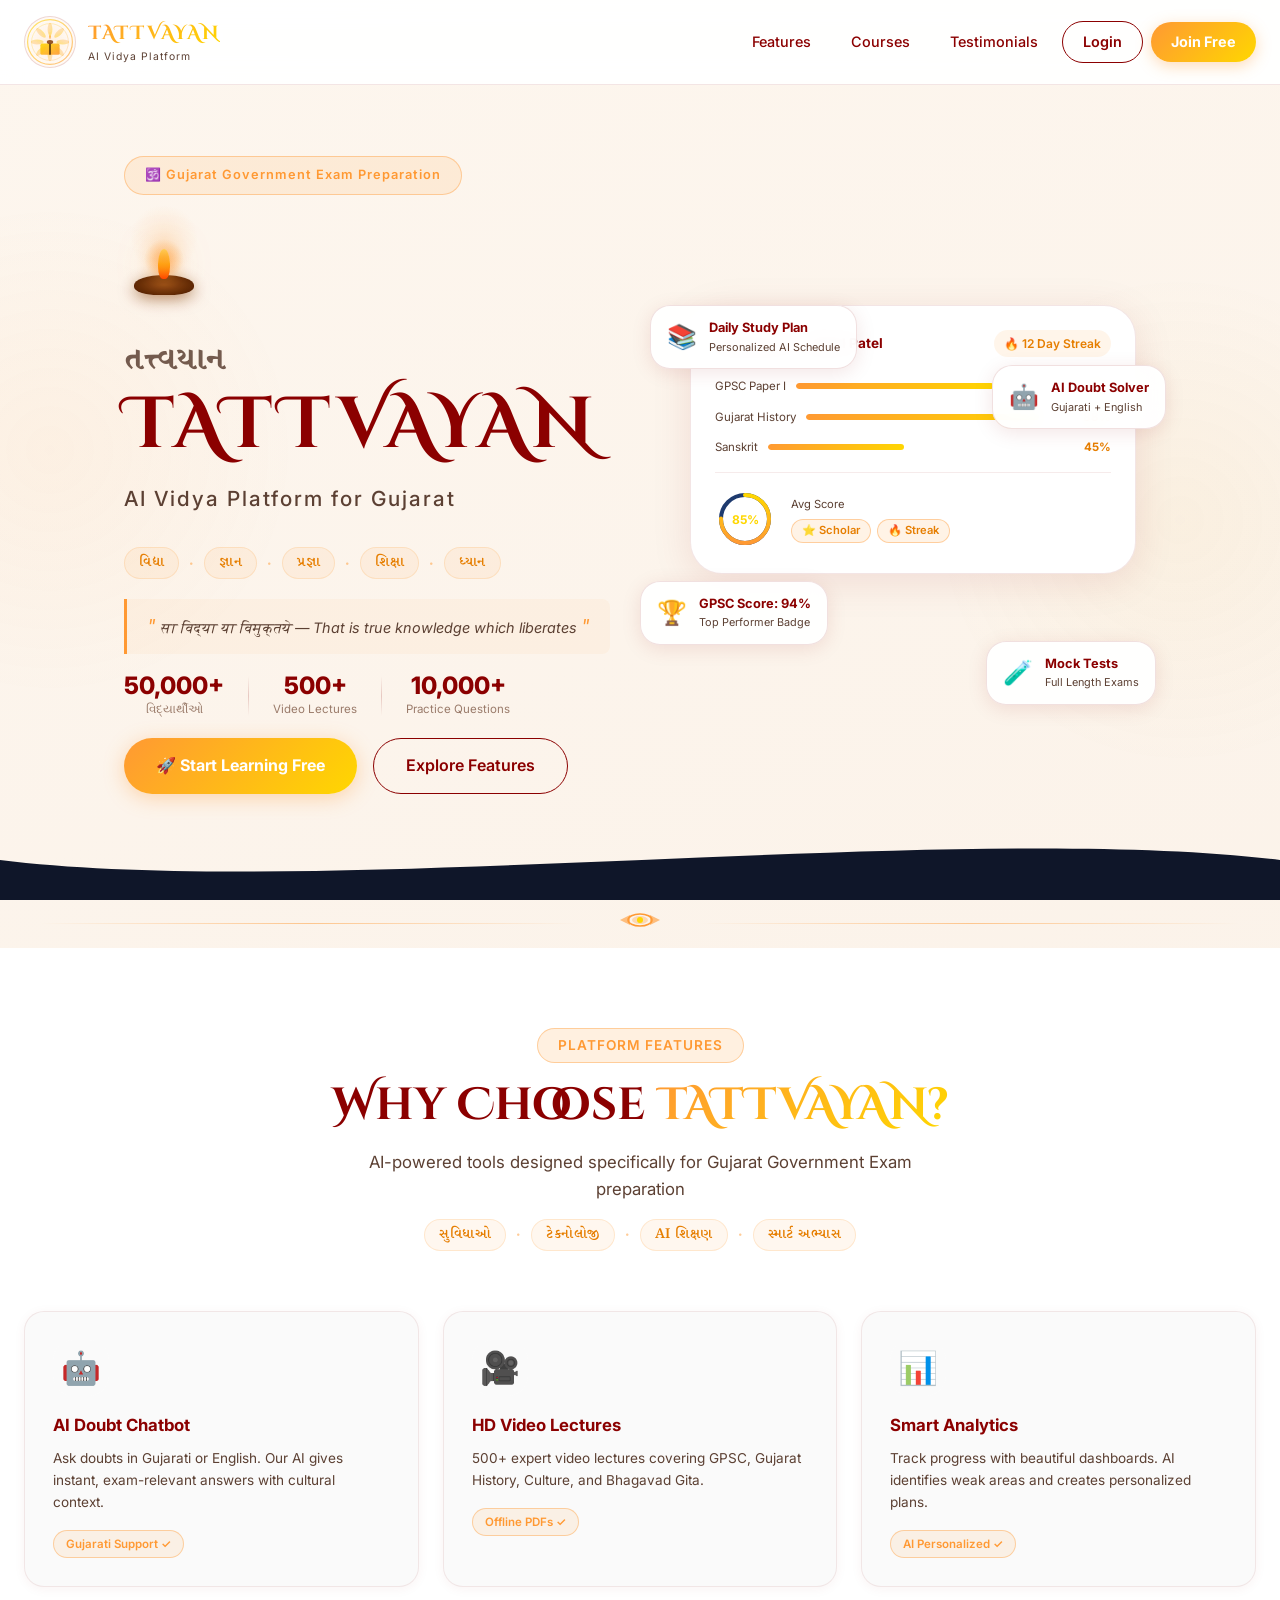
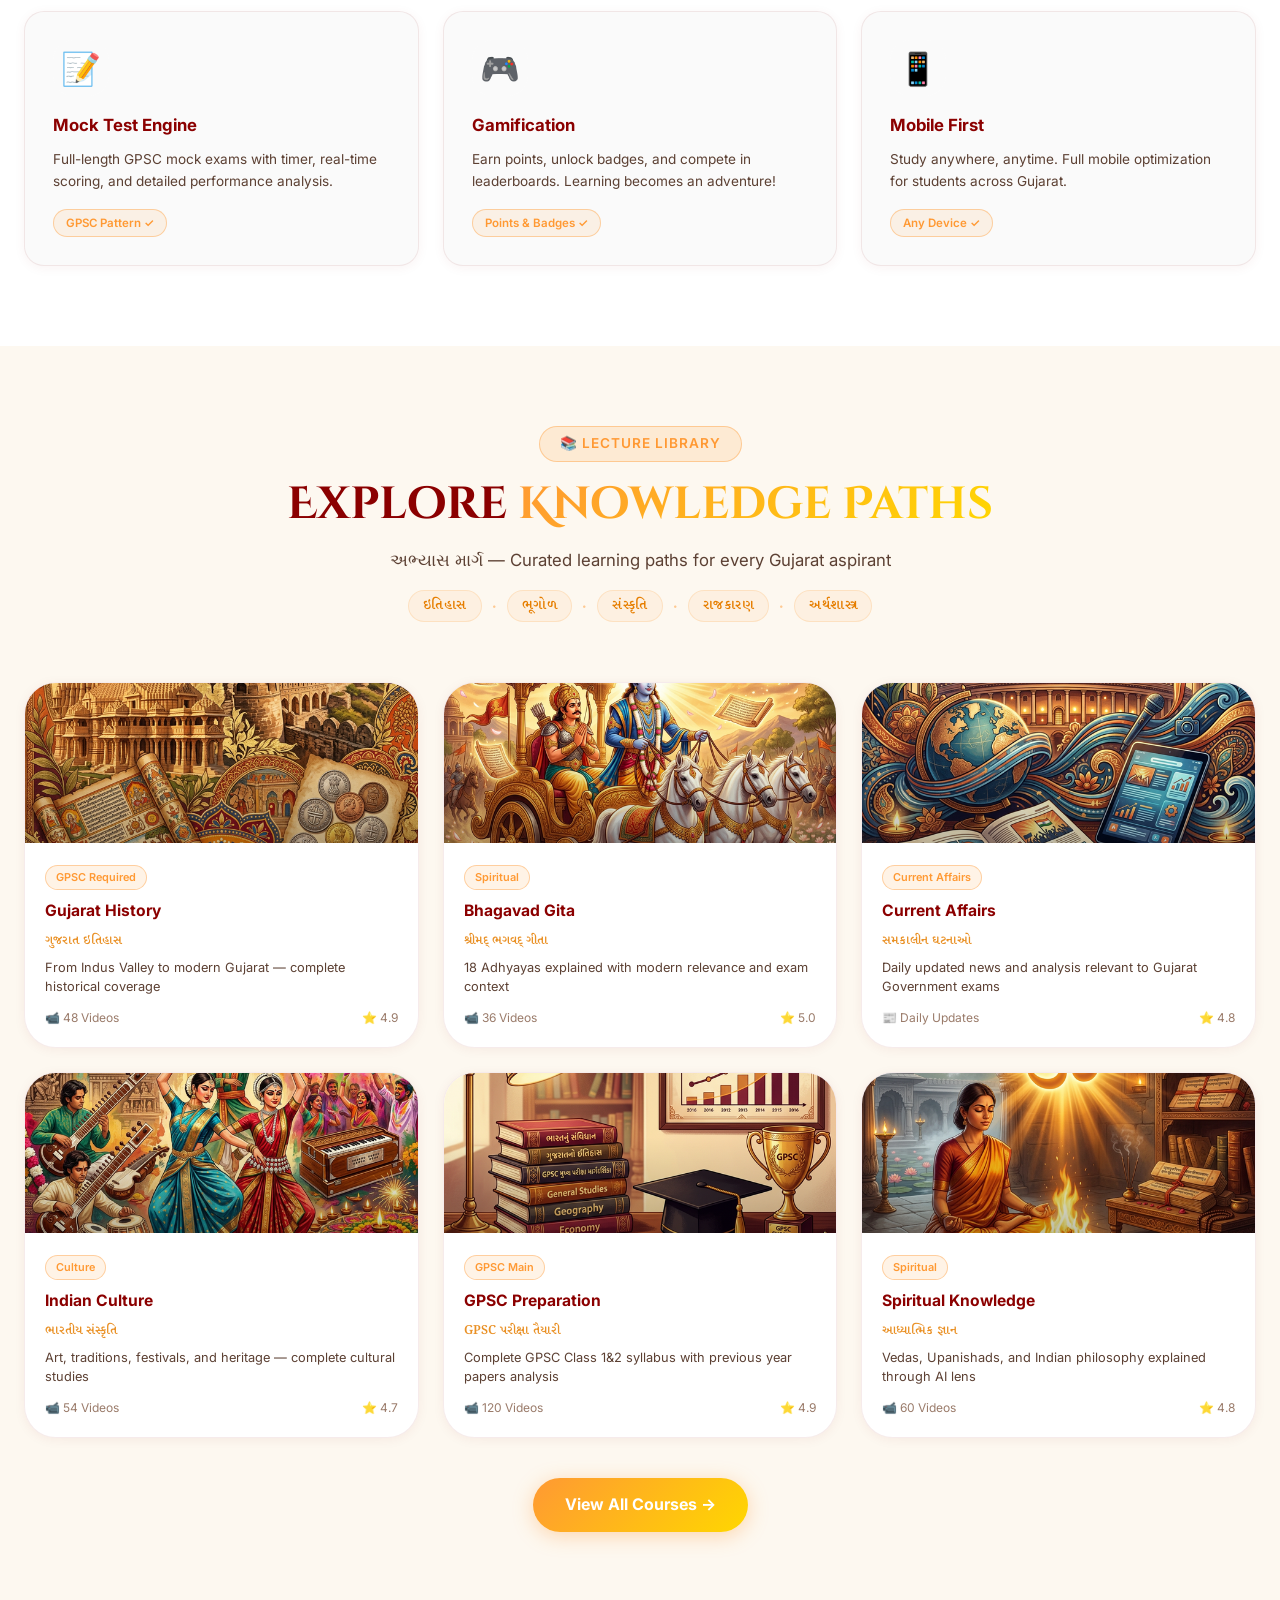
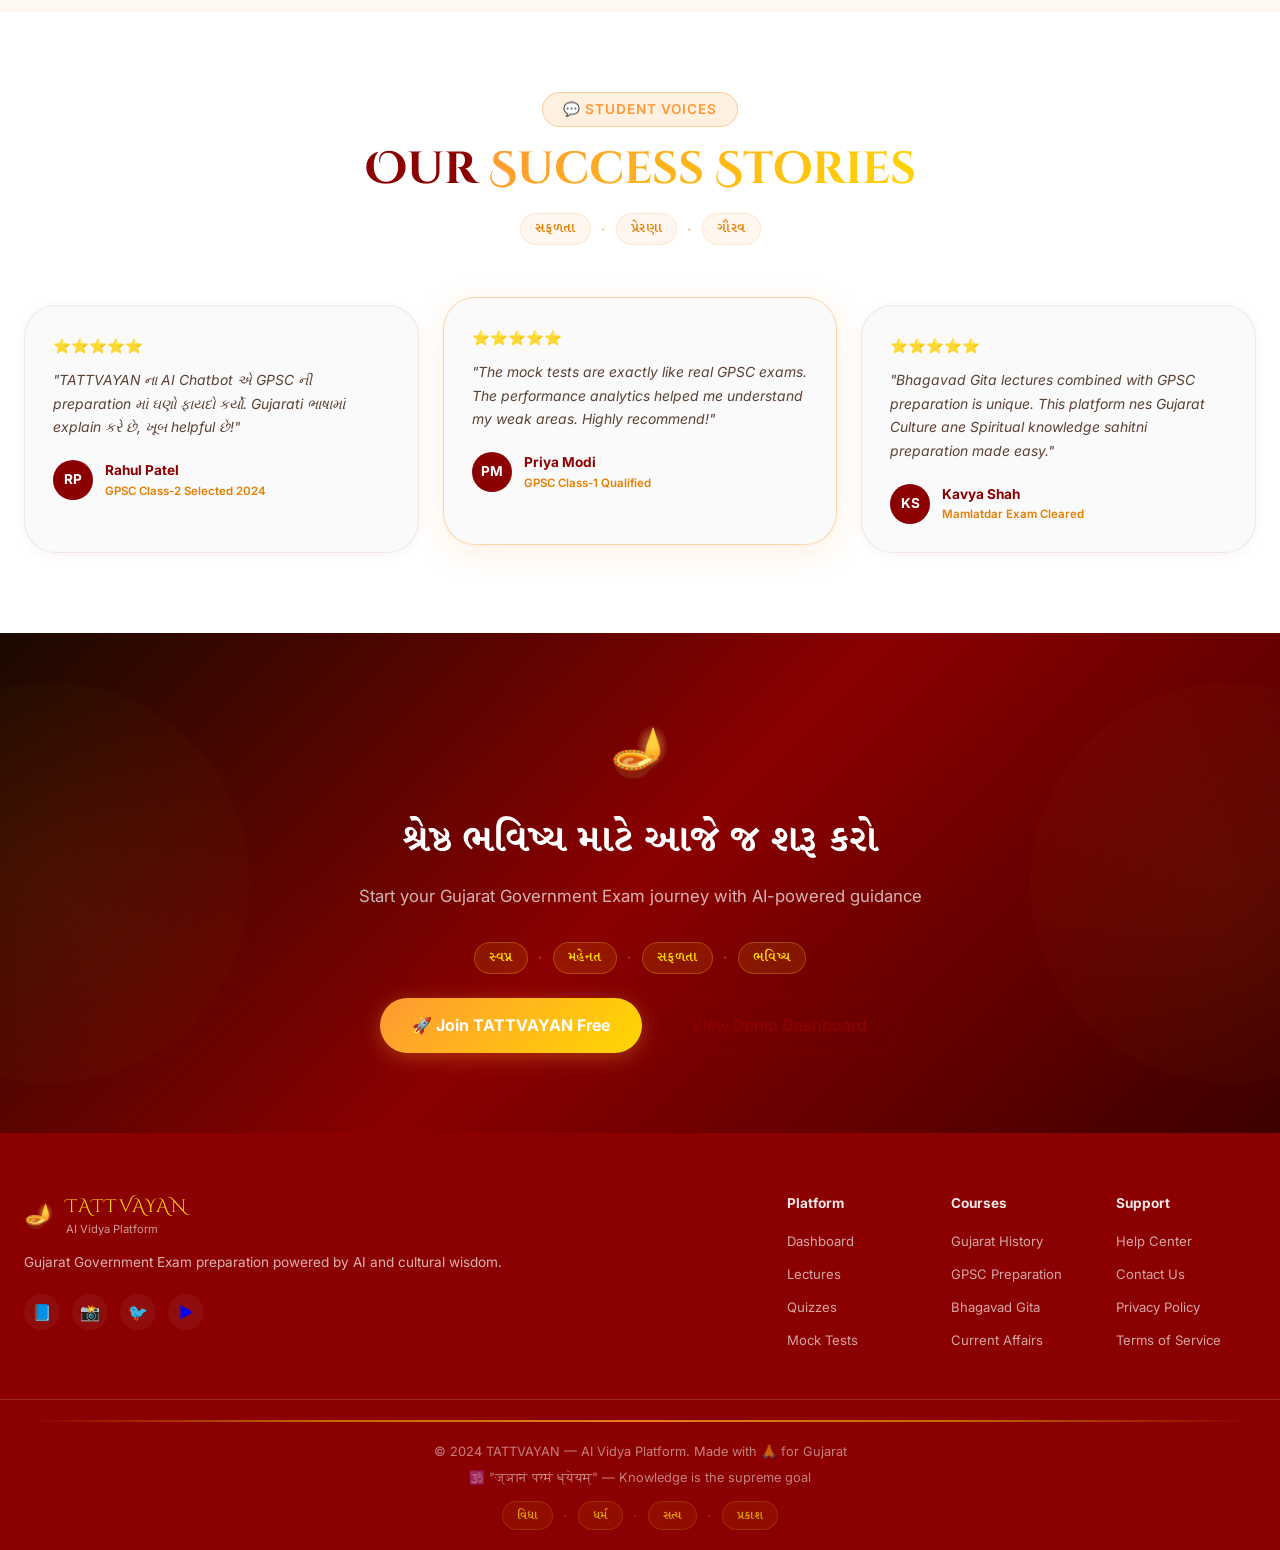
==== index.html @ 4931504a "TATTVAYAN - AI Vidya Platform for Gujarat" ====
<!DOCTYPE html>
<html lang="gu">
<head>
  <meta charset="UTF-8" />
  <meta name="viewport" content="width=device-width, initial-scale=1.0" />
  <meta name="description" content="TATTVAYAN – AI Vidya Platform for Gujarat. Gujarat Government Exam GPSC preparation with AI-powered learning, video lectures, quizzes and more." />
  <title>TATTVAYAN – AI Vidya Platform | ગુજરાત</title>
  <link rel="stylesheet" href="css/style.css" />
  <link rel="stylesheet" href="css/landing.css" />
  <link rel="preconnect" href="https://fonts.googleapis.com" />
  <link href="https://fonts.googleapis.com/css2?family=Cinzel+Decorative:wght@400;700;900&family=Noto+Serif+Gujarati:wght@300;400;600;700&family=Inter:wght@300;400;500;600;700&display=swap" rel="stylesheet" />
</head>
<body class="landing-body">

  <!-- Particles Background -->
  <div id="particles-container"></div>

  <!-- Navigation -->
  <nav class="navbar" id="navbar">
    <div class="nav-container">
      <a href="index.html" class="nav-logo">
        <div class="logo-icon">
          <svg viewBox="0 0 60 60" fill="none" xmlns="http://www.w3.org/2000/svg" class="logo-svg">
            <!-- Mandala outer ring -->
            <circle cx="30" cy="30" r="28" stroke="url(#goldGrad)" stroke-width="1.5" fill="none" opacity="0.6"/>
            <circle cx="30" cy="30" r="23" stroke="url(#goldGrad)" stroke-width="0.8" fill="none" opacity="0.4"/>
            <!-- Lotus petals -->
            <ellipse cx="30" cy="14" rx="3" ry="8" fill="url(#saffronGrad)" opacity="0.8" transform="rotate(0 30 30)"/>
            <ellipse cx="30" cy="14" rx="3" ry="8" fill="url(#saffronGrad)" opacity="0.8" transform="rotate(45 30 30)"/>
            <ellipse cx="30" cy="14" rx="3" ry="8" fill="url(#saffronGrad)" opacity="0.8" transform="rotate(90 30 30)"/>
            <ellipse cx="30" cy="14" rx="3" ry="8" fill="url(#saffronGrad)" opacity="0.8" transform="rotate(135 30 30)"/>
            <ellipse cx="30" cy="14" rx="3" ry="8" fill="url(#saffronGrad)" opacity="0.8" transform="rotate(180 30 30)"/>
            <ellipse cx="30" cy="14" rx="3" ry="8" fill="url(#saffronGrad)" opacity="0.8" transform="rotate(225 30 30)"/>
            <ellipse cx="30" cy="14" rx="3" ry="8" fill="url(#saffronGrad)" opacity="0.8" transform="rotate(270 30 30)"/>
            <ellipse cx="30" cy="14" rx="3" ry="8" fill="url(#saffronGrad)" opacity="0.8" transform="rotate(315 30 30)"/>
            <!-- Book base -->
            <rect x="18" y="32" width="24" height="14" rx="2" fill="url(#goldGrad)" opacity="0.9"/>
            <line x1="30" y1="32" x2="30" y2="46" stroke="#1a0a00" stroke-width="1.5"/>
            <!-- Diya flame -->
            <ellipse cx="30" cy="30" rx="4" ry="2.5" fill="#8B4513" opacity="0.9"/>
            <path d="M30 27 Q32 22 30 17 Q28 22 30 27" fill="url(#flameGrad)"/>
            <path d="M30 25 Q31.5 21 30 18 Q28.5 21 30 25" fill="#FFF9C4" opacity="0.9"/>
            <defs>
              <linearGradient id="goldGrad" x1="0%" y1="0%" x2="100%" y2="100%">
                <stop offset="0%" stop-color="#FFD700"/>
                <stop offset="100%" stop-color="#FF9933"/>
              </linearGradient>
              <linearGradient id="saffronGrad" x1="0%" y1="0%" x2="100%" y2="100%">
                <stop offset="0%" stop-color="#FF9933" stop-opacity="0.3"/>
                <stop offset="100%" stop-color="#FFD700" stop-opacity="0.6"/>
              </linearGradient>
              <linearGradient id="flameGrad" x1="0%" y1="100%" x2="0%" y2="0%">
                <stop offset="0%" stop-color="#FF6600"/>
                <stop offset="50%" stop-color="#FFA500"/>
                <stop offset="100%" stop-color="#FFE566"/>
              </linearGradient>
            </defs>
          </svg>
        </div>
        <div class="logo-text">
          <span class="logo-main">TATTVAYAN</span>
          <span class="logo-sub">AI Vidya Platform</span>
        </div>
      </a>
      <div class="nav-links" id="navLinks">
        <a href="#features" class="nav-link">Features</a>
        <a href="#courses" class="nav-link">Courses</a>
        <a href="#testimonials" class="nav-link">Testimonials</a>
        <a href="pages/login.html" class="nav-btn nav-btn-outline">Login</a>
        <a href="pages/signup.html" class="nav-btn nav-btn-primary">Join Free</a>
      </div>
      <button class="nav-hamburger" id="navHamburger" aria-label="Menu">
        <span></span><span></span><span></span>
      </button>
    </div>
  </nav>

  <!-- Hero Section -->
  <section class="hero" id="hero">
    <div class="hero-mandala hero-mandala-left"></div>
    <div class="hero-mandala hero-mandala-right"></div>
    <div class="hero-container">
      <div class="hero-content">
        <div class="hero-badge">🕉️ Gujarat Government Exam Preparation</div>
        <div class="hero-logo-display">
          <div class="diya-animation">
            <div class="diya-base"></div>
            <div class="diya-flame">
              <div class="flame-inner"></div>
              <div class="flame-glow"></div>
            </div>
            <div class="diya-light-rays"></div>
          </div>
        </div>
        <h1 class="hero-title">
          <span class="hero-title-guj">તત્ત્વયાન</span>
          <span class="hero-title-en">TATTVAYAN</span>
        </h1>
        <p class="hero-tagline">AI Vidya Platform for Gujarat</p>
        <div class="gujarati-word-cluster hero-cluster">
          <span class="guj-word">વિદ્યા</span>
          <span class="guj-dot">•</span>
          <span class="guj-word">જ્ઞાન</span>
          <span class="guj-dot">•</span>
          <span class="guj-word">પ્રજ્ઞા</span>
          <span class="guj-dot">•</span>
          <span class="guj-word">શિક્ષા</span>
          <span class="guj-dot">•</span>
          <span class="guj-word">ધ્યાન</span>
        </div>
        <p class="hero-quote">
          <span class="quote-mark">"</span>
          सा विद्या या विमुक्तये — That is true knowledge which liberates
          <span class="quote-mark">"</span>
        </p>
        <div class="hero-stats">
          <div class="stat-item">
            <span class="stat-num">50,000+</span>
            <span class="stat-label">વિદ્યાર્થીઓ</span>
          </div>
          <div class="stat-divider"></div>
          <div class="stat-item">
            <span class="stat-num">500+</span>
            <span class="stat-label">Video Lectures</span>
          </div>
          <div class="stat-divider"></div>
          <div class="stat-item">
            <span class="stat-num">10,000+</span>
            <span class="stat-label">Practice Questions</span>
          </div>
        </div>
        <div class="hero-cta">
          <a href="pages/signup.html" class="btn-primary-hero">
            <span>🚀 Start Learning Free</span>
          </a>
          <a href="#features" class="btn-secondary-hero">
            <span>Explore Features</span>
          </a>
        </div>
      </div>
      <div class="hero-visual">
        <div class="hero-card-float">
          <div class="floating-card card-1">
            <span class="card-icon">📚</span>
            <div>
              <div class="card-title">Daily Study Plan</div>
              <div class="card-sub">Personalized AI Schedule</div>
            </div>
          </div>
          <div class="floating-card card-2">
            <span class="card-icon">🤖</span>
            <div>
              <div class="card-title">AI Doubt Solver</div>
              <div class="card-sub">Gujarati + English</div>
            </div>
          </div>
          <div class="floating-card card-3">
            <span class="card-icon">🏆</span>
            <div>
              <div class="card-title">GPSC Score: 94%</div>
              <div class="card-sub">Top Performer Badge</div>
            </div>
          </div>
          <div class="floating-card card-4">
            <span class="card-icon">🧪</span>
            <div>
              <div class="card-title">Mock Tests</div>
              <div class="card-sub">Full Length Exams</div>
            </div>
          </div>
          <div class="dashboard-preview">
            <div class="dash-header">
              <div class="dash-title">Dashboard — Rahul Patel</div>
              <div class="dash-streak">🔥 12 Day Streak</div>
            </div>
            <div class="dash-progress">
              <div class="progress-item">
                <span>GPSC Paper I</span>
                <div class="progress-bar"><div class="progress-fill" style="width:72%"></div></div>
                <span>72%</span>
              </div>
              <div class="progress-item">
                <span>Gujarat History</span>
                <div class="progress-bar"><div class="progress-fill" style="width:88%"></div></div>
                <span>88%</span>
              </div>
              <div class="progress-item">
                <span>Sanskrit</span>
                <div class="progress-bar"><div class="progress-fill" style="width:45%"></div></div>
                <span>45%</span>
              </div>
            </div>
            <div class="dash-score">
              <div class="score-ring">
                <svg viewBox="0 0 60 60">
                  <circle cx="30" cy="30" r="24" fill="none" stroke="#1e3a6e" stroke-width="4"/>
                  <circle cx="30" cy="30" r="24" fill="none" stroke="url(#scoreGrad)" stroke-width="4" stroke-dasharray="113 38" stroke-linecap="round" transform="rotate(-90 30 30)"/>
                  <text x="30" y="35" text-anchor="middle" fill="#FFD700" font-size="12" font-weight="bold">85%</text>
                  <defs>
                    <linearGradient id="scoreGrad" x1="0%" y1="0%" x2="100%" y2="0%">
                      <stop offset="0%" stop-color="#FF9933"/>
                      <stop offset="100%" stop-color="#FFD700"/>
                    </linearGradient>
                  </defs>
                </svg>
              </div>
              <div class="score-info">
                <div class="score-label">Avg Score</div>
                <div class="score-badges">
                  <span class="badge">⭐ Scholar</span>
                  <span class="badge">🔥 Streak</span>
                </div>
              </div>
            </div>
          </div>
        </div>
      </div>
    </div>
    <div class="hero-wave">
      <svg viewBox="0 0 1440 80" preserveAspectRatio="none">
        <path d="M0,40 C360,80 1080,0 1440,40 L1440,80 L0,80 Z" fill="#0f1629"/>
      </svg>
    </div>
  </section>

  <!-- Rangoli Divider -->
  <div class="rangoli-divider">
    <div class="rangoli-line"></div>
    <div class="rangoli-center">
      <svg viewBox="0 0 80 40" width="80" height="40">
        <ellipse cx="40" cy="20" rx="12" ry="6" fill="none" stroke="#FF9933" stroke-width="1.5"/>
        <ellipse cx="40" cy="20" rx="8" ry="4" fill="#FF9933" opacity="0.3"/>
        <circle cx="40" cy="20" r="3" fill="#FFD700"/>
        <path d="M20,20 L30,15 L30,25 Z" fill="#FF9933" opacity="0.6"/>
        <path d="M60,20 L50,15 L50,25 Z" fill="#FF9933" opacity="0.6"/>
      </svg>
    </div>
    <div class="rangoli-line"></div>
  </div>

  <!-- Features Section -->
  <section class="features" id="features">
    <div class="section-container">
      <div class="section-header">
        <div class="section-badge">Platform Features</div>
        <h2 class="section-title">Why Choose <span class="gold-text">TATTVAYAN?</span></h2>
        <p class="section-subtitle">AI-powered tools designed specifically for Gujarat Government Exam preparation</p>
        <div class="gujarati-word-cluster section-cluster">
          <span class="guj-word">સુવિધાઓ</span>
          <span class="guj-dot">•</span>
          <span class="guj-word">ટેકનોલોજી</span>
          <span class="guj-dot">•</span>
          <span class="guj-word">AI શિક્ષણ</span>
          <span class="guj-dot">•</span>
          <span class="guj-word">સ્માર્ટ અભ્યાસ</span>
        </div>
      </div>
      <div class="features-grid">
        <div class="feature-card" data-delay="0">
          <div class="feature-icon-wrap" style="--icon-color: #FF9933;">
            <span class="feature-icon">🤖</span>
          </div>
          <h3>AI Doubt Chatbot</h3>
          <p>Ask doubts in Gujarati or English. Our AI gives instant, exam-relevant answers with cultural context.</p>
          <div class="feature-tag">Gujarati Support ✓</div>
        </div>
        <div class="feature-card" data-delay="100">
          <div class="feature-icon-wrap" style="--icon-color: #8B0000;">
            <span class="feature-icon">🎥</span>
          </div>
          <h3>HD Video Lectures</h3>
          <p>500+ expert video lectures covering GPSC, Gujarat History, Culture, and Bhagavad Gita.</p>
          <div class="feature-tag">Offline PDFs ✓</div>
        </div>
        <div class="feature-card" data-delay="200">
          <div class="feature-icon-wrap" style="--icon-color: #DAA520;">
            <span class="feature-icon">📊</span>
          </div>
          <h3>Smart Analytics</h3>
          <p>Track progress with beautiful dashboards. AI identifies weak areas and creates personalized plans.</p>
          <div class="feature-tag">AI Personalized ✓</div>
        </div>
        <div class="feature-card" data-delay="300">
          <div class="feature-icon-wrap" style="--icon-color: #4CAF50;">
            <span class="feature-icon">📝</span>
          </div>
          <h3>Mock Test Engine</h3>
          <p>Full-length GPSC mock exams with timer, real-time scoring, and detailed performance analysis.</p>
          <div class="feature-tag">GPSC Pattern ✓</div>
        </div>
        <div class="feature-card" data-delay="400">
          <div class="feature-icon-wrap" style="--icon-color: #9C27B0;">
            <span class="feature-icon">🎮</span>
          </div>
          <h3>Gamification</h3>
          <p>Earn points, unlock badges, and compete in leaderboards. Learning becomes an adventure!</p>
          <div class="feature-tag">Points & Badges ✓</div>
        </div>
        <div class="feature-card" data-delay="500">
          <div class="feature-icon-wrap" style="--icon-color: #2196F3;">
            <span class="feature-icon">📱</span>
          </div>
          <h3>Mobile First</h3>
          <p>Study anywhere, anytime. Full mobile optimization for students across Gujarat.</p>
          <div class="feature-tag">Any Device ✓</div>
        </div>
      </div>
    </div>
  </section>

  <!-- Courses Section -->
  <section class="courses" id="courses">
    <div class="section-container">
      <div class="section-header">
        <div class="section-badge">📚 Lecture Library</div>
        <h2 class="section-title">Explore <span class="gold-text">Knowledge Paths</span></h2>
        <p class="section-subtitle">અભ્યાસ માર્ગ — Curated learning paths for every Gujarat aspirant</p>
        <div class="gujarati-word-cluster section-cluster">
          <span class="guj-word">ઇતિહાસ</span>
          <span class="guj-dot">•</span>
          <span class="guj-word">ભૂગોળ</span>
          <span class="guj-dot">•</span>
          <span class="guj-word">સંસ્કૃતિ</span>
          <span class="guj-dot">•</span>
          <span class="guj-word">રાજકારણ</span>
          <span class="guj-dot">•</span>
          <span class="guj-word">અર્થશાસ્ત્ર</span>
        </div>
      </div>
      <div class="courses-grid">
        <div class="course-card" onclick="window.location.href='pages/dashboard.html'">
          <div class="course-thumb">
            <img src="images/gujarat_history.png" alt="Gujarat History" class="course-img" />
            <div class="course-thumb-overlay"></div>
          </div>
          <div class="course-body">
            <div class="course-badge">GPSC Required</div>
            <h3>Gujarat History</h3>
            <span class="course-guj-label">ગુજરાત ઇતિહાસ</span>
            <p>From Indus Valley to modern Gujarat — complete historical coverage</p>
            <div class="course-meta">
              <span>📹 48 Videos</span>
              <span>⭐ 4.9</span>
            </div>
          </div>
        </div>
        <div class="course-card" onclick="window.location.href='pages/dashboard.html'">
          <div class="course-thumb">
            <img src="images/bhagavad_gita.png" alt="Bhagavad Gita" class="course-img" />
            <div class="course-thumb-overlay"></div>
          </div>
          <div class="course-body">
            <div class="course-badge">Spiritual</div>
            <h3>Bhagavad Gita</h3>
            <span class="course-guj-label">શ્રીમદ્ ભગવદ્ ગીતા</span>
            <p>18 Adhyayas explained with modern relevance and exam context</p>
            <div class="course-meta">
              <span>📹 36 Videos</span>
              <span>⭐ 5.0</span>
            </div>
          </div>
        </div>
        <div class="course-card" onclick="window.location.href='pages/dashboard.html'">
          <div class="course-thumb">
            <img src="images/current_affairs.png" alt="Current Affairs" class="course-img" />
            <div class="course-thumb-overlay"></div>
          </div>
          <div class="course-body">
            <div class="course-badge">Current Affairs</div>
            <h3>Current Affairs</h3>
            <span class="course-guj-label">સમકાલીન ઘટનાઓ</span>
            <p>Daily updated news and analysis relevant to Gujarat Government exams</p>
            <div class="course-meta">
              <span>📰 Daily Updates</span>
              <span>⭐ 4.8</span>
            </div>
          </div>
        </div>
        <div class="course-card" onclick="window.location.href='pages/dashboard.html'">
          <div class="course-thumb">
            <img src="images/indian_culture.png" alt="Indian Culture" class="course-img" />
            <div class="course-thumb-overlay"></div>
          </div>
          <div class="course-body">
            <div class="course-badge">Culture</div>
            <h3>Indian Culture</h3>
            <span class="course-guj-label">ભારતીય સંસ્કૃતિ</span>
            <p>Art, traditions, festivals, and heritage — complete cultural studies</p>
            <div class="course-meta">
              <span>📹 54 Videos</span>
              <span>⭐ 4.7</span>
            </div>
          </div>
        </div>
        <div class="course-card" onclick="window.location.href='pages/dashboard.html'">
          <div class="course-thumb">
            <img src="images/gpsc_preparation.png" alt="GPSC Preparation" class="course-img" />
            <div class="course-thumb-overlay"></div>
          </div>
          <div class="course-body">
            <div class="course-badge">GPSC Main</div>
            <h3>GPSC Preparation</h3>
            <span class="course-guj-label">GPSC પરીક્ષા તૈયારી</span>
            <p>Complete GPSC Class 1&2 syllabus with previous year papers analysis</p>
            <div class="course-meta">
              <span>📹 120 Videos</span>
              <span>⭐ 4.9</span>
            </div>
          </div>
        </div>
        <div class="course-card" onclick="window.location.href='pages/dashboard.html'">
          <div class="course-thumb">
            <img src="images/spiritual_vedic.png" alt="Spiritual Knowledge" class="course-img" />
            <div class="course-thumb-overlay"></div>
          </div>
          <div class="course-body">
            <div class="course-badge">Spiritual</div>
            <h3>Spiritual Knowledge</h3>
            <span class="course-guj-label">આધ્યાત્મિક જ્ઞાન</span>
            <p>Vedas, Upanishads, and Indian philosophy explained through AI lens</p>
            <div class="course-meta">
              <span>📹 60 Videos</span>
              <span>⭐ 4.8</span>
            </div>
          </div>
        </div>
      </div>
      <div class="courses-cta">
        <a href="pages/dashboard.html" class="btn-primary-hero">View All Courses →</a>
      </div>
    </div>
  </section>

  <!-- Testimonials Section -->
  <section class="testimonials" id="testimonials">
    <div class="section-container">
      <div class="section-header">
        <div class="section-badge">💬 Student Voices</div>
        <h2 class="section-title">Our <span class="gold-text">Success Stories</span></h2>
        <div class="gujarati-word-cluster section-cluster">
          <span class="guj-word">સફળતા</span>
          <span class="guj-dot">•</span>
          <span class="guj-word">પ્રેરણા</span>
          <span class="guj-dot">•</span>
          <span class="guj-word">ગૌરવ</span>
        </div>
      </div>
      <div class="testimonials-grid">
        <div class="testimonial-card">
          <div class="stars">⭐⭐⭐⭐⭐</div>
          <p>"TATTVAYAN ના AI Chatbot એ GPSC ની preparation માં ઘણો ફાયદો કર્યો. Gujarati ભાષામાં explain કરે છે, ખૂબ helpful છે!"</p>
          <div class="testimonial-author">
            <div class="author-avatar">RP</div>
            <div>
              <div class="author-name">Rahul Patel</div>
              <div class="author-role">GPSC Class-2 Selected 2024</div>
            </div>
          </div>
        </div>
        <div class="testimonial-card featured">
          <div class="stars">⭐⭐⭐⭐⭐</div>
          <p>"The mock tests are exactly like real GPSC exams. The performance analytics helped me understand my weak areas. Highly recommend!"</p>
          <div class="testimonial-author">
            <div class="author-avatar">PM</div>
            <div>
              <div class="author-name">Priya Modi</div>
              <div class="author-role">GPSC Class-1 Qualified</div>
            </div>
          </div>
        </div>
        <div class="testimonial-card">
          <div class="stars">⭐⭐⭐⭐⭐</div>
          <p>"Bhagavad Gita lectures combined with GPSC preparation is unique. This platform nes Gujarat Culture ane Spiritual knowledge sahitni preparation made easy."</p>
          <div class="testimonial-author">
            <div class="author-avatar">KS</div>
            <div>
              <div class="author-name">Kavya Shah</div>
              <div class="author-role">Mamlatdar Exam Cleared</div>
            </div>
          </div>
        </div>
      </div>
    </div>
  </section>

  <!-- CTA Banner -->
  <section class="cta-banner">
    <div class="cta-mandala-left"></div>
    <div class="cta-mandala-right"></div>
    <div class="cta-content">
      <div class="cta-diya">🪔</div>
      <h2>શ્રેષ્ઠ ભવિષ્ય માટે આજે જ શરૂ કરો</h2>
      <p>Start your Gujarat Government Exam journey with AI-powered guidance</p>
      <div class="gujarati-word-cluster cta-cluster">
        <span class="guj-word">સ્વપ્ન</span>
        <span class="guj-dot">•</span>
        <span class="guj-word">મહેનત</span>
        <span class="guj-dot">•</span>
        <span class="guj-word">સફળતા</span>
        <span class="guj-dot">•</span>
        <span class="guj-word">ભવિષ્ય</span>
      </div>
      <div class="cta-buttons">
        <a href="pages/signup.html" class="btn-primary-hero">🚀 Join TATTVAYAN Free</a>
        <a href="pages/dashboard.html" class="btn-ghost">View Demo Dashboard</a>
      </div>
    </div>
  </section>

  <!-- Footer -->
  <footer class="footer">
    <div class="footer-container">
      <div class="footer-brand">
        <div class="footer-logo">
          <span>🪔</span>
          <div>
            <div class="footer-logo-name">TATTVAYAN</div>
            <div class="footer-logo-tag">AI Vidya Platform</div>
          </div>
        </div>
        <p>Gujarat Government Exam preparation powered by AI and cultural wisdom.</p>
        <div class="footer-social">
          <a href="#" class="social-link">📘</a>
          <a href="#" class="social-link">📸</a>
          <a href="#" class="social-link">🐦</a>
          <a href="#" class="social-link">▶️</a>
        </div>
      </div>
      <div class="footer-links">
        <div class="footer-col">
          <h4>Platform</h4>
          <a href="pages/dashboard.html">Dashboard</a>
          <a href="pages/lectures.html">Lectures</a>
          <a href="pages/quiz.html">Quizzes</a>
          <a href="pages/mocktest.html">Mock Tests</a>
        </div>
        <div class="footer-col">
          <h4>Courses</h4>
          <a href="#">Gujarat History</a>
          <a href="#">GPSC Preparation</a>
          <a href="#">Bhagavad Gita</a>
          <a href="#">Current Affairs</a>
        </div>
        <div class="footer-col">
          <h4>Support</h4>
          <a href="#">Help Center</a>
          <a href="#">Contact Us</a>
          <a href="#">Privacy Policy</a>
          <a href="#">Terms of Service</a>
        </div>
      </div>
    </div>
    <div class="footer-bottom">
      <div class="footer-rangoli"></div>
      <p>© 2024 TATTVAYAN — AI Vidya Platform. Made with 🙏 for Gujarat</p>
      <p class="footer-quote">🕉️ "ज्ञानं परमं ध्येयम्" — Knowledge is the supreme goal</p>
      <div class="gujarati-word-cluster footer-cluster">
        <span class="guj-word">વિદ્યા</span>
        <span class="guj-dot">•</span>
        <span class="guj-word">ધર્મ</span>
        <span class="guj-dot">•</span>
        <span class="guj-word">સત્ય</span>
        <span class="guj-dot">•</span>
        <span class="guj-word">પ્રકાશ</span>
      </div>
    </div>
  </footer>

  <script src="js/main.js"></script>
</body>
</html>
---- css/style.css ----
/* =============================================
   TATTVAYAN – AI Vidya Platform
   Global Design System
   Theme: Gujarati Cultural × Cream & Deep Red
============================================= */

@import url('https://fonts.googleapis.com/css2?family=Cinzel+Decorative:wght@400;700;900&family=Noto+Serif+Gujarati:wght@300;400;600;700&family=Inter:wght@300;400;500;600;700&display=swap');

/* ===== CSS VARIABLES ===== */
:root {
  /* Brand Colors */
  --saffron: #FF9933;
  --saffron-light: #FFB347;
  --saffron-dark: #E67E00;
  --deep-red: #8B0000;
  --deep-red-light: #A31515;
  --gold: #D4A017;
  --gold-light: #F0C040;
  --gold-dark: #B8860B;
  
  /* Background Colors — LIGHT CREAM THEME */
  --bg-dark: #FAF6F0;          /* Main page background: warm cream */
  --bg-navy: #FFFFFF;           /* Sidebar & header: white */
  --bg-navy-mid: #F5EFE6;       /* Subtle mid section */
  --bg-card: #FFFFFF;           /* Cards: white */
  --bg-card-light: #FDF9F4;     /* Card hover/alt */
  --bg-cream: #FDF8F0;          /* Cream accent sections */
  --bg-cream-dark: #F0E6D4;     /* Darker cream dividers */
  
  /* Text Colors — DARK ON LIGHT */
  --text-primary: #2C1810;      /* Main text: very dark red-brown */
  --text-secondary: #5C4033;    /* Secondary: warm brown */
  --text-muted: #9A7B6A;        /* Muted text */
  --text-dark: #1a0a00;
  --text-gold: #8B5E00;         /* Gold-toned text on light bg */
  
  /* Gradients */
  --grad-saffron: linear-gradient(135deg, #FF9933, #FFD700);
  --grad-red: linear-gradient(135deg, #8B0000, #C0392B);
  --grad-dark: linear-gradient(135deg, #8B0000, #6B0000);
  --grad-card: linear-gradient(135deg, #FFFFFF, #FDF9F4);
  --grad-hero: linear-gradient(160deg, #FDF6EE 0%, #FAF0E6 50%, #FFF8F0 100%);
  
  /* Effects */
  --shadow-gold: 0 4px 20px rgba(139, 0, 0, 0.12);
  --shadow-saffron: 0 4px 20px rgba(255, 153, 51, 0.2);
  --shadow-card: 0 2px 16px rgba(139, 0, 0, 0.08);
  --shadow-deep: 0 8px 40px rgba(139, 0, 0, 0.15);
  
  /* Borders */
  --border-gold: 1px solid rgba(139, 0, 0, 0.15);
  --border-saffron: 1px solid rgba(255, 153, 51, 0.4);
  --border-card: 1px solid rgba(139, 0, 0, 0.1);
  
  /* Spacing */
  --space-xs: 4px;
  --space-sm: 8px;
  --space-md: 16px;
  --space-lg: 24px;
  --space-xl: 40px;
  --space-2xl: 64px;
  --space-3xl: 96px;
  
  /* Border Radius */
  --radius-sm: 8px;
  --radius-md: 12px;
  --radius-lg: 20px;
  --radius-xl: 32px;
  --radius-full: 9999px;
  
  /* Transitions */
  --transition-fast: 0.2s ease;
  --transition-mid: 0.3s ease;
  --transition-slow: 0.5s ease;
  
  /* Fonts */
  --font-display: 'Cinzel Decorative', serif;
  --font-gujarati: 'Noto Serif Gujarati', serif;
  --font-body: 'Inter', sans-serif;
  
  /* Z-indices */
  --z-nav: 100;
  --z-modal: 200;
  --z-tooltip: 300;
}

/* ===== RESET & BASE ===== */
*, *::before, *::after {
  margin: 0;
  padding: 0;
  box-sizing: border-box;
}

html {
  scroll-behavior: smooth;
  font-size: 16px;
}

body {
  font-family: var(--font-body);
  background: var(--bg-dark);
  color: var(--text-primary);
  line-height: 1.6;
  overflow-x: hidden;
  -webkit-font-smoothing: antialiased;
}

/* ===== SCROLLBAR ===== */
::-webkit-scrollbar { width: 6px; }
::-webkit-scrollbar-track { background: #F0E8DC; }
::-webkit-scrollbar-thumb { 
  background: linear-gradient(var(--deep-red), var(--saffron));
  border-radius: 3px;
}

/* ===== SELECTION ===== */
::selection {
  background: rgba(139, 0, 0, 0.15);
  color: var(--deep-red);
}

/* ===== UTILITY CLASSES ===== */
.gold-text { 
  background: var(--grad-saffron);
  -webkit-background-clip: text;
  -webkit-text-fill-color: transparent;
  background-clip: text;
}

.saffron-text { color: var(--saffron); }
.gold-text-solid { color: var(--gold); }

/* ===== NAVIGATION ===== */
.navbar {
  position: fixed;
  top: 0; left: 0; right: 0;
  z-index: var(--z-nav);
  padding: 16px 0;
  transition: all var(--transition-mid);
}

.navbar {
  background: rgba(255, 255, 255, 0.95);
  border-bottom: 1px solid rgba(139,0,0,0.1);
  backdrop-filter: blur(12px);
  -webkit-backdrop-filter: blur(12px);
}
.navbar.scrolled {
  background: rgba(255, 255, 255, 0.97);
  backdrop-filter: blur(20px);
  -webkit-backdrop-filter: blur(20px);
  border-bottom: 1px solid rgba(139,0,0,0.15);
  padding: 10px 0;
  box-shadow: 0 4px 20px rgba(139,0,0,0.08);
}

.nav-container {
  max-width: 1280px;
  margin: 0 auto;
  padding: 0 24px;
  display: flex;
  align-items: center;
  justify-content: space-between;
  gap: 24px;
}

.nav-logo {
  display: flex;
  align-items: center;
  gap: 12px;
  text-decoration: none;
}

.logo-svg { width: 48px; height: 48px; }

.logo-icon {
  width: 52px; height: 52px;
  background: radial-gradient(circle, rgba(255,153,51,0.15), transparent);
  border: var(--border-gold);
  border-radius: 50%;
  display: flex; align-items: center; justify-content: center;
  position: relative;
}

.logo-text { display: flex; flex-direction: column; }
.logo-main {
  font-family: var(--font-display);
  font-size: 1.2rem;
  font-weight: 700;
  background: var(--grad-saffron);
  -webkit-background-clip: text;
  -webkit-text-fill-color: transparent;
  background-clip: text;
  letter-spacing: 2px;
}
.logo-sub {
  font-size: 0.65rem;
  color: var(--text-secondary);
  letter-spacing: 1px;
}

.nav-links {
  display: flex;
  align-items: center;
  gap: 8px;
}

.nav-link {
  color: var(--deep-red);
  text-decoration: none;
  font-size: 0.9rem;
  padding: 8px 16px;
  border-radius: var(--radius-full);
  transition: all var(--transition-fast);
  font-weight: 500;
}
.nav-link:hover { color: var(--saffron); background: rgba(255,153,51,0.07); }

.nav-btn {
  padding: 8px 20px;
  border-radius: var(--radius-full);
  text-decoration: none;
  font-size: 0.9rem;
  font-weight: 600;
  transition: all var(--transition-fast);
}

.nav-btn-outline {
  border: 1px solid var(--deep-red);
  color: var(--deep-red);
  background: transparent;
}
.nav-btn-outline:hover {
  background: rgba(139,0,0,0.06);
  border-color: var(--deep-red);
}

.nav-btn-primary {
  background: var(--grad-saffron);
  color: #fff;
  font-weight: 700;
  box-shadow: 0 4px 15px rgba(255,153,51,0.35);
}
.nav-btn-primary:hover {
  transform: translateY(-2px);
  box-shadow: 0 6px 20px rgba(255,153,51,0.5);
}

.nav-hamburger {
  display: none;
  flex-direction: column;
  gap: 5px;
  background: none;
  border: none;
  cursor: pointer;
  padding: 4px;
}
.nav-hamburger span {
  width: 24px; height: 2px;
  background: var(--saffron);
  border-radius: 2px;
  transition: all var(--transition-fast);
  display: block;
}

/* ===== SECTION LAYOUT ===== */
.section-container {
  max-width: 1280px;
  margin: 0 auto;
  padding: 80px 24px;
}

.section-header {
  text-align: center;
  margin-bottom: 60px;
}

.section-badge {
  display: inline-block;
  padding: 6px 20px;
  border-radius: var(--radius-full);
  background: rgba(255,153,51,0.15);
  border: var(--border-saffron);
  color: var(--saffron);
  font-size: 0.85rem;
  font-weight: 600;
  letter-spacing: 1px;
  margin-bottom: 16px;
  text-transform: uppercase;
}

.section-title {
  font-family: var(--font-display);
  font-size: clamp(1.8rem, 4vw, 2.8rem);
  color: var(--deep-red);
  margin-bottom: 16px;
  line-height: 1.2;
}

.section-subtitle {
  font-size: 1.05rem;
  color: var(--text-secondary);
  max-width: 600px;
  margin: 0 auto;
}

/* ===== BUTTONS ===== */
.btn-primary-hero {
  display: inline-flex;
  align-items: center;
  gap: 8px;
  padding: 14px 32px;
  background: var(--grad-saffron);
  color: #fff;
  font-weight: 700;
  font-size: 1rem;
  border-radius: var(--radius-full);
  text-decoration: none;
  transition: all var(--transition-mid);
  box-shadow: 0 4px 20px rgba(255,153,51,0.35);
  border: none;
  cursor: pointer;
}
.btn-primary-hero:hover {
  transform: translateY(-3px);
  box-shadow: 0 8px 30px rgba(255,153,51,0.5);
}

.btn-secondary-hero {
  display: inline-flex;
  align-items: center;
  gap: 8px;
  padding: 14px 32px;
  background: transparent;
  color: var(--deep-red);
  font-weight: 600;
  font-size: 1rem;
  border-radius: var(--radius-full);
  text-decoration: none;
  transition: all var(--transition-mid);
  border: 1px solid var(--deep-red);
}
.btn-secondary-hero:hover {
  background: rgba(139,0,0,0.05);
  transform: translateY(-2px);
}

.btn-ghost {
  display: inline-flex;
  align-items: center;
  gap: 8px;
  padding: 14px 32px;
  background: transparent;
  color: var(--deep-red);
  font-weight: 600;
  font-size: 1rem;
  border-radius: var(--radius-full);
  text-decoration: none;
  transition: all var(--transition-mid);
  border: 1px solid rgba(139,0,0,0.25);
}
.btn-ghost:hover {
  border-color: var(--deep-red);
  background: rgba(139,0,0,0.05);
}

/* ===== CARD BASE ===== */
.card {
  background: var(--bg-card);
  border: var(--border-card);
  border-radius: var(--radius-lg);
  padding: var(--space-lg);
  transition: all var(--transition-mid);
  box-shadow: var(--shadow-card);
}
.card:hover {
  border-color: rgba(255,153,51,0.4);
  box-shadow: var(--shadow-saffron);
  transform: translateY(-4px);
}

/* ===== RANGOLI DIVIDER ===== */
.rangoli-divider {
  display: flex;
  align-items: center;
  padding: 0 40px;
  gap: 20px;
}
.rangoli-line {
  flex: 1;
  height: 1px;
  background: linear-gradient(to right, transparent, rgba(255,153,51,0.5), transparent);
}
.rangoli-center { flex-shrink: 0; }

/* ===== PARTICLES ===== */
#particles-container {
  position: fixed;
  inset: 0;
  pointer-events: none;
  z-index: 0;
  overflow: hidden;
}

.particle {
  position: absolute;
  border-radius: 50%;
  pointer-events: none;
  animation: floatParticle linear infinite;
}

@keyframes floatParticle {
  0% { transform: translateY(100vh) rotate(0deg); opacity: 0; }
  10% { opacity: 1; }
  90% { opacity: 0.5; }
  100% { transform: translateY(-100px) rotate(360deg); opacity: 0; }
}

/* ===== SIDEBAR LAYOUT (for inner pages) ===== */
.app-layout {
  display: flex;
  min-height: 100vh;
  background: var(--bg-dark); /* cream */
}

.sidebar {
  width: 260px;
  min-height: 100vh;
  background: #FFFFFF;
  border-right: 1px solid rgba(139,0,0,0.12);
  position: fixed;
  top: 0; left: 0;
  z-index: 50;
  display: flex;
  flex-direction: column;
  transition: transform var(--transition-mid);
  overflow-y: auto;
  box-shadow: 2px 0 16px rgba(139,0,0,0.07);
}

.sidebar-logo {
  padding: 20px;
  border-bottom: 1px solid rgba(139,0,0,0.1);
  display: flex;
  align-items: center;
  gap: 12px;
  text-decoration: none;
  background: linear-gradient(135deg, #FFF8F0, #FFFFFF);
}

.sidebar-logo-icon { font-size: 2rem; }
.sidebar-logo-text { display: flex; flex-direction: column; }
.sidebar-logo-main {
  font-family: var(--font-display);
  font-size: 1rem;
  color: var(--deep-red);
  letter-spacing: 1px;
}
.sidebar-logo-sub { font-size: 0.65rem; color: var(--text-secondary); }

.sidebar-nav { flex: 1; padding: 16px 0; }

.sidebar-section-label {
  font-size: 0.65rem;
  color: var(--text-muted);
  text-transform: uppercase;
  letter-spacing: 2px;
  padding: 12px 20px 4px;
  font-weight: 700;
}

.sidebar-link {
  display: flex;
  align-items: center;
  gap: 12px;
  padding: 11px 20px;
  color: var(--text-secondary);
  text-decoration: none;
  font-size: 0.88rem;
  font-weight: 500;
  transition: all var(--transition-fast);
  border-left: 3px solid transparent;
  position: relative;
}
.sidebar-link:hover {
  color: var(--deep-red);
  background: rgba(139,0,0,0.05);
  border-left-color: var(--saffron);
}
.sidebar-link.active {
  color: var(--deep-red);
  background: rgba(255,153,51,0.08);
  border-left-color: var(--deep-red);
  font-weight: 600;
}
.sidebar-link-icon { font-size: 1.1rem; width: 24px; text-align: center; }

.sidebar-user {
  padding: 16px;
  border-top: 1px solid rgba(139,0,0,0.1);
  display: flex;
  align-items: center;
  gap: 12px;
  background: linear-gradient(135deg, #FFF8F0, #FFFFFF);
}
.sidebar-avatar {
  width: 36px; height: 36px;
  border-radius: 50%;
  background: var(--deep-red);
  display: flex; align-items: center; justify-content: center;
  font-size: 0.85rem;
  font-weight: 700;
  color: #fff;
  flex-shrink: 0;
}
.sidebar-user-info { flex: 1; min-width: 0; }
.sidebar-user-name { font-size: 0.85rem; font-weight: 600; color: var(--text-primary); white-space: nowrap; overflow: hidden; text-overflow: ellipsis; }
.sidebar-user-role { font-size: 0.7rem; color: var(--text-muted); }

/* ===== MAIN CONTENT ===== */
.main-content {
  margin-left: 260px;
  flex: 1;
  min-height: 100vh;
  background: var(--bg-dark); /* cream */
}

.page-header {
  background: #FFFFFF;
  border-bottom: 1px solid rgba(139,0,0,0.1);
  padding: 18px 32px;
  display: flex;
  align-items: center;
  justify-content: space-between;
  gap: 16px;
  position: sticky;
  top: 0;
  z-index: 40;
  box-shadow: 0 2px 8px rgba(139,0,0,0.05);
}

.page-title-area { display: flex; flex-direction: column; }
.page-title { font-size: 1.3rem; font-weight: 700; color: var(--deep-red); }
.page-subtitle { font-size: 0.8rem; color: var(--text-secondary); }

.page-header-actions { display: flex; align-items: center; gap: 12px; }

.header-btn {
  padding: 8px 16px;
  border-radius: var(--radius-full);
  border: 1px solid var(--deep-red);
  background: transparent;
  color: var(--deep-red);
  font-size: 0.85rem;
  font-weight: 600;
  cursor: pointer;
  transition: all var(--transition-fast);
  text-decoration: none;
  display: inline-flex;
  align-items: center;
  gap: 6px;
}
.header-btn:hover { background: rgba(139,0,0,0.06); }
.header-btn.primary {
  background: var(--grad-saffron);
  color: #fff;
  border-color: transparent;
}
.header-btn.primary:hover { box-shadow: 0 4px 15px rgba(255,153,51,0.4); transform: translateY(-1px); }

.page-body { padding: 32px; }

/* ===== STATS CARD GRID ===== */
.stats-grid {
  display: grid;
  grid-template-columns: repeat(auto-fit, minmax(200px, 1fr));
  gap: 20px;
  margin-bottom: 32px;
}

.stat-card {
  background: #FFFFFF;
  border: 1px solid rgba(139,0,0,0.08);
  border-radius: var(--radius-lg);
  padding: 20px;
  transition: all var(--transition-mid);
  position: relative;
  overflow: hidden;
  box-shadow: 0 2px 12px rgba(139,0,0,0.06);
}
.stat-card::before {
  content: '';
  position: absolute;
  top: 0; left: 0; right: 0;
  height: 3px;
  background: var(--grad-saffron);
}
.stat-card:hover {
  border-color: rgba(255,153,51,0.3);
  transform: translateY(-3px);
  box-shadow: 0 8px 24px rgba(139,0,0,0.12);
}
.stat-card-icon {
  font-size: 1.8rem;
  margin-bottom: 8px;
}
.stat-card-value {
  font-size: 1.8rem;
  font-weight: 800;
  color: var(--deep-red);
  line-height: 1;
  margin-bottom: 4px;
}
.stat-card-label {
  font-size: 0.8rem;
  color: var(--text-secondary);
}
.stat-card-change {
  font-size: 0.75rem;
  color: #2E7D32;
  margin-top: 4px;
}

/* ===== PROGRESS BAR ===== */
.progress-bar {
  height: 6px;
  background: rgba(255,255,255,0.1);
  border-radius: 3px;
  overflow: hidden;
  flex: 1;
}
.progress-fill {
  height: 100%;
  background: var(--grad-saffron);
  border-radius: 3px;
  transition: width 1s ease;
}

/* ===== BADGE ===== */
.badge {
  display: inline-flex;
  align-items: center;
  gap: 4px;
  padding: 2px 10px;
  border-radius: var(--radius-full);
  font-size: 0.7rem;
  font-weight: 600;
  background: rgba(255,153,51,0.12);
  border: 1px solid rgba(255,153,51,0.4);
  color: var(--saffron-dark);
}

/* ===== FORM STYLES ===== */
.form-group {
  display: flex;
  flex-direction: column;
  gap: 6px;
  margin-bottom: 20px;
}

.form-label {
  font-size: 0.85rem;
  font-weight: 600;
  color: var(--text-secondary);
  letter-spacing: 0.5px;
}

.form-input {
  padding: 12px 16px;
  background: #FAFAFA;
  border: 1px solid rgba(139,0,0,0.15);
  border-radius: var(--radius-md);
  color: var(--text-primary);
  font-size: 0.95rem;
  font-family: var(--font-body);
  transition: all var(--transition-fast);
  outline: none;
}
.form-input:focus {
  border-color: var(--saffron);
  background: #FFFAF5;
  box-shadow: 0 0 0 3px rgba(255,153,51,0.12);
}
.form-input::placeholder { color: #BBA898; }

select.form-input option { background: #ffffff; color: var(--text-primary); }

/* ===== TEMPLE BORDER DECORATION ===== */
.temple-border {
  position: relative;
}
.temple-border::before {
  content: '';
  position: absolute;
  top: -2px; left: 0; right: 0;
  height: 2px;
  background: linear-gradient(to right, transparent, var(--saffron), var(--gold), var(--saffron), transparent);
}

/* ===== ANIMATIONS ===== */
@keyframes fadeInUp {
  from { opacity: 0; transform: translateY(30px); }
  to { opacity: 1; transform: translateY(0); }
}
@keyframes fadeIn {
  from { opacity: 0; }
  to { opacity: 1; }
}
@keyframes pulse {
  0%, 100% { transform: scale(1); }
  50% { transform: scale(1.05); }
}
@keyframes glow {
  0%, 100% { box-shadow: 0 0 20px rgba(255,153,51,0.3); }
  50% { box-shadow: 0 0 40px rgba(255,153,51,0.6); }
}
@keyframes rotate {
  from { transform: rotate(0deg); }
  to { transform: rotate(360deg); }
}
@keyframes shimmer {
  0% { background-position: -200% center; }
  100% { background-position: 200% center; }
}
@keyframes float {
  0%, 100% { transform: translateY(0px); }
  50% { transform: translateY(-10px); }
}

.animate-fadeInUp { animation: fadeInUp 0.6s ease forwards; }
.animate-fadeIn { animation: fadeIn 0.6s ease forwards; }

/* ===== RESPONSIVE ===== */
@media (max-width: 1024px) {
  .sidebar { transform: translateX(-100%); }
  .sidebar.open { transform: translateX(0); }
  .main-content { margin-left: 0; }
}

@media (max-width: 768px) {
  .nav-links { display: none; }
  .nav-hamburger { display: flex; }
  
  .page-body { padding: 16px; }
  .page-header { padding: 16px; }
  
  .stats-grid { grid-template-columns: repeat(2, 1fr); }
}

@media (max-width: 480px) {
  .stats-grid { grid-template-columns: 1fr; }
}

/* ===== LOADER ===== */
.page-loader {
  position: fixed;
  inset: 0;
  background: #FDF6EE;
  display: flex;
  flex-direction: column;
  align-items: center;
  justify-content: center;
  z-index: 9999;
  transition: opacity 0.5s ease;
}
.loader-diya { font-size: 3rem; animation: pulse 1.5s ease infinite; }
.loader-text {
  margin-top: 16px;
  font-family: var(--font-display);
  color: var(--deep-red);
  font-size: 0.9rem;
  letter-spacing: 3px;
}

/* ===== TOOLTIP ===== */
[data-tooltip] {
  position: relative;
}
[data-tooltip]::after {
  content: attr(data-tooltip);
  position: absolute;
  bottom: calc(100% + 8px);
  left: 50%;
  transform: translateX(-50%);
  background: var(--deep-red);
  color: #fff;
  font-size: 0.75rem;
  padding: 6px 12px;
  border-radius: var(--radius-sm);
  white-space: nowrap;
  opacity: 0;
  pointer-events: none;
  transition: opacity var(--transition-fast);
}
[data-tooltip]:hover::after { opacity: 1; }

/* ===== MODAL ===== */
.modal-overlay {
  position: fixed;
  inset: 0;
  background: rgba(44, 24, 16, 0.55);
  backdrop-filter: blur(4px);
  z-index: var(--z-modal);
  display: flex;
  align-items: center;
  justify-content: center;
  padding: 16px;
  opacity: 0;
  pointer-events: none;
  transition: opacity var(--transition-mid);
}
.modal-overlay.open {
  opacity: 1;
  pointer-events: all;
}
.modal-box {
  background: var(--bg-navy);
  border: var(--border-gold);
  border-radius: var(--radius-xl);
  padding: 32px;
  max-width: 520px;
  width: 100%;
  max-height: 90vh;
  overflow-y: auto;
  animation: fadeInUp 0.3s ease;
}
.modal-header {
  display: flex;
  align-items: center;
  justify-content: space-between;
  margin-bottom: 24px;
}
.modal-title { font-size: 1.2rem; font-weight: 700; color: var(--text-primary); }
.modal-close {
  background: none;
  border: none;
  color: var(--text-muted);
  font-size: 1.3rem;
  cursor: pointer;
  line-height: 1;
  transition: color var(--transition-fast);
}
.modal-close:hover { color: var(--saffron); }
---- css/landing.css ----
/* =============================================
   TATTVAYAN – Landing Page Styles
============================================= */

/* ===== LANDING BODY ===== */
.landing-body {
  background: var(--grad-hero);
}

/* ===== HERO ===== */
.hero {
  min-height: 100vh;
  display: flex;
  align-items: center;
  position: relative;
  padding-top: 90px;
  overflow: hidden;
}

.hero-mandala {
  position: absolute;
  width: 500px;
  height: 500px;
  border-radius: 50%;
  pointer-events: none;
  opacity: 0.05;
}
.hero-mandala-left {
  left: -200px; top: 50%;
  transform: translateY(-50%);
  background: radial-gradient(circle, var(--saffron), transparent 70%);
  animation: rotate 40s linear infinite;
}
.hero-mandala-right {
  right: -150px; top: 30%;
  background: radial-gradient(circle, var(--gold), transparent 70%);
  animation: rotate 30s linear infinite reverse;
}

.hero-container {
  max-width: 1280px;
  margin: 0 auto;
  padding: 40px 24px 80px;
  display: grid;
  grid-template-columns: 1fr 1fr;
  gap: 60px;
  align-items: center;
  position: relative;
  z-index: 1;
}

.hero-content { display: flex; flex-direction: column; gap: 20px; }

.hero-badge {
  display: inline-flex;
  align-items: center;
  gap: 8px;
  padding: 8px 20px;
  border-radius: var(--radius-full);
  background: rgba(255,153,51,0.12);
  border: var(--border-saffron);
  color: var(--saffron);
  font-size: 0.8rem;
  font-weight: 600;
  letter-spacing: 1px;
  width: fit-content;
  animation: fadeInUp 0.6s ease forwards;
}

/* ===== DIYA ANIMATION ===== */
.hero-logo-display {
  display: flex;
  justify-content: flex-start;
  animation: fadeInUp 0.6s 0.1s ease both;
}

.diya-animation {
  position: relative;
  width: 80px;
  height: 100px;
  display: flex;
  flex-direction: column;
  align-items: center;
}

.diya-base {
  width: 60px;
  height: 20px;
  background: radial-gradient(ellipse, #8B4513, #4a1a00);
  border-radius: 50% 50% 40% 40%;
  position: absolute;
  bottom: 20px;
  box-shadow: 0 4px 15px rgba(139,69,19,0.6);
}

.diya-flame {
  position: absolute;
  bottom: 36px;
  display: flex;
  flex-direction: column;
  align-items: center;
}

.flame-inner {
  width: 12px;
  height: 30px;
  background: linear-gradient(to top, #FF4500, #FFA500, #FFE566);
  border-radius: 50% 50% 40% 40%;
  animation: flicker 1.5s ease-in-out infinite alternate;
  transform-origin: bottom;
  box-shadow: 0 0 20px #FF9933, 0 0 40px rgba(255,153,51,0.4);
}

.flame-glow {
  position: absolute;
  width: 40px;
  height: 40px;
  border-radius: 50%;
  background: radial-gradient(circle, rgba(255,153,51,0.5), transparent 70%);
  top: -10px;
  animation: glow 1.5s ease-in-out infinite alternate;
}

.diya-light-rays {
  position: absolute;
  bottom: 36px;
  width: 80px;
  height: 80px;
  background: radial-gradient(circle, rgba(255,153,51,0.15), transparent 60%);
  animation: pulse 2s ease-in-out infinite;
}

@keyframes flicker {
  0% { transform: scaleX(1) scaleY(1) rotate(-2deg); }
  25% { transform: scaleX(0.9) scaleY(1.1) rotate(2deg); }
  50% { transform: scaleX(1.1) scaleY(0.95) rotate(-1deg); }
  75% { transform: scaleX(0.95) scaleY(1.05) rotate(3deg); }
  100% { transform: scaleX(1.05) scaleY(1) rotate(-2deg); }
}

.hero-title {
  display: flex;
  flex-direction: column;
  gap: 4px;
  animation: fadeInUp 0.6s 0.2s ease both;
}
.hero-title-guj {
  font-family: var(--font-gujarati);
  font-size: clamp(1.4rem, 3vw, 2rem);
  color: var(--text-secondary);
  opacity: 0.85;
}
.hero-title-en {
  font-family: var(--font-display);
  font-size: clamp(2.5rem, 6vw, 4.5rem);
  color: var(--deep-red);
  letter-spacing: 4px;
  line-height: 1;
}

.hero-tagline {
  font-size: clamp(1rem, 2vw, 1.3rem);
  color: var(--text-secondary);
  font-weight: 500;
  letter-spacing: 2px;
  animation: fadeInUp 0.6s 0.3s ease both;
}

.hero-quote {
  font-style: italic;
  color: var(--text-secondary);
  font-size: 0.9rem;
  padding: 12px 20px;
  border-left: 3px solid var(--saffron);
  background: rgba(255,153,51,0.05);
  border-radius: 0 var(--radius-sm) var(--radius-sm) 0;
  animation: fadeInUp 0.6s 0.4s ease both;
}
.quote-mark { color: var(--saffron); font-size: 1.2rem; }

.hero-stats {
  display: flex;
  align-items: center;
  gap: 24px;
  animation: fadeInUp 0.6s 0.5s ease both;
}
.stat-item { display: flex; flex-direction: column; align-items: center; }
.stat-num {
  font-size: 1.5rem;
  font-weight: 800;
  color: var(--deep-red);
  line-height: 1;
}
.stat-label { font-size: 0.72rem; color: var(--text-muted); margin-top: 2px; }
.stat-divider {
  width: 1px;
  height: 40px;
  background: linear-gradient(to bottom, transparent, rgba(139,0,0,0.3), transparent);
  opacity: 0.6;
}

.hero-cta {
  display: flex;
  gap: 16px;
  flex-wrap: wrap;
  animation: fadeInUp 0.6s 0.6s ease both;
}

/* ===== HERO VISUAL ===== */
.hero-visual {
  position: relative;
  animation: fadeIn 0.8s 0.4s ease both;
}

.hero-card-float {
  position: relative;
  min-height: 420px;
}

.floating-card {
  position: absolute;
  display: flex;
  align-items: center;
  gap: 12px;
  background: rgba(255, 255, 255, 0.95);
  backdrop-filter: blur(10px);
  border: 1px solid rgba(139,0,0,0.12);
  border-radius: var(--radius-lg);
  padding: 12px 16px;
  white-space: nowrap;
  z-index: 10;
  box-shadow: 0 4px 20px rgba(139,0,0,0.1);
  animation: float 4s ease-in-out infinite;
}
.floating-card .card-icon { font-size: 1.5rem; }
.floating-card .card-title { font-size: 0.8rem; font-weight: 700; color: var(--deep-red); }
.floating-card .card-sub { font-size: 0.68rem; color: var(--text-secondary); }

.card-1 { top: 0; left: -20px; animation-delay: 0s; }
.card-2 { top: 60px; right: -10px; animation-delay: 1s; }
.card-3 { bottom: 80px; left: -30px; animation-delay: 2s; }
.card-4 { bottom: 20px; right: 0; animation-delay: 0.5s; }

.dashboard-preview {
  background: #FFFFFF;
  border: 1px solid rgba(139,0,0,0.1);
  border-radius: var(--radius-xl);
  padding: 24px;
  margin: 80px 20px 0;
  box-shadow: 0 8px 40px rgba(139,0,0,0.1);
  position: relative;
  z-index: 1;
}

.dash-header {
  display: flex;
  justify-content: space-between;
  align-items: center;
  margin-bottom: 20px;
}
.dash-title { font-size: 0.85rem; font-weight: 700; color: var(--deep-red); }
.dash-streak { font-size: 0.75rem; color: var(--saffron-dark); background: rgba(255,153,51,0.1); padding: 4px 10px; border-radius: var(--radius-full); font-weight: 600; }

.dash-progress { display: flex; flex-direction: column; gap: 12px; margin-bottom: 16px; }
.progress-item { display: flex; align-items: center; gap: 10px; font-size: 0.72rem; color: var(--text-secondary); }
.progress-item > span:last-child { color: var(--saffron-dark); font-weight: 700; width: 30px; text-align: right; }

.dash-score {
  display: flex;
  align-items: center;
  gap: 16px;
  padding-top: 16px;
  border-top: 1px solid rgba(139,0,0,0.08);
}
.score-ring { width: 60px; height: 60px; }
.score-info { flex: 1; }
.score-label { font-size: 0.7rem; color: var(--text-secondary); margin-bottom: 6px; }
.score-badges { display: flex; gap: 6px; flex-wrap: wrap; }

/* ===== HERO WAVE ===== */
.hero-wave {
  position: absolute;
  bottom: 0; left: 0; right: 0;
}
.hero-wave svg {
  width: 100%;
  height: 80px;
  display: block;
}

/* ===== FEATURES ===== */
.features { background: #FFFFFF; }

.features-grid {
  display: grid;
  grid-template-columns: repeat(3, 1fr);
  gap: 24px;
}

.feature-card {
  background: #FAFAFA;
  border: 1px solid rgba(139,0,0,0.08);
  border-radius: var(--radius-lg);
  padding: 28px;
  transition: all var(--transition-mid);
  cursor: pointer;
  position: relative;
  overflow: hidden;
  box-shadow: 0 2px 12px rgba(139,0,0,0.05);
}
.feature-card::before {
  content: '';
  position: absolute;
  inset: 0;
  background: radial-gradient(circle at top right, rgba(255,153,51,0.06), transparent 60%);
  opacity: 0;
  transition: opacity var(--transition-mid);
}
.feature-card:hover {
  border-color: rgba(255,153,51,0.35);
  transform: translateY(-6px);
  box-shadow: 0 12px 40px rgba(139,0,0,0.12);
}
.feature-card:hover::before { opacity: 1; }

.feature-icon-wrap {
  width: 56px; height: 56px;
  border-radius: var(--radius-lg);
  background: rgba(var(--icon-color), 0.1);
  border: 1px solid rgba(var(--icon-color), 0.2);
  display: flex; align-items: center; justify-content: center;
  margin-bottom: 16px;
  background: rgba(255,255,255,0.04);
  border: 1px solid rgba(255,255,255,0.08);
  font-size: 1.8rem;
}
.feature-icon { font-size: 2rem; }

.feature-card h3 {
  font-size: 1.05rem;
  font-weight: 700;
  color: var(--deep-red);
  margin-bottom: 10px;
}
.feature-card p {
  font-size: 0.85rem;
  color: var(--text-secondary);
  line-height: 1.6;
  margin-bottom: 16px;
}
.feature-tag {
  font-size: 0.72rem;
  color: var(--saffron);
  background: rgba(255,153,51,0.1);
  border: var(--border-saffron);
  padding: 4px 12px;
  border-radius: var(--radius-full);
  display: inline-block;
  font-weight: 600;
}

/* ===== COURSES ===== */
.courses { background: var(--bg-cream); }

.courses-grid {
  display: grid;
  grid-template-columns: repeat(3, 1fr);
  gap: 24px;
  margin-bottom: 40px;
}

.course-card {
  background: #FFFFFF;
  border: 1px solid rgba(139,0,0,0.08);
  border-radius: var(--radius-xl);
  overflow: hidden;
  cursor: pointer;
  transition: all var(--transition-mid);
  box-shadow: 0 2px 12px rgba(139,0,0,0.06);
}
.course-card:hover {
  transform: translateY(-6px);
  box-shadow: 0 16px 50px rgba(139,0,0,0.15);
  border-color: rgba(255,153,51,0.3);
}

.course-thumb {
  position: relative;
  overflow: hidden;
}
.course-emoji { font-size: 3.5rem; filter: drop-shadow(0 4px 12px rgba(0,0,0,0.3)); }
.course-body { padding: 20px; }
.course-badge {
  font-size: 0.68rem;
  color: var(--saffron);
  background: rgba(255,153,51,0.12);
  border: var(--border-saffron);
  padding: 3px 10px;
  border-radius: var(--radius-full);
  font-weight: 600;
  margin-bottom: 8px;
  display: inline-block;
}
.course-body h3 {
  font-size: 0.98rem;
  font-weight: 700;
  color: var(--deep-red);
  margin-bottom: 8px;
}
.course-body p {
  font-size: 0.8rem;
  color: var(--text-secondary);
  line-height: 1.5;
  margin-bottom: 12px;
}
.course-meta {
  display: flex;
  justify-content: space-between;
  font-size: 0.75rem;
  color: var(--text-muted);
}

.courses-cta { text-align: center; }

/* ===== TESTIMONIALS ===== */
.testimonials { background: #FFFFFF; }

.testimonials-grid {
  display: grid;
  grid-template-columns: repeat(3, 1fr);
  gap: 24px;
}

.testimonial-card {
  background: #FAFAFA;
  border: 1px solid rgba(139,0,0,0.08);
  border-radius: var(--radius-xl);
  padding: 28px;
  transition: all var(--transition-mid);
  box-shadow: 0 2px 12px rgba(139,0,0,0.05);
}
.testimonial-card.featured {
  border-color: rgba(255,153,51,0.4);
  box-shadow: 0 8px 32px rgba(255,153,51,0.15);
  position: relative;
  top: -8px;
}
.testimonial-card:hover { transform: translateY(-4px); box-shadow: 0 12px 40px rgba(139,0,0,0.12); }

.stars { font-size: 0.9rem; margin-bottom: 12px; }
.testimonial-card p {
  font-size: 0.87rem;
  color: var(--text-secondary);
  line-height: 1.7;
  font-style: italic;
  margin-bottom: 20px;
}
.testimonial-author { display: flex; align-items: center; gap: 12px; }
.author-avatar {
  width: 40px; height: 40px;
  border-radius: 50%;
  background: var(--deep-red);
  display: flex; align-items: center; justify-content: center;
  font-size: 0.85rem;
  font-weight: 700;
  color: #fff;
  flex-shrink: 0;
}
.author-name { font-size: 0.85rem; font-weight: 700; color: var(--deep-red); }
.author-role { font-size: 0.72rem; color: var(--saffron-dark); font-weight: 600; }

/* ===== CTA BANNER ===== */
.cta-banner {
  background: linear-gradient(135deg, #1a0a00, var(--deep-red), #3d0000);
  padding: 80px 24px;
  text-align: center;
  position: relative;
  overflow: hidden;
}
.cta-mandala-left, .cta-mandala-right {
  position: absolute;
  width: 400px; height: 400px;
  border-radius: 50%;
  opacity: 0.07;
  background: radial-gradient(circle, var(--gold), transparent);
}
.cta-mandala-left { left: -150px; top: 50%; transform: translateY(-50%); }
.cta-mandala-right { right: -150px; top: 50%; transform: translateY(-50%); }

.cta-content { position: relative; z-index: 1; }
.cta-diya { font-size: 3rem; margin-bottom: 20px; animation: float 3s ease-in-out infinite; display: block; }
.cta-banner h2 {
  font-family: var(--font-gujarati);
  font-size: clamp(1.6rem, 4vw, 2.4rem);
  color: #FFF;
  margin-bottom: 12px;
}
.cta-banner p { color: rgba(255,255,255,0.7); font-size: 1.05rem; margin-bottom: 32px; }
.cta-buttons { display: flex; gap: 16px; justify-content: center; flex-wrap: wrap; }

/* ===== FOOTER ===== */
.footer {
  background: var(--deep-red);
  border-top: none;
  padding-top: 60px;
}

.footer-container {
  max-width: 1280px;
  margin: 0 auto;
  padding: 0 24px 48px;
  display: grid;
  grid-template-columns: 1.5fr 1fr;
  gap: 60px;
}

.footer-logo {
  display: flex;
  align-items: center;
  gap: 12px;
  font-size: 1.5rem;
  margin-bottom: 12px;
}
.footer-logo-name {
  font-family: var(--font-display);
  font-size: 1.1rem;
  color: #FFD700;
  letter-spacing: 2px;
}
.footer-logo-tag { font-size: 0.7rem; color: rgba(255,255,255,0.6); }
.footer-brand p { font-size: 0.85rem; color: rgba(255,255,255,0.7); line-height: 1.7; margin-bottom: 20px; }

.footer-social { display: flex; gap: 12px; }
.social-link {
  width: 36px; height: 36px;
  border-radius: 50%;
  background: rgba(255,255,255,0.05);
  border: var(--border-card);
  display: flex; align-items: center; justify-content: center;
  text-decoration: none;
  font-size: 1rem;
  transition: all var(--transition-fast);
}
.social-link:hover { background: rgba(255,153,51,0.15); border-color: var(--saffron); transform: translateY(-2px); }

.footer-links { display: grid; grid-template-columns: repeat(3, 1fr); gap: 24px; }
.footer-col { display: flex; flex-direction: column; gap: 12px; }
.footer-col h4 { font-size: 0.85rem; font-weight: 700; color: rgba(255,255,255,0.9); margin-bottom: 4px; }
.footer-col a {
  font-size: 0.82rem;
  color: rgba(255,255,255,0.65);
  text-decoration: none;
  transition: color var(--transition-fast);
}
.footer-col a:hover { color: #FFD700; }

.footer-bottom {
  border-top: 1px solid rgba(255,255,255,0.15);
  padding: 20px 24px;
  text-align: center;
  max-width: 1280px;
  margin: 0 auto;
}
.footer-rangoli {
  height: 2px;
  background: linear-gradient(to right, transparent, rgba(255,215,0,0.5), rgba(255,153,51,0.8), rgba(255,215,0,0.5), transparent);
  margin-bottom: 20px;
}
.footer-bottom p { font-size: 0.8rem; color: rgba(255,255,255,0.5); }
.footer-quote { margin-top: 6px; color: rgba(255,255,255,0.4); }

/* ===== GUJARATI WORD CLUSTERS ===== */
.gujarati-word-cluster {
  display: flex;
  align-items: center;
  gap: 10px;
  flex-wrap: wrap;
  margin-top: 12px;
  animation: fadeInUp 0.6s 0.3s ease both;
}
.guj-word {
  font-family: var(--font-gujarati);
  font-size: 0.85rem;
  font-weight: 600;
  color: var(--saffron-dark, #CC7A00);
  background: rgba(255,153,51,0.08);
  border: 1px solid rgba(255,153,51,0.18);
  padding: 4px 14px;
  border-radius: var(--radius-full);
  letter-spacing: 0.5px;
  transition: all var(--transition-fast);
  cursor: default;
}
.guj-word:hover {
  background: rgba(255,153,51,0.18);
  border-color: rgba(255,153,51,0.35);
  transform: translateY(-2px);
  box-shadow: 0 4px 12px rgba(255,153,51,0.15);
}
.guj-dot {
  color: var(--saffron);
  font-size: 0.5rem;
  opacity: 0.5;
}
.hero-cluster {
  animation-delay: 0.35s;
}
.section-cluster {
  justify-content: center;
  margin-top: 16px;
}

/* CTA Cluster */
.cta-cluster {
  justify-content: center;
  margin-bottom: 24px;
}
.cta-cluster .guj-word {
  color: #FFD700;
  background: rgba(255,215,0,0.1);
  border-color: rgba(255,215,0,0.25);
}
.cta-cluster .guj-word:hover {
  background: rgba(255,215,0,0.2);
  border-color: rgba(255,215,0,0.4);
}
.cta-cluster .guj-dot {
  color: rgba(255,215,0,0.5);
}

/* Footer Cluster */
.footer-cluster {
  justify-content: center;
  margin-top: 12px;
}
.footer-cluster .guj-word {
  color: rgba(255,215,0,0.7);
  background: rgba(255,215,0,0.06);
  border-color: rgba(255,215,0,0.15);
  font-size: 0.75rem;
}
.footer-cluster .guj-word:hover {
  color: #FFD700;
  background: rgba(255,215,0,0.12);
}
.footer-cluster .guj-dot {
  color: rgba(255,215,0,0.3);
}

/* ===== COURSE IMAGE THUMBNAILS ===== */
.course-thumb {
  position: relative;
  overflow: hidden;
}
.course-img {
  width: 100%;
  height: 160px;
  object-fit: cover;
  display: block;
  transition: transform 0.5s ease;
}
.course-card:hover .course-img {
  transform: scale(1.08);
}
.course-thumb-overlay {
  position: absolute;
  inset: 0;
  background: linear-gradient(to bottom, transparent 40%, rgba(0,0,0,0.25) 100%);
  pointer-events: none;
}
.course-guj-label {
  font-family: var(--font-gujarati);
  font-size: 0.78rem;
  color: var(--saffron-dark, #CC7A00);
  font-weight: 600;
  display: block;
  margin-bottom: 6px;
  opacity: 0.85;
}

/* ===== RESPONSIVE LANDING ===== */
@media (max-width: 1024px) {
  .hero-container { grid-template-columns: 1fr; gap: 40px; }
  .hero-visual { display: none; }
  .features-grid { grid-template-columns: repeat(2, 1fr); }
  .courses-grid { grid-template-columns: repeat(2, 1fr); }
  .testimonials-grid { grid-template-columns: 1fr; max-width: 500px; margin: 0 auto; }
  .testimonial-card.featured { top: 0; }
  .footer-container { grid-template-columns: 1fr; gap: 40px; }
  .footer-links { grid-template-columns: repeat(3, 1fr); }
}

@media (max-width: 768px) {
  .features-grid { grid-template-columns: 1fr; }
  .courses-grid { grid-template-columns: 1fr; }
  .hero-stats { gap: 16px; }
  .hero-cta { flex-direction: column; }
  .footer-links { grid-template-columns: repeat(2, 1fr); }
}
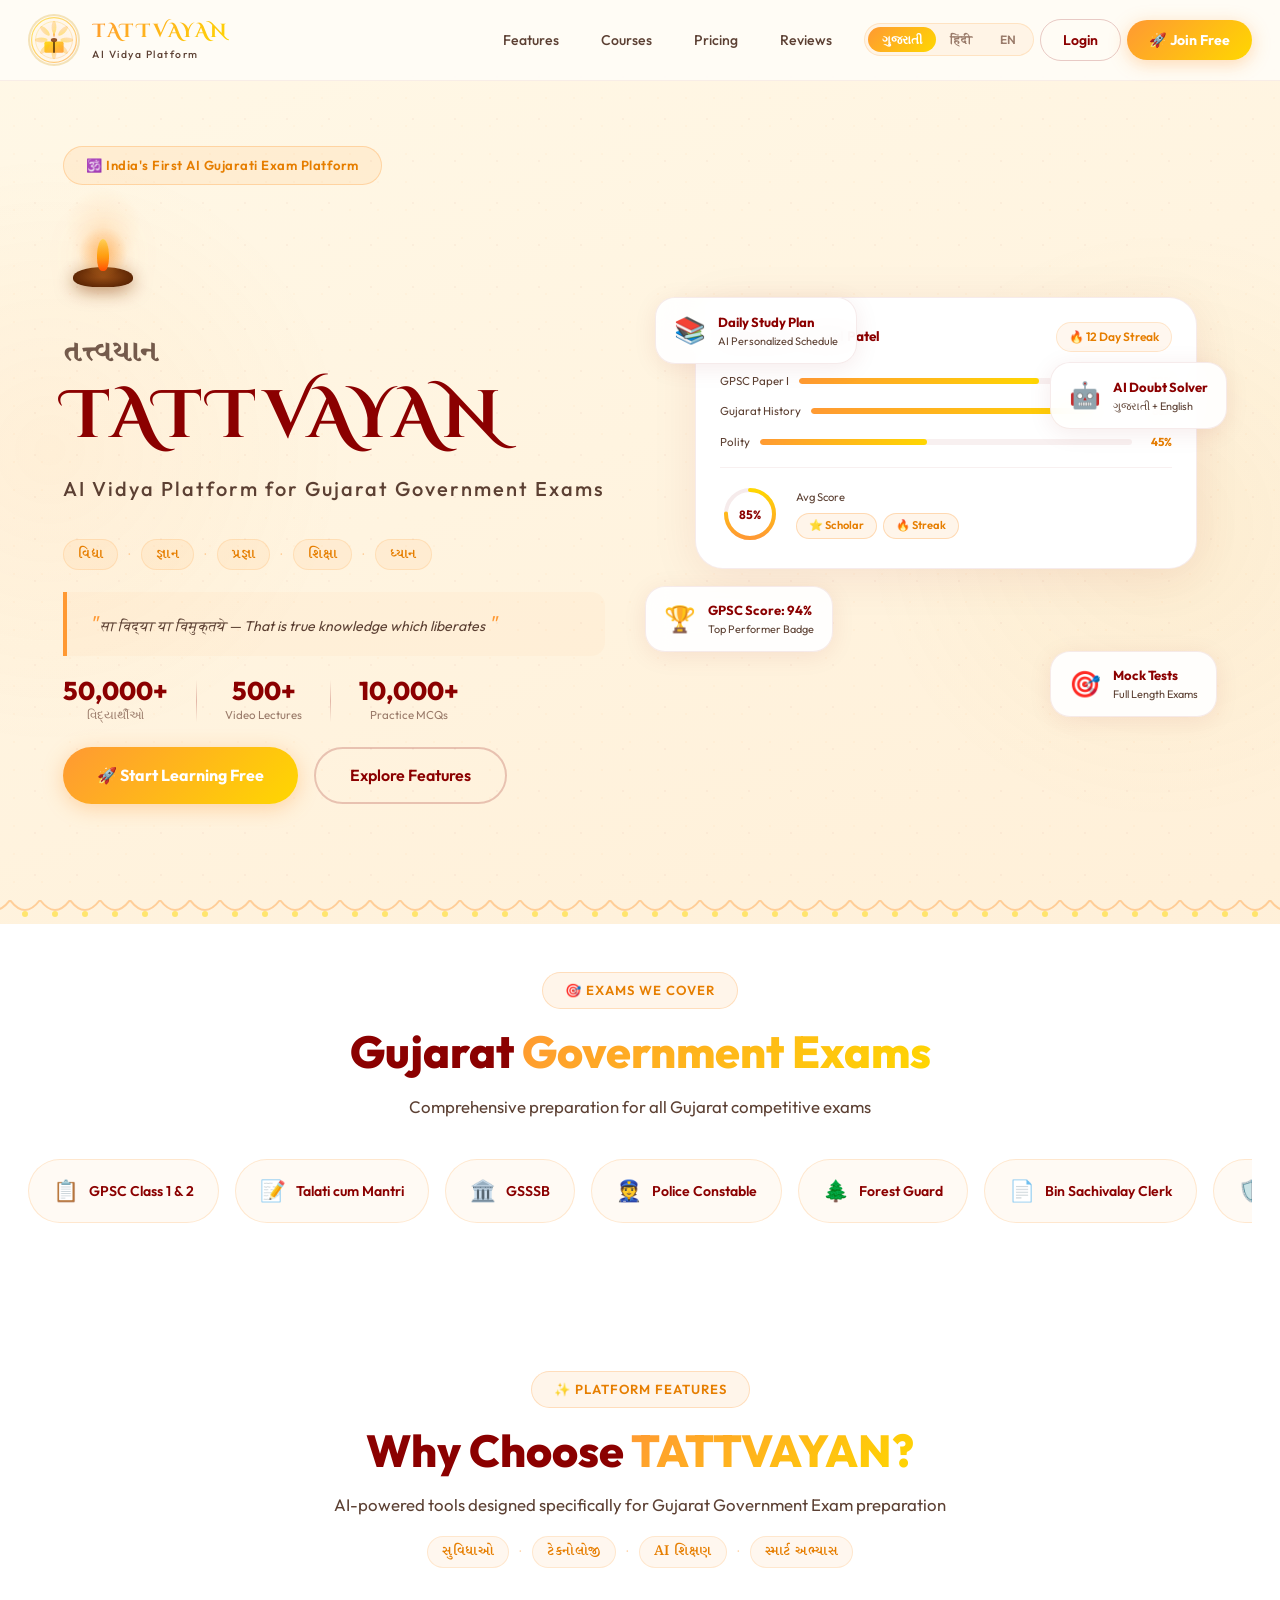
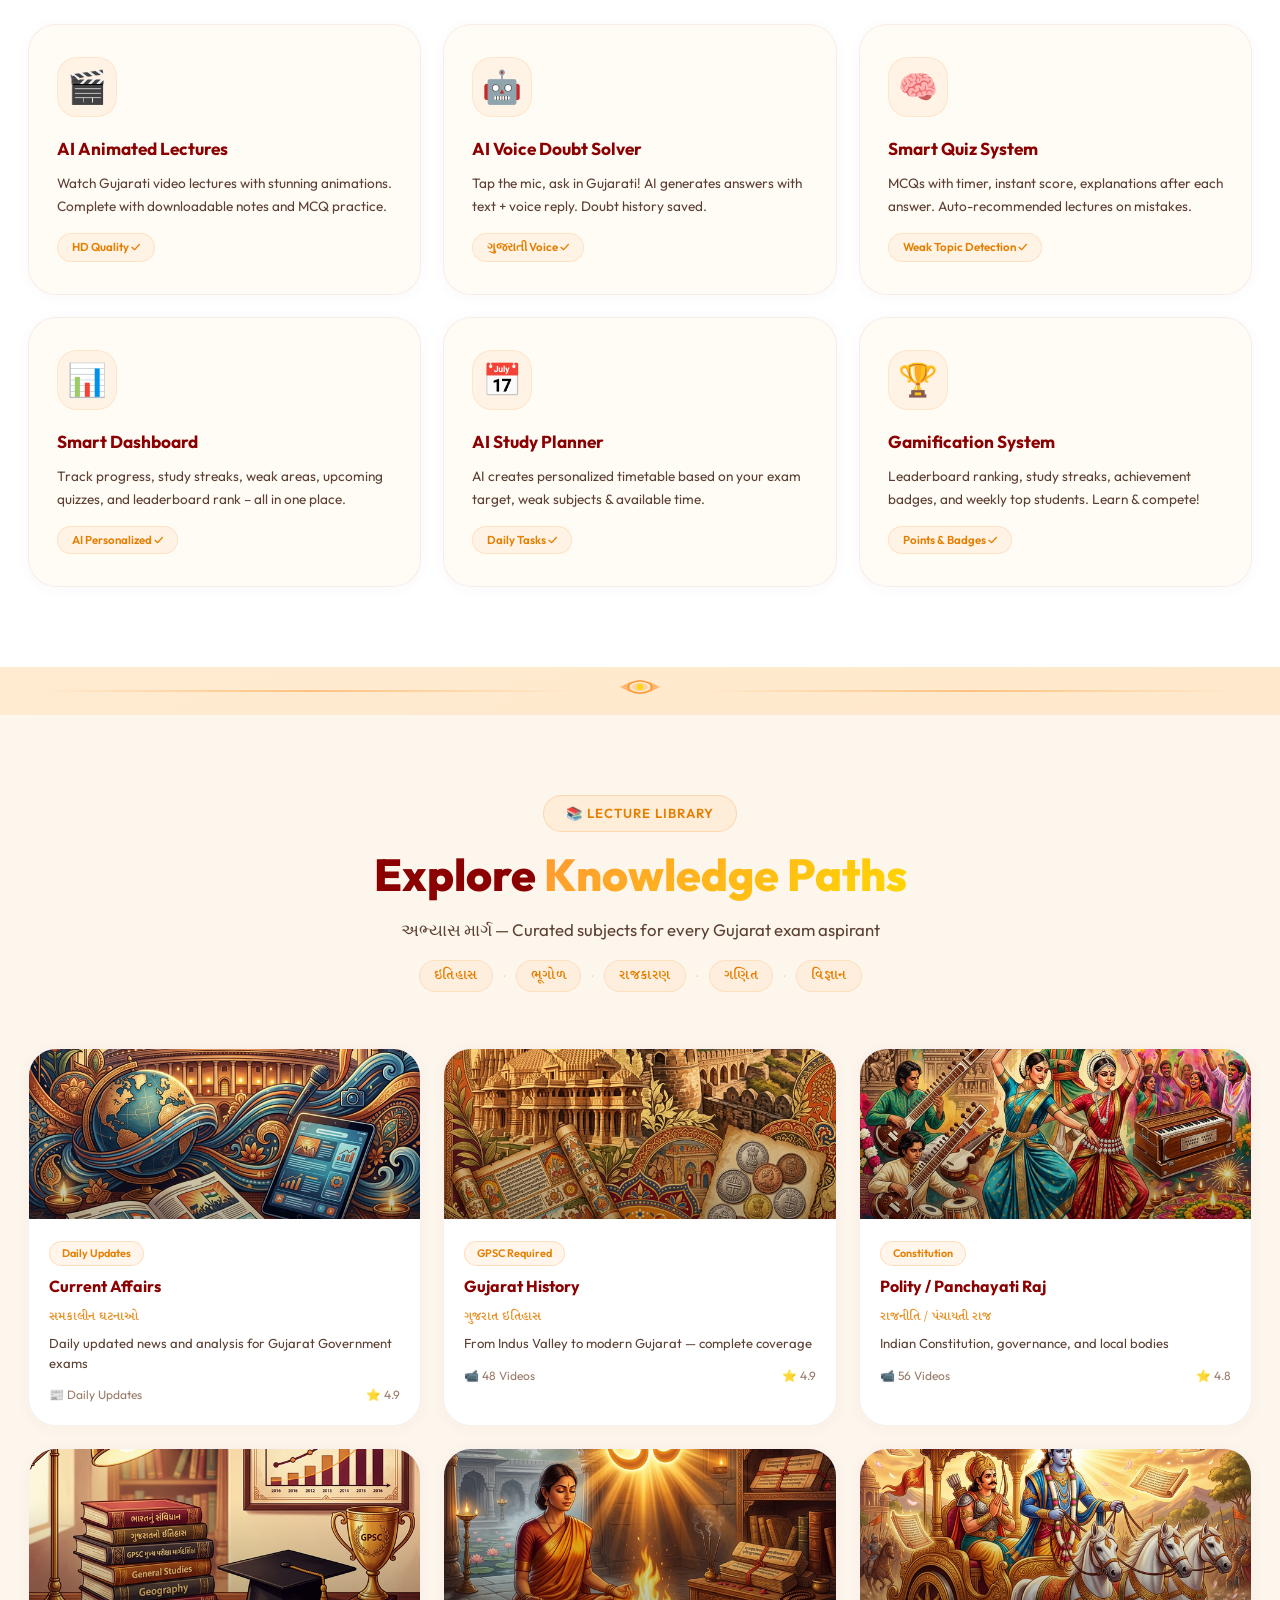
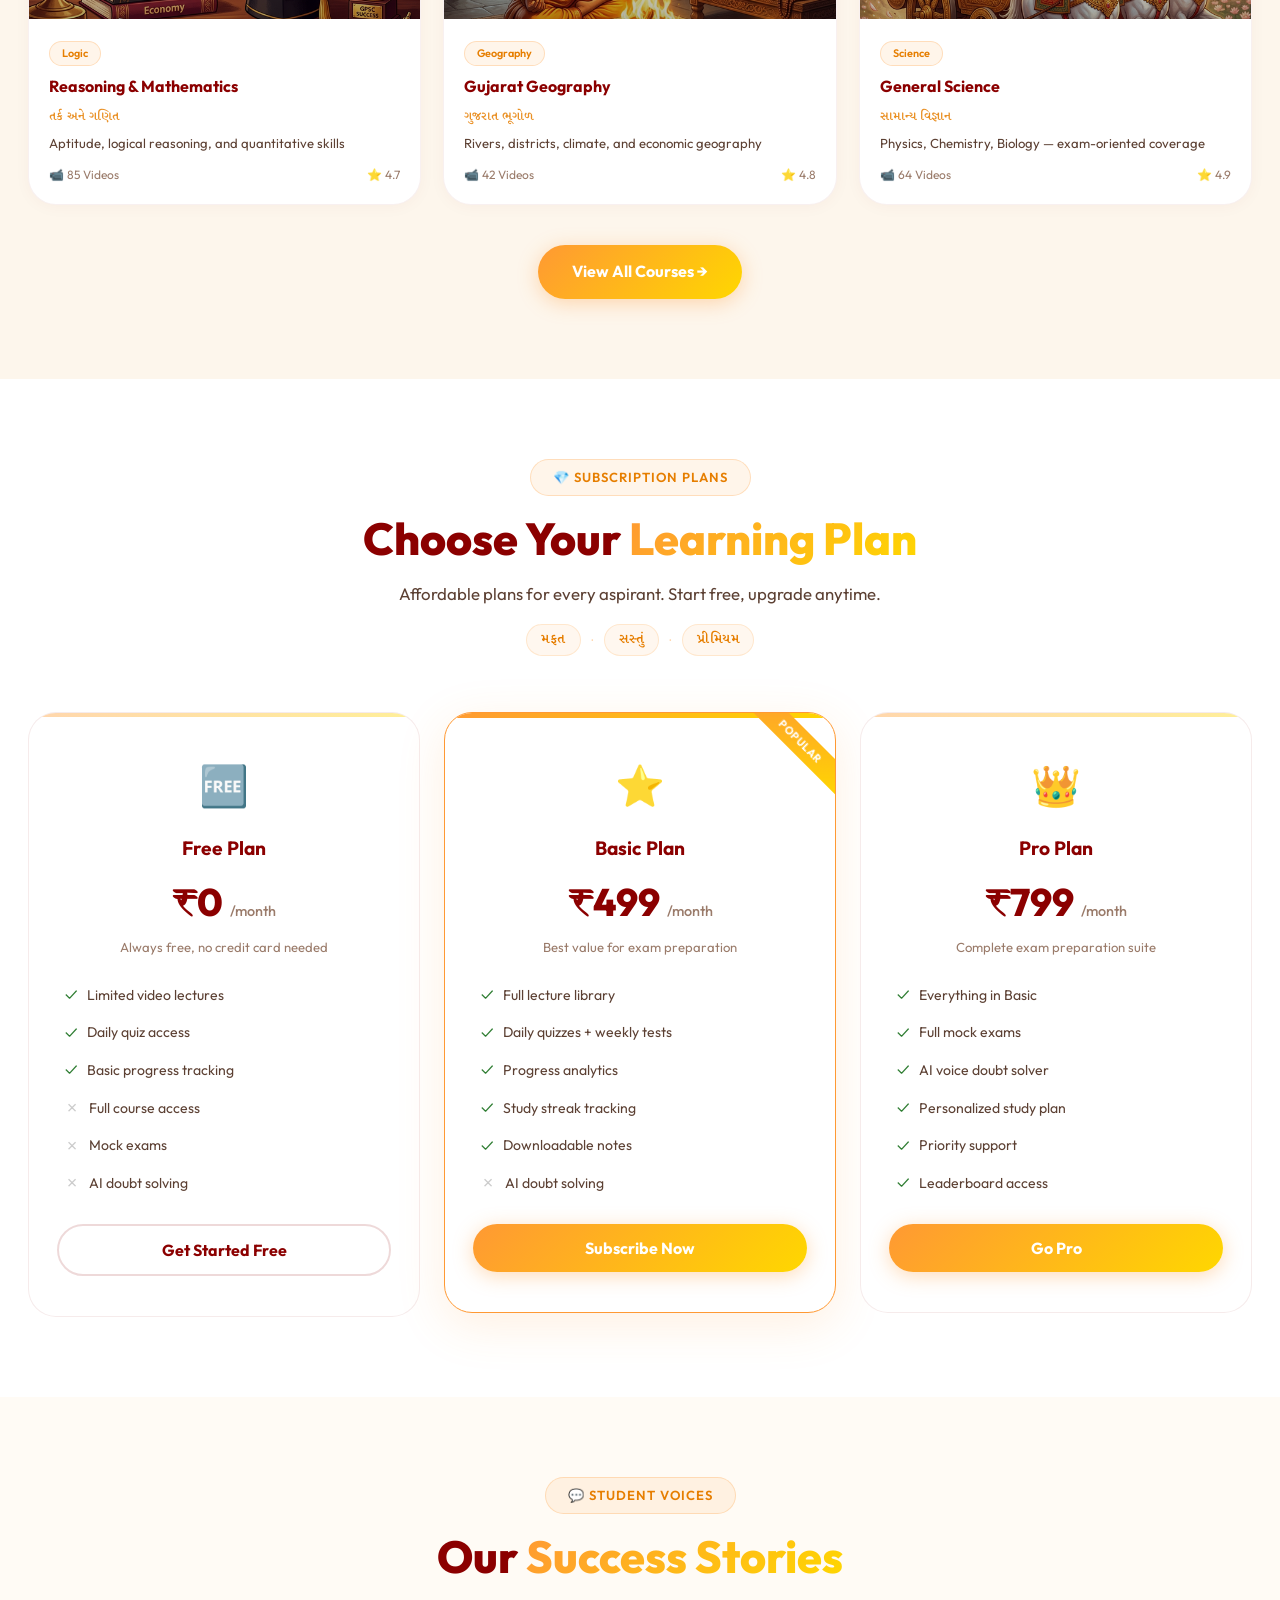
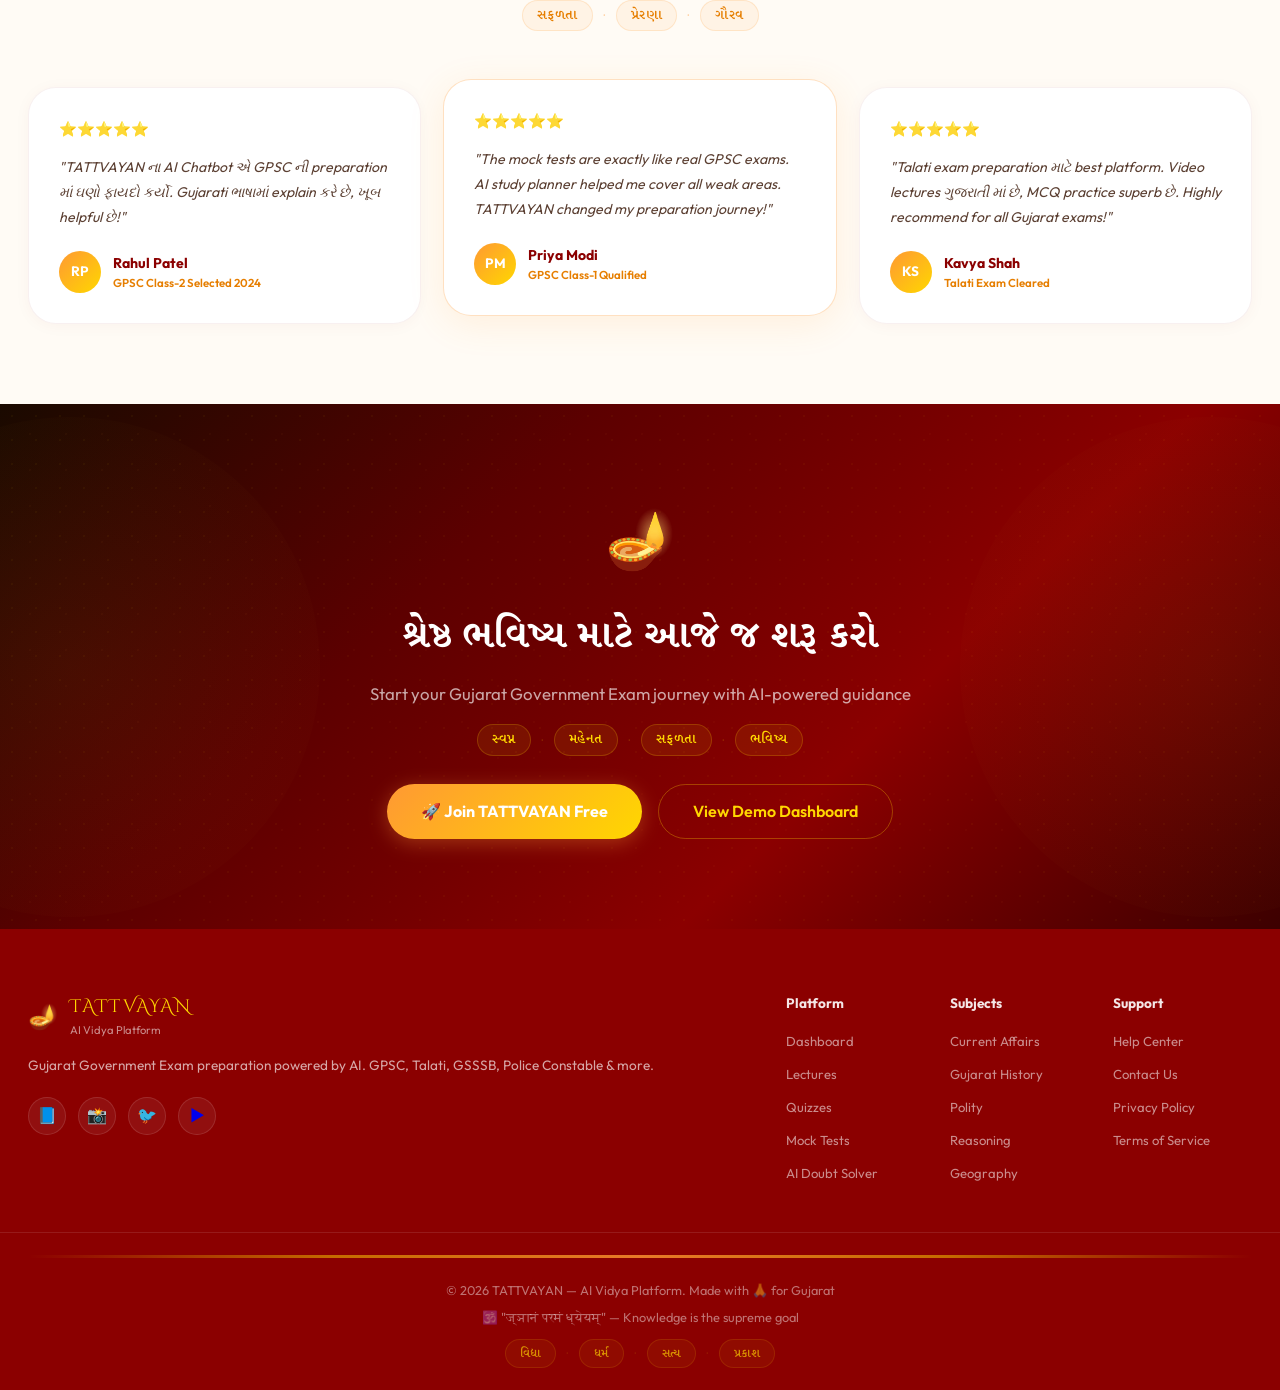
==== commit 6420d976: "Major upgrade v2.0: Gujarati cultural theme, bandhani patterns, toran decorations, Navratri colors, " ====
--- a/index.html
+++ b/index.html
@@ -3,12 +3,13 @@
 <head>
   <meta charset="UTF-8" />
   <meta name="viewport" content="width=device-width, initial-scale=1.0" />
-  <meta name="description" content="TATTVAYAN – AI Vidya Platform for Gujarat. Gujarat Government Exam GPSC preparation with AI-powered learning, video lectures, quizzes and more." />
-  <title>TATTVAYAN – AI Vidya Platform | ગુજરાત</title>
+  <meta name="description" content="TATTVAYAN – India's First AI Gujarati Exam Preparation Platform. Gujarat Government Exam GPSC, Talati, GSSSB, Police Constable preparation with AI-powered learning." />
+  <meta name="keywords" content="GPSC preparation, Gujarat exam, Talati exam, GSSSB, AI learning, Gujarati education" />
+  <title>TATTVAYAN – AI Vidya Platform | India's First AI Gujarati Exam Prep</title>
   <link rel="stylesheet" href="css/style.css" />
   <link rel="stylesheet" href="css/landing.css" />
   <link rel="preconnect" href="https://fonts.googleapis.com" />
-  <link href="https://fonts.googleapis.com/css2?family=Cinzel+Decorative:wght@400;700;900&family=Noto+Serif+Gujarati:wght@300;400;600;700&family=Inter:wght@300;400;500;600;700&display=swap" rel="stylesheet" />
+  <link href="https://fonts.googleapis.com/css2?family=Cinzel+Decorative:wght@400;700;900&family=Noto+Serif+Gujarati:wght@300;400;600;700&family=Outfit:wght@300;400;500;600;700;800&family=Inter:wght@300;400;500;600;700&display=swap" rel="stylesheet" />
 </head>
 <body class="landing-body">
 
@@ -21,10 +22,8 @@
       <a href="index.html" class="nav-logo">
         <div class="logo-icon">
           <svg viewBox="0 0 60 60" fill="none" xmlns="http://www.w3.org/2000/svg" class="logo-svg">
-            <!-- Mandala outer ring -->
             <circle cx="30" cy="30" r="28" stroke="url(#goldGrad)" stroke-width="1.5" fill="none" opacity="0.6"/>
             <circle cx="30" cy="30" r="23" stroke="url(#goldGrad)" stroke-width="0.8" fill="none" opacity="0.4"/>
-            <!-- Lotus petals -->
             <ellipse cx="30" cy="14" rx="3" ry="8" fill="url(#saffronGrad)" opacity="0.8" transform="rotate(0 30 30)"/>
             <ellipse cx="30" cy="14" rx="3" ry="8" fill="url(#saffronGrad)" opacity="0.8" transform="rotate(45 30 30)"/>
             <ellipse cx="30" cy="14" rx="3" ry="8" fill="url(#saffronGrad)" opacity="0.8" transform="rotate(90 30 30)"/>
@@ -33,10 +32,8 @@
             <ellipse cx="30" cy="14" rx="3" ry="8" fill="url(#saffronGrad)" opacity="0.8" transform="rotate(225 30 30)"/>
             <ellipse cx="30" cy="14" rx="3" ry="8" fill="url(#saffronGrad)" opacity="0.8" transform="rotate(270 30 30)"/>
             <ellipse cx="30" cy="14" rx="3" ry="8" fill="url(#saffronGrad)" opacity="0.8" transform="rotate(315 30 30)"/>
-            <!-- Book base -->
             <rect x="18" y="32" width="24" height="14" rx="2" fill="url(#goldGrad)" opacity="0.9"/>
             <line x1="30" y1="32" x2="30" y2="46" stroke="#1a0a00" stroke-width="1.5"/>
-            <!-- Diya flame -->
             <ellipse cx="30" cy="30" rx="4" ry="2.5" fill="#8B4513" opacity="0.9"/>
             <path d="M30 27 Q32 22 30 17 Q28 22 30 27" fill="url(#flameGrad)"/>
             <path d="M30 25 Q31.5 21 30 18 Q28.5 21 30 25" fill="#FFF9C4" opacity="0.9"/>
@@ -65,9 +62,15 @@
       <div class="nav-links" id="navLinks">
         <a href="#features" class="nav-link">Features</a>
         <a href="#courses" class="nav-link">Courses</a>
-        <a href="#testimonials" class="nav-link">Testimonials</a>
+        <a href="#pricing" class="nav-link">Pricing</a>
+        <a href="#testimonials" class="nav-link">Reviews</a>
+        <div class="lang-switcher" style="margin-left:8px;">
+          <button class="lang-btn active">ગુજરાતી</button>
+          <button class="lang-btn">हिंदी</button>
+          <button class="lang-btn">EN</button>
+        </div>
         <a href="pages/login.html" class="nav-btn nav-btn-outline">Login</a>
-        <a href="pages/signup.html" class="nav-btn nav-btn-primary">Join Free</a>
+        <a href="pages/login.html" class="nav-btn nav-btn-primary">🚀 Join Free</a>
       </div>
       <button class="nav-hamburger" id="navHamburger" aria-label="Menu">
         <span></span><span></span><span></span>
@@ -81,7 +84,7 @@
     <div class="hero-mandala hero-mandala-right"></div>
     <div class="hero-container">
       <div class="hero-content">
-        <div class="hero-badge">🕉️ Gujarat Government Exam Preparation</div>
+        <div class="hero-badge">🕉️ India's First AI Gujarati Exam Platform</div>
         <div class="hero-logo-display">
           <div class="diya-animation">
             <div class="diya-base"></div>
@@ -96,7 +99,7 @@
           <span class="hero-title-guj">તત્ત્વયાન</span>
           <span class="hero-title-en">TATTVAYAN</span>
         </h1>
-        <p class="hero-tagline">AI Vidya Platform for Gujarat</p>
+        <p class="hero-tagline">AI Vidya Platform for Gujarat Government Exams</p>
         <div class="gujarati-word-cluster hero-cluster">
           <span class="guj-word">વિદ્યા</span>
           <span class="guj-dot">•</span>
@@ -126,11 +129,11 @@
           <div class="stat-divider"></div>
           <div class="stat-item">
             <span class="stat-num">10,000+</span>
-            <span class="stat-label">Practice Questions</span>
+            <span class="stat-label">Practice MCQs</span>
           </div>
         </div>
         <div class="hero-cta">
-          <a href="pages/signup.html" class="btn-primary-hero">
+          <a href="pages/login.html" class="btn-primary-hero">
             <span>🚀 Start Learning Free</span>
           </a>
           <a href="#features" class="btn-secondary-hero">
@@ -144,14 +147,14 @@
             <span class="card-icon">📚</span>
             <div>
               <div class="card-title">Daily Study Plan</div>
-              <div class="card-sub">Personalized AI Schedule</div>
+              <div class="card-sub">AI Personalized Schedule</div>
             </div>
           </div>
           <div class="floating-card card-2">
             <span class="card-icon">🤖</span>
             <div>
               <div class="card-title">AI Doubt Solver</div>
-              <div class="card-sub">Gujarati + English</div>
+              <div class="card-sub">ગુજરાતી + English</div>
             </div>
           </div>
           <div class="floating-card card-3">
@@ -162,7 +165,7 @@
             </div>
           </div>
           <div class="floating-card card-4">
-            <span class="card-icon">🧪</span>
+            <span class="card-icon">🎯</span>
             <div>
               <div class="card-title">Mock Tests</div>
               <div class="card-sub">Full Length Exams</div>
@@ -185,7 +188,7 @@
                 <span>88%</span>
               </div>
               <div class="progress-item">
-                <span>Sanskrit</span>
+                <span>Polity</span>
                 <div class="progress-bar"><div class="progress-fill" style="width:45%"></div></div>
                 <span>45%</span>
               </div>
@@ -193,9 +196,9 @@
             <div class="dash-score">
               <div class="score-ring">
                 <svg viewBox="0 0 60 60">
-                  <circle cx="30" cy="30" r="24" fill="none" stroke="#1e3a6e" stroke-width="4"/>
+                  <circle cx="30" cy="30" r="24" fill="none" stroke="rgba(139,0,0,0.08)" stroke-width="4"/>
                   <circle cx="30" cy="30" r="24" fill="none" stroke="url(#scoreGrad)" stroke-width="4" stroke-dasharray="113 38" stroke-linecap="round" transform="rotate(-90 30 30)"/>
-                  <text x="30" y="35" text-anchor="middle" fill="#FFD700" font-size="12" font-weight="bold">85%</text>
+                  <text x="30" y="35" text-anchor="middle" fill="#8B0000" font-size="12" font-weight="bold">85%</text>
                   <defs>
                     <linearGradient id="scoreGrad" x1="0%" y1="0%" x2="100%" y2="0%">
                       <stop offset="0%" stop-color="#FF9933"/>
@@ -216,10 +219,89 @@
         </div>
       </div>
     </div>
-    <div class="hero-wave">
-      <svg viewBox="0 0 1440 80" preserveAspectRatio="none">
-        <path d="M0,40 C360,80 1080,0 1440,40 L1440,80 L0,80 Z" fill="#0f1629"/>
-      </svg>
+  </section>
+
+  <!-- Toran Divider -->
+  <div class="toran-divider"></div>
+
+  <!-- Exams Covered Section -->
+  <section class="exams-covered" id="exams">
+    <div class="section-container" style="padding-top:48px;padding-bottom:48px;">
+      <div class="section-header" style="margin-bottom:28px;">
+        <div class="section-badge">🎯 Exams We Cover</div>
+        <h2 class="section-title">Gujarat <span class="gold-text">Government Exams</span></h2>
+        <p class="section-subtitle">Comprehensive preparation for all Gujarat competitive exams</p>
+      </div>
+      <div class="exams-scroll" id="examsScroll">
+        <div class="exam-chip"><span class="exam-chip-icon">📋</span> GPSC Class 1 & 2</div>
+        <div class="exam-chip"><span class="exam-chip-icon">📝</span> Talati cum Mantri</div>
+        <div class="exam-chip"><span class="exam-chip-icon">🏛️</span> GSSSB</div>
+        <div class="exam-chip"><span class="exam-chip-icon">👮</span> Police Constable</div>
+        <div class="exam-chip"><span class="exam-chip-icon">🌲</span> Forest Guard</div>
+        <div class="exam-chip"><span class="exam-chip-icon">📄</span> Bin Sachivalay Clerk</div>
+        <div class="exam-chip"><span class="exam-chip-icon">🛡️</span> PSI / ASI</div>
+        <div class="exam-chip"><span class="exam-chip-icon">🏘️</span> Gram Sevak</div>
+        <div class="exam-chip"><span class="exam-chip-icon">⚖️</span> Mamlatdar</div>
+        <div class="exam-chip"><span class="exam-chip-icon">🏫</span> TET / TAT</div>
+      </div>
+    </div>
+  </section>
+
+  <!-- Features Section -->
+  <section class="features" id="features">
+    <div class="section-container">
+      <div class="section-header">
+        <div class="section-badge">✨ Platform Features</div>
+        <h2 class="section-title">Why Choose <span class="gold-text">TATTVAYAN?</span></h2>
+        <p class="section-subtitle">AI-powered tools designed specifically for Gujarat Government Exam preparation</p>
+        <div class="gujarati-word-cluster section-cluster">
+          <span class="guj-word">સુવિધાઓ</span>
+          <span class="guj-dot">•</span>
+          <span class="guj-word">ટેકનોલોજી</span>
+          <span class="guj-dot">•</span>
+          <span class="guj-word">AI શિક્ષણ</span>
+          <span class="guj-dot">•</span>
+          <span class="guj-word">સ્માર્ટ અભ્યાસ</span>
+        </div>
+      </div>
+      <div class="features-grid">
+        <div class="feature-card" data-delay="0">
+          <div class="feature-icon-wrap"><span class="feature-icon">🎬</span></div>
+          <h3>AI Animated Lectures</h3>
+          <p>Watch Gujarati video lectures with stunning animations. Complete with downloadable notes and MCQ practice.</p>
+          <div class="feature-tag">HD Quality ✓</div>
+        </div>
+        <div class="feature-card" data-delay="100">
+          <div class="feature-icon-wrap"><span class="feature-icon">🤖</span></div>
+          <h3>AI Voice Doubt Solver</h3>
+          <p>Tap the mic, ask in Gujarati! AI generates answers with text + voice reply. Doubt history saved.</p>
+          <div class="feature-tag">ગુજરાતી Voice ✓</div>
+        </div>
+        <div class="feature-card" data-delay="200">
+          <div class="feature-icon-wrap"><span class="feature-icon">🧠</span></div>
+          <h3>Smart Quiz System</h3>
+          <p>MCQs with timer, instant score, explanations after each answer. Auto-recommended lectures on mistakes.</p>
+          <div class="feature-tag">Weak Topic Detection ✓</div>
+        </div>
+        <div class="feature-card" data-delay="300">
+          <div class="feature-icon-wrap"><span class="feature-icon">📊</span></div>
+          <h3>Smart Dashboard</h3>
+          <p>Track progress, study streaks, weak areas, upcoming quizzes, and leaderboard rank – all in one place.</p>
+          <div class="feature-tag">AI Personalized ✓</div>
+        </div>
+        <div class="feature-card" data-delay="400">
+          <div class="feature-icon-wrap"><span class="feature-icon">📅</span></div>
+          <h3>AI Study Planner</h3>
+          <p>AI creates personalized timetable based on your exam target, weak subjects & available time.</p>
+          <div class="feature-tag">Daily Tasks ✓</div>
+        </div>
+        <div class="feature-card" data-delay="500">
+          <div class="feature-icon-wrap"><span class="feature-icon">🏆</span></div>
+          <h3>Gamification System</h3>
+          <p>Leaderboard ranking, study streaks, achievement badges, and weekly top students. Learn & compete!</p>
+          <div class="feature-tag">Points & Badges ✓</div>
+        </div>
+      </div>
     </div>
   </section>
 
@@ -238,97 +320,40 @@
     <div class="rangoli-line"></div>
   </div>
 
-  <!-- Features Section -->
-  <section class="features" id="features">
-    <div class="section-container">
-      <div class="section-header">
-        <div class="section-badge">Platform Features</div>
-        <h2 class="section-title">Why Choose <span class="gold-text">TATTVAYAN?</span></h2>
-        <p class="section-subtitle">AI-powered tools designed specifically for Gujarat Government Exam preparation</p>
-        <div class="gujarati-word-cluster section-cluster">
-          <span class="guj-word">સુવિધાઓ</span>
-          <span class="guj-dot">•</span>
-          <span class="guj-word">ટેકનોલોજી</span>
-          <span class="guj-dot">•</span>
-          <span class="guj-word">AI શિક્ષણ</span>
-          <span class="guj-dot">•</span>
-          <span class="guj-word">સ્માર્ટ અભ્યાસ</span>
-        </div>
-      </div>
-      <div class="features-grid">
-        <div class="feature-card" data-delay="0">
-          <div class="feature-icon-wrap" style="--icon-color: #FF9933;">
-            <span class="feature-icon">🤖</span>
-          </div>
-          <h3>AI Doubt Chatbot</h3>
-          <p>Ask doubts in Gujarati or English. Our AI gives instant, exam-relevant answers with cultural context.</p>
-          <div class="feature-tag">Gujarati Support ✓</div>
-        </div>
-        <div class="feature-card" data-delay="100">
-          <div class="feature-icon-wrap" style="--icon-color: #8B0000;">
-            <span class="feature-icon">🎥</span>
-          </div>
-          <h3>HD Video Lectures</h3>
-          <p>500+ expert video lectures covering GPSC, Gujarat History, Culture, and Bhagavad Gita.</p>
-          <div class="feature-tag">Offline PDFs ✓</div>
-        </div>
-        <div class="feature-card" data-delay="200">
-          <div class="feature-icon-wrap" style="--icon-color: #DAA520;">
-            <span class="feature-icon">📊</span>
-          </div>
-          <h3>Smart Analytics</h3>
-          <p>Track progress with beautiful dashboards. AI identifies weak areas and creates personalized plans.</p>
-          <div class="feature-tag">AI Personalized ✓</div>
-        </div>
-        <div class="feature-card" data-delay="300">
-          <div class="feature-icon-wrap" style="--icon-color: #4CAF50;">
-            <span class="feature-icon">📝</span>
-          </div>
-          <h3>Mock Test Engine</h3>
-          <p>Full-length GPSC mock exams with timer, real-time scoring, and detailed performance analysis.</p>
-          <div class="feature-tag">GPSC Pattern ✓</div>
-        </div>
-        <div class="feature-card" data-delay="400">
-          <div class="feature-icon-wrap" style="--icon-color: #9C27B0;">
-            <span class="feature-icon">🎮</span>
-          </div>
-          <h3>Gamification</h3>
-          <p>Earn points, unlock badges, and compete in leaderboards. Learning becomes an adventure!</p>
-          <div class="feature-tag">Points & Badges ✓</div>
-        </div>
-        <div class="feature-card" data-delay="500">
-          <div class="feature-icon-wrap" style="--icon-color: #2196F3;">
-            <span class="feature-icon">📱</span>
-          </div>
-          <h3>Mobile First</h3>
-          <p>Study anywhere, anytime. Full mobile optimization for students across Gujarat.</p>
-          <div class="feature-tag">Any Device ✓</div>
-        </div>
-      </div>
-    </div>
-  </section>
-
   <!-- Courses Section -->
   <section class="courses" id="courses">
     <div class="section-container">
       <div class="section-header">
         <div class="section-badge">📚 Lecture Library</div>
         <h2 class="section-title">Explore <span class="gold-text">Knowledge Paths</span></h2>
-        <p class="section-subtitle">અભ્યાસ માર્ગ — Curated learning paths for every Gujarat aspirant</p>
+        <p class="section-subtitle">અભ્યાસ માર્ગ — Curated subjects for every Gujarat exam aspirant</p>
         <div class="gujarati-word-cluster section-cluster">
           <span class="guj-word">ઇતિહાસ</span>
           <span class="guj-dot">•</span>
           <span class="guj-word">ભૂગોળ</span>
           <span class="guj-dot">•</span>
-          <span class="guj-word">સંસ્કૃતિ</span>
-          <span class="guj-dot">•</span>
           <span class="guj-word">રાજકારણ</span>
           <span class="guj-dot">•</span>
-          <span class="guj-word">અર્થશાસ્ત્ર</span>
+          <span class="guj-word">ગણિત</span>
+          <span class="guj-dot">•</span>
+          <span class="guj-word">વિજ્ઞાન</span>
         </div>
       </div>
       <div class="courses-grid">
-        <div class="course-card" onclick="window.location.href='pages/dashboard.html'">
+        <div class="course-card" onclick="window.location.href='pages/lectures.html'">
+          <div class="course-thumb">
+            <img src="images/current_affairs.png" alt="Current Affairs" class="course-img" />
+            <div class="course-thumb-overlay"></div>
+          </div>
+          <div class="course-body">
+            <div class="course-badge">Daily Updates</div>
+            <h3>Current Affairs</h3>
+            <span class="course-guj-label">સમકાલીન ઘટનાઓ</span>
+            <p>Daily updated news and analysis for Gujarat Government exams</p>
+            <div class="course-meta"><span>📰 Daily Updates</span><span>⭐ 4.9</span></div>
+          </div>
+        </div>
+        <div class="course-card" onclick="window.location.href='pages/lectures.html'">
           <div class="course-thumb">
             <img src="images/gujarat_history.png" alt="Gujarat History" class="course-img" />
             <div class="course-thumb-overlay"></div>
@@ -337,96 +362,134 @@
             <div class="course-badge">GPSC Required</div>
             <h3>Gujarat History</h3>
             <span class="course-guj-label">ગુજરાત ઇતિહાસ</span>
-            <p>From Indus Valley to modern Gujarat — complete historical coverage</p>
-            <div class="course-meta">
-              <span>📹 48 Videos</span>
-              <span>⭐ 4.9</span>
-            </div>
-          </div>
-        </div>
-        <div class="course-card" onclick="window.location.href='pages/dashboard.html'">
+            <p>From Indus Valley to modern Gujarat — complete coverage</p>
+            <div class="course-meta"><span>📹 48 Videos</span><span>⭐ 4.9</span></div>
+          </div>
+        </div>
+        <div class="course-card" onclick="window.location.href='pages/lectures.html'">
           <div class="course-thumb">
-            <img src="images/bhagavad_gita.png" alt="Bhagavad Gita" class="course-img" />
+            <img src="images/indian_culture.png" alt="Polity" class="course-img" />
             <div class="course-thumb-overlay"></div>
           </div>
           <div class="course-body">
-            <div class="course-badge">Spiritual</div>
-            <h3>Bhagavad Gita</h3>
-            <span class="course-guj-label">શ્રીમદ્ ભગવદ્ ગીતા</span>
-            <p>18 Adhyayas explained with modern relevance and exam context</p>
-            <div class="course-meta">
-              <span>📹 36 Videos</span>
-              <span>⭐ 5.0</span>
-            </div>
-          </div>
-        </div>
-        <div class="course-card" onclick="window.location.href='pages/dashboard.html'">
+            <div class="course-badge">Constitution</div>
+            <h3>Polity / Panchayati Raj</h3>
+            <span class="course-guj-label">રાજનીતિ / પંચાયતી રાજ</span>
+            <p>Indian Constitution, governance, and local bodies</p>
+            <div class="course-meta"><span>📹 56 Videos</span><span>⭐ 4.8</span></div>
+          </div>
+        </div>
+        <div class="course-card" onclick="window.location.href='pages/lectures.html'">
           <div class="course-thumb">
-            <img src="images/current_affairs.png" alt="Current Affairs" class="course-img" />
+            <img src="images/gpsc_preparation.png" alt="Reasoning" class="course-img" />
             <div class="course-thumb-overlay"></div>
           </div>
           <div class="course-body">
-            <div class="course-badge">Current Affairs</div>
-            <h3>Current Affairs</h3>
-            <span class="course-guj-label">સમકાલીન ઘટનાઓ</span>
-            <p>Daily updated news and analysis relevant to Gujarat Government exams</p>
-            <div class="course-meta">
-              <span>📰 Daily Updates</span>
-              <span>⭐ 4.8</span>
-            </div>
-          </div>
-        </div>
-        <div class="course-card" onclick="window.location.href='pages/dashboard.html'">
+            <div class="course-badge">Logic</div>
+            <h3>Reasoning & Mathematics</h3>
+            <span class="course-guj-label">તર્ક અને ગણિત</span>
+            <p>Aptitude, logical reasoning, and quantitative skills</p>
+            <div class="course-meta"><span>📹 85 Videos</span><span>⭐ 4.7</span></div>
+          </div>
+        </div>
+        <div class="course-card" onclick="window.location.href='pages/lectures.html'">
           <div class="course-thumb">
-            <img src="images/indian_culture.png" alt="Indian Culture" class="course-img" />
+            <img src="images/spiritual_vedic.png" alt="Geography" class="course-img" />
             <div class="course-thumb-overlay"></div>
           </div>
           <div class="course-body">
-            <div class="course-badge">Culture</div>
-            <h3>Indian Culture</h3>
-            <span class="course-guj-label">ભારતીય સંસ્કૃતિ</span>
-            <p>Art, traditions, festivals, and heritage — complete cultural studies</p>
-            <div class="course-meta">
-              <span>📹 54 Videos</span>
-              <span>⭐ 4.7</span>
-            </div>
-          </div>
-        </div>
-        <div class="course-card" onclick="window.location.href='pages/dashboard.html'">
+            <div class="course-badge">Geography</div>
+            <h3>Gujarat Geography</h3>
+            <span class="course-guj-label">ગુજરાત ભૂગોળ</span>
+            <p>Rivers, districts, climate, and economic geography</p>
+            <div class="course-meta"><span>📹 42 Videos</span><span>⭐ 4.8</span></div>
+          </div>
+        </div>
+        <div class="course-card" onclick="window.location.href='pages/lectures.html'">
           <div class="course-thumb">
-            <img src="images/gpsc_preparation.png" alt="GPSC Preparation" class="course-img" />
+            <img src="images/bhagavad_gita.png" alt="General Science" class="course-img" />
             <div class="course-thumb-overlay"></div>
           </div>
           <div class="course-body">
-            <div class="course-badge">GPSC Main</div>
-            <h3>GPSC Preparation</h3>
-            <span class="course-guj-label">GPSC પરીક્ષા તૈયારી</span>
-            <p>Complete GPSC Class 1&2 syllabus with previous year papers analysis</p>
-            <div class="course-meta">
-              <span>📹 120 Videos</span>
-              <span>⭐ 4.9</span>
-            </div>
-          </div>
-        </div>
-        <div class="course-card" onclick="window.location.href='pages/dashboard.html'">
-          <div class="course-thumb">
-            <img src="images/spiritual_vedic.png" alt="Spiritual Knowledge" class="course-img" />
-            <div class="course-thumb-overlay"></div>
-          </div>
-          <div class="course-body">
-            <div class="course-badge">Spiritual</div>
-            <h3>Spiritual Knowledge</h3>
-            <span class="course-guj-label">આધ્યાત્મિક જ્ઞાન</span>
-            <p>Vedas, Upanishads, and Indian philosophy explained through AI lens</p>
-            <div class="course-meta">
-              <span>📹 60 Videos</span>
-              <span>⭐ 4.8</span>
-            </div>
+            <div class="course-badge">Science</div>
+            <h3>General Science</h3>
+            <span class="course-guj-label">સામાન્ય વિજ્ઞાન</span>
+            <p>Physics, Chemistry, Biology — exam-oriented coverage</p>
+            <div class="course-meta"><span>📹 64 Videos</span><span>⭐ 4.9</span></div>
           </div>
         </div>
       </div>
       <div class="courses-cta">
-        <a href="pages/dashboard.html" class="btn-primary-hero">View All Courses →</a>
+        <a href="pages/lectures.html" class="btn-primary-hero">View All Courses →</a>
+      </div>
+    </div>
+  </section>
+
+  <!-- Pricing Section -->
+  <section class="pricing" id="pricing">
+    <div class="section-container">
+      <div class="section-header">
+        <div class="section-badge">💎 Subscription Plans</div>
+        <h2 class="section-title">Choose Your <span class="gold-text">Learning Plan</span></h2>
+        <p class="section-subtitle">Affordable plans for every aspirant. Start free, upgrade anytime.</p>
+        <div class="gujarati-word-cluster section-cluster">
+          <span class="guj-word">મફત</span>
+          <span class="guj-dot">•</span>
+          <span class="guj-word">સસ્તું</span>
+          <span class="guj-dot">•</span>
+          <span class="guj-word">પ્રીમિયમ</span>
+        </div>
+      </div>
+      <div class="pricing-grid">
+        <!-- Free Plan -->
+        <div class="plan-card">
+          <span class="plan-icon">🆓</span>
+          <div class="plan-name">Free Plan</div>
+          <div class="plan-price">₹0 <span>/month</span></div>
+          <div class="plan-period">Always free, no credit card needed</div>
+          <ul class="plan-features">
+            <li><span class="check">✓</span> Limited video lectures</li>
+            <li><span class="check">✓</span> Daily quiz access</li>
+            <li><span class="check">✓</span> Basic progress tracking</li>
+            <li><span class="cross">✗</span> Full course access</li>
+            <li><span class="cross">✗</span> Mock exams</li>
+            <li><span class="cross">✗</span> AI doubt solving</li>
+          </ul>
+          <button class="plan-btn plan-btn-outline">Get Started Free</button>
+        </div>
+        <!-- Basic Plan -->
+        <div class="plan-card featured">
+          <div class="plan-popular">POPULAR</div>
+          <span class="plan-icon">⭐</span>
+          <div class="plan-name">Basic Plan</div>
+          <div class="plan-price">₹499 <span>/month</span></div>
+          <div class="plan-period">Best value for exam preparation</div>
+          <ul class="plan-features">
+            <li><span class="check">✓</span> Full lecture library</li>
+            <li><span class="check">✓</span> Daily quizzes + weekly tests</li>
+            <li><span class="check">✓</span> Progress analytics</li>
+            <li><span class="check">✓</span> Study streak tracking</li>
+            <li><span class="check">✓</span> Downloadable notes</li>
+            <li><span class="cross">✗</span> AI doubt solving</li>
+          </ul>
+          <button class="plan-btn plan-btn-primary">Subscribe Now</button>
+        </div>
+        <!-- Pro Plan -->
+        <div class="plan-card">
+          <span class="plan-icon">👑</span>
+          <div class="plan-name">Pro Plan</div>
+          <div class="plan-price">₹799 <span>/month</span></div>
+          <div class="plan-period">Complete exam preparation suite</div>
+          <ul class="plan-features">
+            <li><span class="check">✓</span> Everything in Basic</li>
+            <li><span class="check">✓</span> Full mock exams</li>
+            <li><span class="check">✓</span> AI voice doubt solver</li>
+            <li><span class="check">✓</span> Personalized study plan</li>
+            <li><span class="check">✓</span> Priority support</li>
+            <li><span class="check">✓</span> Leaderboard access</li>
+          </ul>
+          <button class="plan-btn plan-btn-primary">Go Pro</button>
+        </div>
       </div>
     </div>
   </section>
@@ -459,7 +522,7 @@
         </div>
         <div class="testimonial-card featured">
           <div class="stars">⭐⭐⭐⭐⭐</div>
-          <p>"The mock tests are exactly like real GPSC exams. The performance analytics helped me understand my weak areas. Highly recommend!"</p>
+          <p>"The mock tests are exactly like real GPSC exams. AI study planner helped me cover all weak areas. TATTVAYAN changed my preparation journey!"</p>
           <div class="testimonial-author">
             <div class="author-avatar">PM</div>
             <div>
@@ -470,12 +533,12 @@
         </div>
         <div class="testimonial-card">
           <div class="stars">⭐⭐⭐⭐⭐</div>
-          <p>"Bhagavad Gita lectures combined with GPSC preparation is unique. This platform nes Gujarat Culture ane Spiritual knowledge sahitni preparation made easy."</p>
+          <p>"Talati exam preparation માટે best platform. Video lectures ગુજરાતી માં છે, MCQ practice superb છે. Highly recommend for all Gujarat exams!"</p>
           <div class="testimonial-author">
             <div class="author-avatar">KS</div>
             <div>
               <div class="author-name">Kavya Shah</div>
-              <div class="author-role">Mamlatdar Exam Cleared</div>
+              <div class="author-role">Talati Exam Cleared</div>
             </div>
           </div>
         </div>
@@ -501,8 +564,8 @@
         <span class="guj-word">ભવિષ્ય</span>
       </div>
       <div class="cta-buttons">
-        <a href="pages/signup.html" class="btn-primary-hero">🚀 Join TATTVAYAN Free</a>
-        <a href="pages/dashboard.html" class="btn-ghost">View Demo Dashboard</a>
+        <a href="pages/login.html" class="btn-primary-hero">🚀 Join TATTVAYAN Free</a>
+        <a href="pages/dashboard.html" class="btn-ghost" style="color:#FFD700;border-color:rgba(255,215,0,0.3);">View Demo Dashboard</a>
       </div>
     </div>
   </section>
@@ -518,7 +581,7 @@
             <div class="footer-logo-tag">AI Vidya Platform</div>
           </div>
         </div>
-        <p>Gujarat Government Exam preparation powered by AI and cultural wisdom.</p>
+        <p>Gujarat Government Exam preparation powered by AI. GPSC, Talati, GSSSB, Police Constable & more.</p>
         <div class="footer-social">
           <a href="#" class="social-link">📘</a>
           <a href="#" class="social-link">📸</a>
@@ -533,13 +596,15 @@
           <a href="pages/lectures.html">Lectures</a>
           <a href="pages/quiz.html">Quizzes</a>
           <a href="pages/mocktest.html">Mock Tests</a>
+          <a href="pages/chatbot.html">AI Doubt Solver</a>
         </div>
         <div class="footer-col">
-          <h4>Courses</h4>
+          <h4>Subjects</h4>
+          <a href="#">Current Affairs</a>
           <a href="#">Gujarat History</a>
-          <a href="#">GPSC Preparation</a>
-          <a href="#">Bhagavad Gita</a>
-          <a href="#">Current Affairs</a>
+          <a href="#">Polity</a>
+          <a href="#">Reasoning</a>
+          <a href="#">Geography</a>
         </div>
         <div class="footer-col">
           <h4>Support</h4>
@@ -552,7 +617,7 @@
     </div>
     <div class="footer-bottom">
       <div class="footer-rangoli"></div>
-      <p>© 2024 TATTVAYAN — AI Vidya Platform. Made with 🙏 for Gujarat</p>
+      <p>© 2026 TATTVAYAN — AI Vidya Platform. Made with 🙏 for Gujarat</p>
       <p class="footer-quote">🕉️ "ज्ञानं परमं ध्येयम्" — Knowledge is the supreme goal</p>
       <div class="gujarati-word-cluster footer-cluster">
         <span class="guj-word">વિદ્યા</span>
--- a/css/style.css
+++ b/css/style.css
@@ -1,56 +1,69 @@
 /* =============================================
    TATTVAYAN – AI Vidya Platform
-   Global Design System
-   Theme: Gujarati Cultural × Cream & Deep Red
+   Global Design System v2.0
+   Theme: Gujarati Cultural × Bandhani × Navratri
 ============================================= */
 
-@import url('https://fonts.googleapis.com/css2?family=Cinzel+Decorative:wght@400;700;900&family=Noto+Serif+Gujarati:wght@300;400;600;700&family=Inter:wght@300;400;500;600;700&display=swap');
+@import url('https://fonts.googleapis.com/css2?family=Cinzel+Decorative:wght@400;700;900&family=Noto+Serif+Gujarati:wght@300;400;600;700&family=Inter:wght@300;400;500;600;700&family=Outfit:wght@300;400;500;600;700;800&display=swap');
 
 /* ===== CSS VARIABLES ===== */
 :root {
-  /* Brand Colors */
+  /* Navratri Inspired Colors */
   --saffron: #FF9933;
-  --saffron-light: #FFB347;
+  --saffron-light: #FFB85C;
   --saffron-dark: #E67E00;
   --deep-red: #8B0000;
-  --deep-red-light: #A31515;
+  --deep-red-light: #B22222;
+  --deep-red-dark: #5C0000;
   --gold: #D4A017;
   --gold-light: #F0C040;
   --gold-dark: #B8860B;
+  --maroon: #800020;
+  --emerald: #2E8B57;
+  --royal-blue: #1E3A6E;
+  --cream: #FFF8E7;
+  --turmeric: #E3A857;
   
-  /* Background Colors — LIGHT CREAM THEME */
-  --bg-dark: #FAF6F0;          /* Main page background: warm cream */
-  --bg-navy: #FFFFFF;           /* Sidebar & header: white */
-  --bg-navy-mid: #F5EFE6;       /* Subtle mid section */
-  --bg-card: #FFFFFF;           /* Cards: white */
-  --bg-card-light: #FDF9F4;     /* Card hover/alt */
-  --bg-cream: #FDF8F0;          /* Cream accent sections */
-  --bg-cream-dark: #F0E6D4;     /* Darker cream dividers */
+  /* Background Colors */
+  --bg-primary: #FFFBF5;
+  --bg-secondary: #FFF7EB;
+  --bg-card: #FFFFFF;
+  --bg-card-hover: #FFFAF2;
+  --bg-cream: #FDF6EC;
+  --bg-cream-dark: #F5EADB;
+  --bg-sidebar: #FFFCF7;
+  --bg-dark-section: linear-gradient(135deg, #1a0a00 0%, #3d0000 50%, #1a0a00 100%);
   
-  /* Text Colors — DARK ON LIGHT */
-  --text-primary: #2C1810;      /* Main text: very dark red-brown */
-  --text-secondary: #5C4033;    /* Secondary: warm brown */
-  --text-muted: #9A7B6A;        /* Muted text */
+  /* Text Colors */
+  --text-primary: #2C1810;
+  --text-secondary: #5C4033;
+  --text-muted: #9A7B6A;
   --text-dark: #1a0a00;
-  --text-gold: #8B5E00;         /* Gold-toned text on light bg */
+  --text-gold: #8B5E00;
+  --text-on-dark: #FFEBD6;
   
   /* Gradients */
   --grad-saffron: linear-gradient(135deg, #FF9933, #FFD700);
   --grad-red: linear-gradient(135deg, #8B0000, #C0392B);
-  --grad-dark: linear-gradient(135deg, #8B0000, #6B0000);
+  --grad-dark: linear-gradient(135deg, #1a0a00, #3d0000);
   --grad-card: linear-gradient(135deg, #FFFFFF, #FDF9F4);
-  --grad-hero: linear-gradient(160deg, #FDF6EE 0%, #FAF0E6 50%, #FFF8F0 100%);
+  --grad-hero: linear-gradient(160deg, #FFF8E7 0%, #FFECD2 30%, #FFE4C4 60%, #FFF8E7 100%);
+  --grad-navratri: linear-gradient(135deg, #FF9933, #FF6347, #FFD700);
+  --grad-bandhani: radial-gradient(circle, rgba(255,153,51,0.12) 1px, transparent 1px);
+  --grad-toran: linear-gradient(to right, transparent, #FF9933, #FFD700, #FF9933, transparent);
   
   /* Effects */
-  --shadow-gold: 0 4px 20px rgba(139, 0, 0, 0.12);
-  --shadow-saffron: 0 4px 20px rgba(255, 153, 51, 0.2);
-  --shadow-card: 0 2px 16px rgba(139, 0, 0, 0.08);
+  --shadow-gold: 0 4px 24px rgba(139, 0, 0, 0.12);
+  --shadow-saffron: 0 4px 24px rgba(255, 153, 51, 0.2);
+  --shadow-card: 0 2px 20px rgba(139, 0, 0, 0.06);
   --shadow-deep: 0 8px 40px rgba(139, 0, 0, 0.15);
+  --shadow-glass: 0 8px 32px rgba(139, 0, 0, 0.08);
   
   /* Borders */
-  --border-gold: 1px solid rgba(139, 0, 0, 0.15);
-  --border-saffron: 1px solid rgba(255, 153, 51, 0.4);
-  --border-card: 1px solid rgba(139, 0, 0, 0.1);
+  --border-gold: 1px solid rgba(212, 160, 23, 0.25);
+  --border-saffron: 1px solid rgba(255, 153, 51, 0.35);
+  --border-card: 1px solid rgba(139, 0, 0, 0.08);
+  --border-toran: 3px solid transparent;
   
   /* Spacing */
   --space-xs: 4px;
@@ -63,25 +76,28 @@
   
   /* Border Radius */
   --radius-sm: 8px;
-  --radius-md: 12px;
+  --radius-md: 14px;
   --radius-lg: 20px;
-  --radius-xl: 32px;
+  --radius-xl: 28px;
   --radius-full: 9999px;
   
   /* Transitions */
-  --transition-fast: 0.2s ease;
-  --transition-mid: 0.3s ease;
-  --transition-slow: 0.5s ease;
+  --transition-fast: 0.2s cubic-bezier(0.4, 0, 0.2, 1);
+  --transition-mid: 0.35s cubic-bezier(0.4, 0, 0.2, 1);
+  --transition-slow: 0.5s cubic-bezier(0.4, 0, 0.2, 1);
+  --transition-spring: 0.5s cubic-bezier(0.34, 1.56, 0.64, 1);
   
   /* Fonts */
   --font-display: 'Cinzel Decorative', serif;
   --font-gujarati: 'Noto Serif Gujarati', serif;
-  --font-body: 'Inter', sans-serif;
+  --font-body: 'Outfit', 'Inter', sans-serif;
+  --font-heading: 'Outfit', sans-serif;
   
   /* Z-indices */
   --z-nav: 100;
   --z-modal: 200;
   --z-tooltip: 300;
+  --z-toast: 400;
 }
 
 /* ===== RESET & BASE ===== */
@@ -98,25 +114,60 @@
 
 body {
   font-family: var(--font-body);
-  background: var(--bg-dark);
+  background: var(--bg-primary);
   color: var(--text-primary);
   line-height: 1.6;
   overflow-x: hidden;
   -webkit-font-smoothing: antialiased;
+  -moz-osx-font-smoothing: grayscale;
 }
 
 /* ===== SCROLLBAR ===== */
-::-webkit-scrollbar { width: 6px; }
-::-webkit-scrollbar-track { background: #F0E8DC; }
+::-webkit-scrollbar { width: 7px; }
+::-webkit-scrollbar-track { background: var(--bg-cream); }
 ::-webkit-scrollbar-thumb { 
   background: linear-gradient(var(--deep-red), var(--saffron));
-  border-radius: 3px;
-}
+  border-radius: 4px;
+}
+::-webkit-scrollbar-thumb:hover { background: var(--deep-red); }
 
 /* ===== SELECTION ===== */
 ::selection {
-  background: rgba(139, 0, 0, 0.15);
+  background: rgba(255, 153, 51, 0.2);
   color: var(--deep-red);
+}
+
+/* ===== BANDHANI PATTERN BACKGROUND ===== */
+.bandhani-bg {
+  position: relative;
+}
+.bandhani-bg::before {
+  content: '';
+  position: absolute;
+  inset: 0;
+  background-image: 
+    radial-gradient(circle, rgba(255,153,51,0.08) 1px, transparent 1px),
+    radial-gradient(circle, rgba(139,0,0,0.05) 1px, transparent 1px);
+  background-size: 20px 20px, 30px 30px;
+  background-position: 0 0, 15px 15px;
+  pointer-events: none;
+  z-index: 0;
+}
+
+/* ===== TORAN DECORATION ===== */
+.toran-border {
+  position: relative;
+}
+.toran-border::after {
+  content: '';
+  position: absolute;
+  bottom: -2px;
+  left: 0;
+  right: 0;
+  height: 12px;
+  background: 
+    url("data:image/svg+xml,%3Csvg width='40' height='12' viewBox='0 0 40 12' xmlns='http://www.w3.org/2000/svg'%3E%3Cpath d='M0,0 Q10,12 20,0 Q30,12 40,0' fill='none' stroke='%23FF9933' stroke-width='2'/%3E%3Ccircle cx='10' cy='8' r='2' fill='%23FFD700'/%3E%3Ccircle cx='30' cy='8' r='2' fill='%23FFD700'/%3E%3C/svg%3E") repeat-x;
+  z-index: 1;
 }
 
 /* ===== UTILITY CLASSES ===== */
@@ -129,35 +180,41 @@
 
 .saffron-text { color: var(--saffron); }
 .gold-text-solid { color: var(--gold); }
+.red-text { color: var(--deep-red); }
+
+.glass-card {
+  background: rgba(255, 255, 255, 0.85);
+  backdrop-filter: blur(16px);
+  -webkit-backdrop-filter: blur(16px);
+  border: 1px solid rgba(255, 255, 255, 0.5);
+}
 
 /* ===== NAVIGATION ===== */
 .navbar {
   position: fixed;
   top: 0; left: 0; right: 0;
   z-index: var(--z-nav);
-  padding: 16px 0;
+  padding: 14px 0;
   transition: all var(--transition-mid);
-}
-
-.navbar {
-  background: rgba(255, 255, 255, 0.95);
-  border-bottom: 1px solid rgba(139,0,0,0.1);
-  backdrop-filter: blur(12px);
-  -webkit-backdrop-filter: blur(12px);
-}
+  background: rgba(255, 252, 247, 0.92);
+  border-bottom: 1px solid rgba(139,0,0,0.06);
+  backdrop-filter: blur(16px);
+  -webkit-backdrop-filter: blur(16px);
+}
+
 .navbar.scrolled {
-  background: rgba(255, 255, 255, 0.97);
-  backdrop-filter: blur(20px);
-  -webkit-backdrop-filter: blur(20px);
-  border-bottom: 1px solid rgba(139,0,0,0.15);
-  padding: 10px 0;
-  box-shadow: 0 4px 20px rgba(139,0,0,0.08);
+  background: rgba(255, 252, 247, 0.97);
+  backdrop-filter: blur(24px);
+  -webkit-backdrop-filter: blur(24px);
+  border-bottom: 1px solid rgba(139,0,0,0.12);
+  padding: 8px 0;
+  box-shadow: 0 4px 30px rgba(139,0,0,0.08);
 }
 
 .nav-container {
-  max-width: 1280px;
+  max-width: 1320px;
   margin: 0 auto;
-  padding: 0 24px;
+  padding: 0 28px;
   display: flex;
   align-items: center;
   justify-content: space-between;
@@ -175,11 +232,16 @@
 
 .logo-icon {
   width: 52px; height: 52px;
-  background: radial-gradient(circle, rgba(255,153,51,0.15), transparent);
-  border: var(--border-gold);
+  background: radial-gradient(circle, rgba(255,153,51,0.12), transparent);
+  border: 2px solid rgba(212,160,23,0.25);
   border-radius: 50%;
   display: flex; align-items: center; justify-content: center;
   position: relative;
+  transition: all var(--transition-mid);
+}
+.logo-icon:hover {
+  border-color: var(--saffron);
+  box-shadow: 0 0 20px rgba(255,153,51,0.2);
 }
 
 .logo-text { display: flex; flex-direction: column; }
@@ -191,59 +253,83 @@
   -webkit-background-clip: text;
   -webkit-text-fill-color: transparent;
   background-clip: text;
-  letter-spacing: 2px;
+  letter-spacing: 2.5px;
 }
 .logo-sub {
   font-size: 0.65rem;
   color: var(--text-secondary);
-  letter-spacing: 1px;
+  letter-spacing: 1.5px;
+  font-weight: 500;
 }
 
 .nav-links {
   display: flex;
   align-items: center;
-  gap: 8px;
+  gap: 6px;
 }
 
 .nav-link {
-  color: var(--deep-red);
+  color: var(--text-secondary);
   text-decoration: none;
-  font-size: 0.9rem;
-  padding: 8px 16px;
+  font-size: 0.88rem;
+  padding: 8px 18px;
   border-radius: var(--radius-full);
   transition: all var(--transition-fast);
   font-weight: 500;
-}
-.nav-link:hover { color: var(--saffron); background: rgba(255,153,51,0.07); }
+  position: relative;
+}
+.nav-link::after {
+  content: '';
+  position: absolute;
+  bottom: 2px;
+  left: 50%;
+  width: 0;
+  height: 2px;
+  background: var(--grad-saffron);
+  transition: all var(--transition-mid);
+  transform: translateX(-50%);
+  border-radius: 1px;
+}
+.nav-link:hover { 
+  color: var(--deep-red); 
+}
+.nav-link:hover::after {
+  width: 60%;
+}
 
 .nav-btn {
-  padding: 8px 20px;
+  padding: 9px 22px;
   border-radius: var(--radius-full);
   text-decoration: none;
-  font-size: 0.9rem;
+  font-size: 0.88rem;
   font-weight: 600;
   transition: all var(--transition-fast);
+  display: inline-flex;
+  align-items: center;
+  gap: 6px;
 }
 
 .nav-btn-outline {
-  border: 1px solid var(--deep-red);
+  border: 1.5px solid rgba(139,0,0,0.2);
   color: var(--deep-red);
   background: transparent;
 }
 .nav-btn-outline:hover {
-  background: rgba(139,0,0,0.06);
+  background: rgba(139,0,0,0.04);
   border-color: var(--deep-red);
+  transform: translateY(-1px);
 }
 
 .nav-btn-primary {
   background: var(--grad-saffron);
   color: #fff;
   font-weight: 700;
-  box-shadow: 0 4px 15px rgba(255,153,51,0.35);
+  border: none;
+  box-shadow: 0 4px 18px rgba(255,153,51,0.35);
 }
 .nav-btn-primary:hover {
   transform: translateY(-2px);
-  box-shadow: 0 6px 20px rgba(255,153,51,0.5);
+  box-shadow: 0 6px 24px rgba(255,153,51,0.5);
 }
 
 .nav-hamburger {
@@ -256,8 +342,8 @@
   padding: 4px;
 }
 .nav-hamburger span {
-  width: 24px; height: 2px;
-  background: var(--saffron);
+  width: 24px; height: 2.5px;
+  background: var(--deep-red);
   border-radius: 2px;
   transition: all var(--transition-fast);
   display: block;
@@ -265,24 +351,26 @@
 
 /* ===== SECTION LAYOUT ===== */
 .section-container {
-  max-width: 1280px;
+  max-width: 1320px;
   margin: 0 auto;
-  padding: 80px 24px;
+  padding: 80px 28px;
 }
 
 .section-header {
   text-align: center;
-  margin-bottom: 60px;
+  margin-bottom: 56px;
 }
 
 .section-badge {
-  display: inline-block;
-  padding: 6px 20px;
+  display: inline-flex;
+  align-items: center;
+  gap: 6px;
+  padding: 7px 22px;
   border-radius: var(--radius-full);
-  background: rgba(255,153,51,0.15);
-  border: var(--border-saffron);
-  color: var(--saffron);
-  font-size: 0.85rem;
+  background: rgba(255,153,51,0.1);
+  border: 1px solid rgba(255,153,51,0.25);
+  color: var(--saffron-dark);
+  font-size: 0.82rem;
   font-weight: 600;
   letter-spacing: 1px;
   margin-bottom: 16px;
@@ -290,18 +378,20 @@
 }
 
 .section-title {
-  font-family: var(--font-display);
+  font-family: var(--font-heading);
   font-size: clamp(1.8rem, 4vw, 2.8rem);
   color: var(--deep-red);
-  margin-bottom: 16px;
+  margin-bottom: 14px;
   line-height: 1.2;
+  font-weight: 800;
 }
 
 .section-subtitle {
   font-size: 1.05rem;
   color: var(--text-secondary);
-  max-width: 600px;
+  max-width: 620px;
   margin: 0 auto;
+  line-height: 1.7;
 }
 
 /* ===== BUTTONS ===== */
@@ -309,7 +399,7 @@
   display: inline-flex;
   align-items: center;
   gap: 8px;
-  padding: 14px 32px;
+  padding: 14px 34px;
   background: var(--grad-saffron);
   color: #fff;
   font-weight: 700;
@@ -320,17 +410,30 @@
   box-shadow: 0 4px 20px rgba(255,153,51,0.35);
   border: none;
   cursor: pointer;
+  position: relative;
+  overflow: hidden;
+}
+.btn-primary-hero::before {
+  content: '';
+  position: absolute;
+  top: 0; left: -100%;
+  width: 100%; height: 100%;
+  background: linear-gradient(90deg, transparent, rgba(255,255,255,0.2), transparent);
+  transition: left 0.6s;
+}
+.btn-primary-hero:hover::before {
+  left: 100%;
 }
 .btn-primary-hero:hover {
   transform: translateY(-3px);
-  box-shadow: 0 8px 30px rgba(255,153,51,0.5);
+  box-shadow: 0 8px 32px rgba(255,153,51,0.5);
 }
 
 .btn-secondary-hero {
   display: inline-flex;
   align-items: center;
   gap: 8px;
-  padding: 14px 32px;
+  padding: 14px 34px;
   background: transparent;
   color: var(--deep-red);
   font-weight: 600;
@@ -338,10 +441,11 @@
   border-radius: var(--radius-full);
   text-decoration: none;
   transition: all var(--transition-mid);
-  border: 1px solid var(--deep-red);
+  border: 2px solid rgba(139,0,0,0.2);
 }
 .btn-secondary-hero:hover {
-  background: rgba(139,0,0,0.05);
+  background: rgba(139,0,0,0.04);
+  border-color: var(--deep-red);
   transform: translateY(-2px);
 }
 
@@ -349,7 +453,7 @@
   display: inline-flex;
   align-items: center;
   gap: 8px;
-  padding: 14px 32px;
+  padding: 14px 34px;
   background: transparent;
   color: var(--deep-red);
   font-weight: 600;
@@ -357,11 +461,11 @@
   border-radius: var(--radius-full);
   text-decoration: none;
   transition: all var(--transition-mid);
-  border: 1px solid rgba(139,0,0,0.25);
+  border: 1.5px solid rgba(139,0,0,0.15);
 }
 .btn-ghost:hover {
   border-color: var(--deep-red);
-  background: rgba(139,0,0,0.05);
+  background: rgba(139,0,0,0.04);
 }
 
 /* ===== CARD BASE ===== */
@@ -374,7 +478,7 @@
   box-shadow: var(--shadow-card);
 }
 .card:hover {
-  border-color: rgba(255,153,51,0.4);
+  border-color: rgba(255,153,51,0.3);
   box-shadow: var(--shadow-saffron);
   transform: translateY(-4px);
 }
@@ -388,10 +492,19 @@
 }
 .rangoli-line {
   flex: 1;
-  height: 1px;
+  height: 2px;
   background: linear-gradient(to right, transparent, rgba(255,153,51,0.5), transparent);
 }
 .rangoli-center { flex-shrink: 0; }
+
+/* ===== TORAN SECTION DIVIDER ===== */
+.toran-divider {
+  width: 100%;
+  height: 24px;
+  background:
+    url("data:image/svg+xml,%3Csvg width='60' height='24' viewBox='0 0 60 24' xmlns='http://www.w3.org/2000/svg'%3E%3Cpath d='M0,0 Q15,20 30,0 Q45,20 60,0' fill='none' stroke='%23FF9933' stroke-width='2' stroke-opacity='0.4'/%3E%3Ccircle cx='15' cy='14' r='3' fill='%23FFD700' fill-opacity='0.5'/%3E%3Ccircle cx='45' cy='14' r='3' fill='%23FFD700' fill-opacity='0.5'/%3E%3C/svg%3E") repeat-x center;
+  margin: 0 auto;
+}
 
 /* ===== PARTICLES ===== */
 #particles-container {
@@ -416,18 +529,18 @@
   100% { transform: translateY(-100px) rotate(360deg); opacity: 0; }
 }
 
-/* ===== SIDEBAR LAYOUT (for inner pages) ===== */
+/* ===== SIDEBAR LAYOUT ===== */
 .app-layout {
   display: flex;
   min-height: 100vh;
-  background: var(--bg-dark); /* cream */
+  background: var(--bg-primary);
 }
 
 .sidebar {
-  width: 260px;
+  width: 270px;
   min-height: 100vh;
-  background: #FFFFFF;
-  border-right: 1px solid rgba(139,0,0,0.12);
+  background: var(--bg-sidebar);
+  border-right: 1px solid rgba(139,0,0,0.08);
   position: fixed;
   top: 0; left: 0;
   z-index: 50;
@@ -435,17 +548,28 @@
   flex-direction: column;
   transition: transform var(--transition-mid);
   overflow-y: auto;
-  box-shadow: 2px 0 16px rgba(139,0,0,0.07);
+  box-shadow: 2px 0 24px rgba(139,0,0,0.04);
 }
 
 .sidebar-logo {
-  padding: 20px;
-  border-bottom: 1px solid rgba(139,0,0,0.1);
+  padding: 20px 22px;
+  border-bottom: 1px solid rgba(139,0,0,0.08);
   display: flex;
   align-items: center;
   gap: 12px;
   text-decoration: none;
-  background: linear-gradient(135deg, #FFF8F0, #FFFFFF);
+  background: linear-gradient(135deg, rgba(255,153,51,0.04), rgba(255,215,0,0.02));
+  position: relative;
+}
+.sidebar-logo::after {
+  content: '';
+  position: absolute;
+  bottom: -1px;
+  left: 0;
+  right: 0;
+  height: 3px;
+  background: var(--grad-saffron);
+  opacity: 0.3;
 }
 
 .sidebar-logo-icon { font-size: 2rem; }
@@ -454,18 +578,19 @@
   font-family: var(--font-display);
   font-size: 1rem;
   color: var(--deep-red);
-  letter-spacing: 1px;
-}
-.sidebar-logo-sub { font-size: 0.65rem; color: var(--text-secondary); }
+  letter-spacing: 1.5px;
+  font-weight: 700;
+}
+.sidebar-logo-sub { font-size: 0.65rem; color: var(--text-muted); letter-spacing: 1px; }
 
 .sidebar-nav { flex: 1; padding: 16px 0; }
 
 .sidebar-section-label {
-  font-size: 0.65rem;
+  font-size: 0.62rem;
   color: var(--text-muted);
   text-transform: uppercase;
-  letter-spacing: 2px;
-  padding: 12px 20px 4px;
+  letter-spacing: 2.5px;
+  padding: 16px 22px 6px;
   font-weight: 700;
 }
 
@@ -473,7 +598,7 @@
   display: flex;
   align-items: center;
   gap: 12px;
-  padding: 11px 20px;
+  padding: 11px 22px;
   color: var(--text-secondary);
   text-decoration: none;
   font-size: 0.88rem;
@@ -484,7 +609,7 @@
 }
 .sidebar-link:hover {
   color: var(--deep-red);
-  background: rgba(139,0,0,0.05);
+  background: rgba(255,153,51,0.05);
   border-left-color: var(--saffron);
 }
 .sidebar-link.active {
@@ -493,25 +618,37 @@
   border-left-color: var(--deep-red);
   font-weight: 600;
 }
-.sidebar-link-icon { font-size: 1.1rem; width: 24px; text-align: center; }
+.sidebar-link.active::after {
+  content: '';
+  position: absolute;
+  right: 0;
+  top: 50%;
+  transform: translateY(-50%);
+  width: 3px;
+  height: 20px;
+  background: var(--grad-saffron);
+  border-radius: 3px 0 0 3px;
+}
+.sidebar-link-icon { font-size: 1.15rem; width: 24px; text-align: center; }
 
 .sidebar-user {
-  padding: 16px;
-  border-top: 1px solid rgba(139,0,0,0.1);
+  padding: 18px 22px;
+  border-top: 1px solid rgba(139,0,0,0.08);
   display: flex;
   align-items: center;
   gap: 12px;
-  background: linear-gradient(135deg, #FFF8F0, #FFFFFF);
+  background: linear-gradient(135deg, rgba(255,153,51,0.04), rgba(255,215,0,0.02));
 }
 .sidebar-avatar {
-  width: 36px; height: 36px;
+  width: 38px; height: 38px;
   border-radius: 50%;
-  background: var(--deep-red);
+  background: var(--grad-saffron);
   display: flex; align-items: center; justify-content: center;
   font-size: 0.85rem;
   font-weight: 700;
   color: #fff;
   flex-shrink: 0;
+  box-shadow: 0 2px 10px rgba(255,153,51,0.3);
 }
 .sidebar-user-info { flex: 1; min-width: 0; }
 .sidebar-user-name { font-size: 0.85rem; font-weight: 600; color: var(--text-primary); white-space: nowrap; overflow: hidden; text-overflow: ellipsis; }
@@ -519,15 +656,17 @@
 
 /* ===== MAIN CONTENT ===== */
 .main-content {
-  margin-left: 260px;
+  margin-left: 270px;
   flex: 1;
   min-height: 100vh;
-  background: var(--bg-dark); /* cream */
+  background: var(--bg-primary);
 }
 
 .page-header {
-  background: #FFFFFF;
-  border-bottom: 1px solid rgba(139,0,0,0.1);
+  background: rgba(255,255,255,0.9);
+  backdrop-filter: blur(12px);
+  -webkit-backdrop-filter: blur(12px);
+  border-bottom: 1px solid rgba(139,0,0,0.06);
   padding: 18px 32px;
   display: flex;
   align-items: center;
@@ -536,22 +675,21 @@
   position: sticky;
   top: 0;
   z-index: 40;
-  box-shadow: 0 2px 8px rgba(139,0,0,0.05);
 }
 
 .page-title-area { display: flex; flex-direction: column; }
-.page-title { font-size: 1.3rem; font-weight: 700; color: var(--deep-red); }
+.page-title { font-size: 1.3rem; font-weight: 700; color: var(--deep-red); font-family: var(--font-heading); }
 .page-subtitle { font-size: 0.8rem; color: var(--text-secondary); }
 
-.page-header-actions { display: flex; align-items: center; gap: 12px; }
+.page-header-actions { display: flex; align-items: center; gap: 10px; }
 
 .header-btn {
-  padding: 8px 16px;
+  padding: 8px 18px;
   border-radius: var(--radius-full);
-  border: 1px solid var(--deep-red);
+  border: 1.5px solid rgba(139,0,0,0.15);
   background: transparent;
-  color: var(--deep-red);
-  font-size: 0.85rem;
+  color: var(--text-secondary);
+  font-size: 0.84rem;
   font-weight: 600;
   cursor: pointer;
   transition: all var(--transition-fast);
@@ -559,34 +697,42 @@
   display: inline-flex;
   align-items: center;
   gap: 6px;
-}
-.header-btn:hover { background: rgba(139,0,0,0.06); }
+  font-family: var(--font-body);
+}
+.header-btn:hover { 
+  background: rgba(139,0,0,0.04); 
+  border-color: var(--deep-red);
+  color: var(--deep-red);
+}
 .header-btn.primary {
   background: var(--grad-saffron);
   color: #fff;
   border-color: transparent;
 }
-.header-btn.primary:hover { box-shadow: 0 4px 15px rgba(255,153,51,0.4); transform: translateY(-1px); }
-
-.page-body { padding: 32px; }
+.header-btn.primary:hover { 
+  box-shadow: 0 4px 18px rgba(255,153,51,0.4); 
+  transform: translateY(-1px); 
+}
+
+.page-body { padding: 28px 32px; }
 
 /* ===== STATS CARD GRID ===== */
 .stats-grid {
   display: grid;
   grid-template-columns: repeat(auto-fit, minmax(200px, 1fr));
-  gap: 20px;
-  margin-bottom: 32px;
+  gap: 18px;
+  margin-bottom: 28px;
 }
 
 .stat-card {
   background: #FFFFFF;
-  border: 1px solid rgba(139,0,0,0.08);
+  border: 1px solid rgba(139,0,0,0.06);
   border-radius: var(--radius-lg);
-  padding: 20px;
+  padding: 22px;
   transition: all var(--transition-mid);
   position: relative;
   overflow: hidden;
-  box-shadow: 0 2px 12px rgba(139,0,0,0.06);
+  box-shadow: 0 2px 16px rgba(139,0,0,0.04);
 }
 .stat-card::before {
   content: '';
@@ -594,15 +740,16 @@
   top: 0; left: 0; right: 0;
   height: 3px;
   background: var(--grad-saffron);
+  opacity: 0.7;
 }
 .stat-card:hover {
-  border-color: rgba(255,153,51,0.3);
-  transform: translateY(-3px);
-  box-shadow: 0 8px 24px rgba(139,0,0,0.12);
+  border-color: rgba(255,153,51,0.25);
+  transform: translateY(-4px);
+  box-shadow: 0 12px 30px rgba(139,0,0,0.1);
 }
 .stat-card-icon {
   font-size: 1.8rem;
-  margin-bottom: 8px;
+  margin-bottom: 10px;
 }
 .stat-card-value {
   font-size: 1.8rem;
@@ -610,21 +757,23 @@
   color: var(--deep-red);
   line-height: 1;
   margin-bottom: 4px;
+  font-family: var(--font-heading);
 }
 .stat-card-label {
   font-size: 0.8rem;
   color: var(--text-secondary);
 }
 .stat-card-change {
-  font-size: 0.75rem;
+  font-size: 0.73rem;
   color: #2E7D32;
-  margin-top: 4px;
+  margin-top: 6px;
+  font-weight: 600;
 }
 
 /* ===== PROGRESS BAR ===== */
 .progress-bar {
   height: 6px;
-  background: rgba(255,255,255,0.1);
+  background: rgba(139,0,0,0.06);
   border-radius: 3px;
   overflow: hidden;
   flex: 1;
@@ -641,12 +790,12 @@
   display: inline-flex;
   align-items: center;
   gap: 4px;
-  padding: 2px 10px;
+  padding: 3px 12px;
   border-radius: var(--radius-full);
   font-size: 0.7rem;
   font-weight: 600;
-  background: rgba(255,153,51,0.12);
-  border: 1px solid rgba(255,153,51,0.4);
+  background: rgba(255,153,51,0.1);
+  border: 1px solid rgba(255,153,51,0.3);
   color: var(--saffron-dark);
 }
 
@@ -655,20 +804,20 @@
   display: flex;
   flex-direction: column;
   gap: 6px;
-  margin-bottom: 20px;
+  margin-bottom: 18px;
 }
 
 .form-label {
-  font-size: 0.85rem;
+  font-size: 0.84rem;
   font-weight: 600;
   color: var(--text-secondary);
-  letter-spacing: 0.5px;
+  letter-spacing: 0.3px;
 }
 
 .form-input {
   padding: 12px 16px;
   background: #FAFAFA;
-  border: 1px solid rgba(139,0,0,0.15);
+  border: 1.5px solid rgba(139,0,0,0.1);
   border-radius: var(--radius-md);
   color: var(--text-primary);
   font-size: 0.95rem;
@@ -679,7 +828,7 @@
 .form-input:focus {
   border-color: var(--saffron);
   background: #FFFAF5;
-  box-shadow: 0 0 0 3px rgba(255,153,51,0.12);
+  box-shadow: 0 0 0 4px rgba(255,153,51,0.1);
 }
 .form-input::placeholder { color: #BBA898; }
 
@@ -693,7 +842,7 @@
   content: '';
   position: absolute;
   top: -2px; left: 0; right: 0;
-  height: 2px;
+  height: 3px;
   background: linear-gradient(to right, transparent, var(--saffron), var(--gold), var(--saffron), transparent);
 }
 
@@ -706,6 +855,10 @@
   from { opacity: 0; }
   to { opacity: 1; }
 }
+@keyframes fadeInScale {
+  from { opacity: 0; transform: scale(0.95); }
+  to { opacity: 1; transform: scale(1); }
+}
 @keyframes pulse {
   0%, 100% { transform: scale(1); }
   50% { transform: scale(1.05); }
@@ -724,7 +877,25 @@
 }
 @keyframes float {
   0%, 100% { transform: translateY(0px); }
-  50% { transform: translateY(-10px); }
+  50% { transform: translateY(-12px); }
+}
+@keyframes floatSlow {
+  0%, 100% { transform: translateY(0px) rotate(0deg); }
+  50% { transform: translateY(-20px) rotate(3deg); }
+}
+@keyframes slideInLeft {
+  from { opacity: 0; transform: translateX(-30px); }
+  to { opacity: 1; transform: translateX(0); }
+}
+@keyframes slideInRight {
+  from { opacity: 0; transform: translateX(30px); }
+  to { opacity: 1; transform: translateX(0); }
+}
+@keyframes bounceIn {
+  0% { opacity: 0; transform: scale(0.3); }
+  50% { opacity: 1; transform: scale(1.05); }
+  70% { transform: scale(0.9); }
+  100% { transform: scale(1); }
 }
 
 .animate-fadeInUp { animation: fadeInUp 0.6s ease forwards; }
@@ -740,10 +911,8 @@
 @media (max-width: 768px) {
   .nav-links { display: none; }
   .nav-hamburger { display: flex; }
-  
   .page-body { padding: 16px; }
-  .page-header { padding: 16px; }
-  
+  .page-header { padding: 14px 16px; }
   .stats-grid { grid-template-columns: repeat(2, 1fr); }
 }
 
@@ -755,7 +924,7 @@
 .page-loader {
   position: fixed;
   inset: 0;
-  background: #FDF6EE;
+  background: var(--bg-primary);
   display: flex;
   flex-direction: column;
   align-items: center;
@@ -785,7 +954,7 @@
   background: var(--deep-red);
   color: #fff;
   font-size: 0.75rem;
-  padding: 6px 12px;
+  padding: 6px 14px;
   border-radius: var(--radius-sm);
   white-space: nowrap;
   opacity: 0;
@@ -798,46 +967,147 @@
 .modal-overlay {
   position: fixed;
   inset: 0;
-  background: rgba(44, 24, 16, 0.55);
-  backdrop-filter: blur(4px);
+  background: rgba(0,0,0,0.6);
+  backdrop-filter: blur(8px);
   z-index: var(--z-modal);
   display: flex;
   align-items: center;
   justify-content: center;
-  padding: 16px;
+  padding: 20px;
   opacity: 0;
   pointer-events: none;
-  transition: opacity var(--transition-mid);
+  transition: opacity 0.3s;
 }
 .modal-overlay.open {
   opacity: 1;
   pointer-events: all;
 }
-.modal-box {
-  background: var(--bg-navy);
-  border: var(--border-gold);
+
+/* ===== LANGUAGE SWITCHER ===== */
+.lang-switcher {
+  display: inline-flex;
+  background: rgba(255,153,51,0.08);
+  border-radius: var(--radius-full);
+  padding: 3px;
+  border: 1px solid rgba(255,153,51,0.2);
+}
+.lang-btn {
+  padding: 5px 14px;
+  border: none;
+  background: transparent;
+  color: var(--text-muted);
+  font-size: 0.75rem;
+  font-weight: 600;
+  cursor: pointer;
+  border-radius: var(--radius-full);
+  transition: all var(--transition-fast);
+  font-family: var(--font-body);
+}
+.lang-btn.active {
+  background: var(--grad-saffron);
+  color: #fff;
+}
+
+/* ===== GUJARATI WORD CLUSTERS ===== */
+.gujarati-word-cluster {
+  display: flex;
+  align-items: center;
+  gap: 10px;
+  flex-wrap: wrap;
+  margin-top: 12px;
+  animation: fadeInUp 0.6s 0.3s ease both;
+}
+.guj-word {
+  font-family: var(--font-gujarati);
+  font-size: 0.85rem;
+  font-weight: 600;
+  color: var(--saffron-dark);
+  background: rgba(255,153,51,0.08);
+  border: 1px solid rgba(255,153,51,0.18);
+  padding: 4px 14px;
+  border-radius: var(--radius-full);
+  letter-spacing: 0.5px;
+  transition: all var(--transition-fast);
+  cursor: default;
+}
+.guj-word:hover {
+  background: rgba(255,153,51,0.18);
+  border-color: rgba(255,153,51,0.35);
+  transform: translateY(-2px);
+  box-shadow: 0 4px 12px rgba(255,153,51,0.15);
+}
+.guj-dot {
+  color: var(--saffron);
+  font-size: 0.5rem;
+  opacity: 0.5;
+}
+
+/* ===== CHART CONTAINER (shared) ===== */
+.chart-container {
+  background: var(--bg-card);
+  border: var(--border-card);
+  border-radius: var(--radius-lg);
+  padding: 24px;
+  box-shadow: var(--shadow-card);
+}
+.chart-title {
+  font-size: 0.95rem;
+  font-weight: 700;
+  color: var(--text-primary);
+  margin-bottom: 20px;
+  display: flex;
+  align-items: center;
+  justify-content: space-between;
+}
+.chart-pill {
+  font-size: 0.72rem;
+  padding: 3px 12px;
+  border-radius: var(--radius-full);
+  background: rgba(255,153,51,0.1);
+  color: var(--saffron-dark);
+  font-weight: 600;
+}
+
+/* ===== MICRO-INTERACTION: HOVER GLOW ===== */
+.hover-glow {
+  transition: all var(--transition-mid);
+}
+.hover-glow:hover {
+  box-shadow: 0 0 0 4px rgba(255,153,51,0.1), var(--shadow-saffron);
+}
+
+/* ===== SUBSCRIPTION PLAN CARDS ===== */
+.plan-card {
+  background: var(--bg-card);
+  border: 1.5px solid rgba(139,0,0,0.08);
   border-radius: var(--radius-xl);
-  padding: 32px;
-  max-width: 520px;
-  width: 100%;
-  max-height: 90vh;
-  overflow-y: auto;
-  animation: fadeInUp 0.3s ease;
-}
-.modal-header {
-  display: flex;
-  align-items: center;
-  justify-content: space-between;
-  margin-bottom: 24px;
-}
-.modal-title { font-size: 1.2rem; font-weight: 700; color: var(--text-primary); }
-.modal-close {
-  background: none;
-  border: none;
-  color: var(--text-muted);
-  font-size: 1.3rem;
-  cursor: pointer;
-  line-height: 1;
-  transition: color var(--transition-fast);
-}
-.modal-close:hover { color: var(--saffron); }
+  padding: 36px 28px;
+  text-align: center;
+  transition: all var(--transition-mid);
+  position: relative;
+  overflow: hidden;
+}
+.plan-card::before {
+  content: '';
+  position: absolute;
+  top: 0; left: 0; right: 0;
+  height: 4px;
+  background: var(--grad-saffron);
+  opacity: 0.5;
+}
+.plan-card.featured {
+  border-color: var(--saffron);
+  box-shadow: 0 12px 40px rgba(255,153,51,0.15);
+  transform: scale(1.03);
+}
+.plan-card.featured::before {
+  opacity: 1;
+  height: 5px;
+}
+.plan-card:hover {
+  transform: translateY(-6px);
+  box-shadow: 0 16px 48px rgba(139,0,0,0.12);
+}
+.plan-card.featured:hover {
+  transform: scale(1.03) translateY(-6px);
+}
--- a/css/landing.css
+++ b/css/landing.css
@@ -1,10 +1,24 @@
 /* =============================================
-   TATTVAYAN – Landing Page Styles
+   TATTVAYAN – Landing Page Styles v2.0
+   Gujarati Cultural × Bandhani × Navratri Theme
 ============================================= */
 
 /* ===== LANDING BODY ===== */
 .landing-body {
   background: var(--grad-hero);
+  position: relative;
+}
+.landing-body::before {
+  content: '';
+  position: fixed;
+  inset: 0;
+  background-image:
+    radial-gradient(circle, rgba(255,153,51,0.04) 1.5px, transparent 1.5px),
+    radial-gradient(circle, rgba(139,0,0,0.03) 1px, transparent 1px);
+  background-size: 28px 28px, 42px 42px;
+  background-position: 0 0, 14px 14px;
+  pointer-events: none;
+  z-index: 0;
 }
 
 /* ===== HERO ===== */
@@ -19,50 +33,50 @@
 
 .hero-mandala {
   position: absolute;
-  width: 500px;
-  height: 500px;
+  width: 600px;
+  height: 600px;
   border-radius: 50%;
   pointer-events: none;
-  opacity: 0.05;
+  opacity: 0.06;
 }
 .hero-mandala-left {
-  left: -200px; top: 50%;
+  left: -250px; top: 50%;
   transform: translateY(-50%);
   background: radial-gradient(circle, var(--saffron), transparent 70%);
-  animation: rotate 40s linear infinite;
+  animation: rotate 45s linear infinite;
 }
 .hero-mandala-right {
-  right: -150px; top: 30%;
+  right: -180px; top: 25%;
   background: radial-gradient(circle, var(--gold), transparent 70%);
-  animation: rotate 30s linear infinite reverse;
+  animation: rotate 35s linear infinite reverse;
 }
 
 .hero-container {
-  max-width: 1280px;
+  max-width: 1320px;
   margin: 0 auto;
-  padding: 40px 24px 80px;
+  padding: 40px 28px 80px;
   display: grid;
   grid-template-columns: 1fr 1fr;
-  gap: 60px;
+  gap: 70px;
   align-items: center;
   position: relative;
   z-index: 1;
 }
 
-.hero-content { display: flex; flex-direction: column; gap: 20px; }
+.hero-content { display: flex; flex-direction: column; gap: 22px; }
 
 .hero-badge {
   display: inline-flex;
   align-items: center;
   gap: 8px;
-  padding: 8px 20px;
+  padding: 8px 22px;
   border-radius: var(--radius-full);
-  background: rgba(255,153,51,0.12);
-  border: var(--border-saffron);
-  color: var(--saffron);
-  font-size: 0.8rem;
+  background: rgba(255,153,51,0.1);
+  border: 1px solid rgba(255,153,51,0.3);
+  color: var(--saffron-dark);
+  font-size: 0.82rem;
   font-weight: 600;
-  letter-spacing: 1px;
+  letter-spacing: 0.5px;
   width: fit-content;
   animation: fadeInUp 0.6s ease forwards;
 }
@@ -90,7 +104,7 @@
   border-radius: 50% 50% 40% 40%;
   position: absolute;
   bottom: 20px;
-  box-shadow: 0 4px 15px rgba(139,69,19,0.6);
+  box-shadow: 0 4px 18px rgba(139,69,19,0.6);
 }
 
 .diya-flame {
@@ -103,30 +117,30 @@
 
 .flame-inner {
   width: 12px;
-  height: 30px;
+  height: 32px;
   background: linear-gradient(to top, #FF4500, #FFA500, #FFE566);
   border-radius: 50% 50% 40% 40%;
   animation: flicker 1.5s ease-in-out infinite alternate;
   transform-origin: bottom;
-  box-shadow: 0 0 20px #FF9933, 0 0 40px rgba(255,153,51,0.4);
+  box-shadow: 0 0 24px #FF9933, 0 0 48px rgba(255,153,51,0.4);
 }
 
 .flame-glow {
   position: absolute;
-  width: 40px;
-  height: 40px;
+  width: 50px;
+  height: 50px;
   border-radius: 50%;
-  background: radial-gradient(circle, rgba(255,153,51,0.5), transparent 70%);
-  top: -10px;
+  background: radial-gradient(circle, rgba(255,153,51,0.4), transparent 70%);
+  top: -12px;
   animation: glow 1.5s ease-in-out infinite alternate;
 }
 
 .diya-light-rays {
   position: absolute;
   bottom: 36px;
-  width: 80px;
-  height: 80px;
-  background: radial-gradient(circle, rgba(255,153,51,0.15), transparent 60%);
+  width: 90px;
+  height: 90px;
+  background: radial-gradient(circle, rgba(255,153,51,0.12), transparent 60%);
   animation: pulse 2s ease-in-out infinite;
 }
 
@@ -141,25 +155,25 @@
 .hero-title {
   display: flex;
   flex-direction: column;
-  gap: 4px;
+  gap: 6px;
   animation: fadeInUp 0.6s 0.2s ease both;
 }
 .hero-title-guj {
   font-family: var(--font-gujarati);
-  font-size: clamp(1.4rem, 3vw, 2rem);
+  font-size: clamp(1.3rem, 3vw, 1.9rem);
   color: var(--text-secondary);
   opacity: 0.85;
 }
 .hero-title-en {
   font-family: var(--font-display);
-  font-size: clamp(2.5rem, 6vw, 4.5rem);
+  font-size: clamp(2.5rem, 6vw, 4.2rem);
   color: var(--deep-red);
   letter-spacing: 4px;
   line-height: 1;
 }
 
 .hero-tagline {
-  font-size: clamp(1rem, 2vw, 1.3rem);
+  font-size: clamp(1rem, 2vw, 1.25rem);
   color: var(--text-secondary);
   font-weight: 500;
   letter-spacing: 2px;
@@ -169,34 +183,35 @@
 .hero-quote {
   font-style: italic;
   color: var(--text-secondary);
-  font-size: 0.9rem;
-  padding: 12px 20px;
-  border-left: 3px solid var(--saffron);
-  background: rgba(255,153,51,0.05);
-  border-radius: 0 var(--radius-sm) var(--radius-sm) 0;
+  font-size: 0.88rem;
+  padding: 14px 22px;
+  border-left: 4px solid var(--saffron);
+  background: rgba(255,153,51,0.04);
+  border-radius: 0 var(--radius-md) var(--radius-md) 0;
   animation: fadeInUp 0.6s 0.4s ease both;
-}
-.quote-mark { color: var(--saffron); font-size: 1.2rem; }
+  line-height: 1.7;
+}
+.quote-mark { color: var(--saffron); font-size: 1.3rem; }
 
 .hero-stats {
   display: flex;
   align-items: center;
-  gap: 24px;
+  gap: 28px;
   animation: fadeInUp 0.6s 0.5s ease both;
 }
 .stat-item { display: flex; flex-direction: column; align-items: center; }
 .stat-num {
-  font-size: 1.5rem;
+  font-size: 1.6rem;
   font-weight: 800;
   color: var(--deep-red);
   line-height: 1;
-}
-.stat-label { font-size: 0.72rem; color: var(--text-muted); margin-top: 2px; }
+  font-family: var(--font-heading);
+}
+.stat-label { font-size: 0.72rem; color: var(--text-muted); margin-top: 3px; }
 .stat-divider {
   width: 1px;
-  height: 40px;
-  background: linear-gradient(to bottom, transparent, rgba(139,0,0,0.3), transparent);
-  opacity: 0.6;
+  height: 42px;
+  background: linear-gradient(to bottom, transparent, rgba(139,0,0,0.25), transparent);
 }
 
 .hero-cta {
@@ -214,7 +229,7 @@
 
 .hero-card-float {
   position: relative;
-  min-height: 420px;
+  min-height: 440px;
 }
 
 .floating-card {
@@ -222,32 +237,33 @@
   display: flex;
   align-items: center;
   gap: 12px;
-  background: rgba(255, 255, 255, 0.95);
-  backdrop-filter: blur(10px);
-  border: 1px solid rgba(139,0,0,0.12);
+  background: rgba(255, 255, 255, 0.92);
+  backdrop-filter: blur(12px);
+  -webkit-backdrop-filter: blur(12px);
+  border: 1px solid rgba(139,0,0,0.08);
   border-radius: var(--radius-lg);
-  padding: 12px 16px;
+  padding: 12px 18px;
   white-space: nowrap;
   z-index: 10;
-  box-shadow: 0 4px 20px rgba(139,0,0,0.1);
-  animation: float 4s ease-in-out infinite;
-}
-.floating-card .card-icon { font-size: 1.5rem; }
-.floating-card .card-title { font-size: 0.8rem; font-weight: 700; color: var(--deep-red); }
+  box-shadow: 0 4px 24px rgba(139,0,0,0.08);
+  animation: float 5s ease-in-out infinite;
+}
+.floating-card .card-icon { font-size: 1.6rem; }
+.floating-card .card-title { font-size: 0.82rem; font-weight: 700; color: var(--deep-red); }
 .floating-card .card-sub { font-size: 0.68rem; color: var(--text-secondary); }
 
 .card-1 { top: 0; left: -20px; animation-delay: 0s; }
-.card-2 { top: 60px; right: -10px; animation-delay: 1s; }
-.card-3 { bottom: 80px; left: -30px; animation-delay: 2s; }
-.card-4 { bottom: 20px; right: 0; animation-delay: 0.5s; }
+.card-2 { top: 65px; right: -10px; animation-delay: 1.2s; }
+.card-3 { bottom: 85px; left: -30px; animation-delay: 2.4s; }
+.card-4 { bottom: 20px; right: 0; animation-delay: 0.6s; }
 
 .dashboard-preview {
   background: #FFFFFF;
-  border: 1px solid rgba(139,0,0,0.1);
+  border: 1px solid rgba(139,0,0,0.08);
   border-radius: var(--radius-xl);
   padding: 24px;
-  margin: 80px 20px 0;
-  box-shadow: 0 8px 40px rgba(139,0,0,0.1);
+  margin: 85px 20px 0;
+  box-shadow: 0 8px 48px rgba(139,0,0,0.08);
   position: relative;
   z-index: 1;
 }
@@ -259,7 +275,15 @@
   margin-bottom: 20px;
 }
 .dash-title { font-size: 0.85rem; font-weight: 700; color: var(--deep-red); }
-.dash-streak { font-size: 0.75rem; color: var(--saffron-dark); background: rgba(255,153,51,0.1); padding: 4px 10px; border-radius: var(--radius-full); font-weight: 600; }
+.dash-streak { 
+  font-size: 0.75rem; 
+  color: var(--saffron-dark); 
+  background: rgba(255,153,51,0.08); 
+  padding: 4px 12px; 
+  border-radius: var(--radius-full); 
+  font-weight: 600;
+  border: 1px solid rgba(255,153,51,0.2);
+}
 
 .dash-progress { display: flex; flex-direction: column; gap: 12px; margin-bottom: 16px; }
 .progress-item { display: flex; align-items: center; gap: 10px; font-size: 0.72rem; color: var(--text-secondary); }
@@ -270,7 +294,7 @@
   align-items: center;
   gap: 16px;
   padding-top: 16px;
-  border-top: 1px solid rgba(139,0,0,0.08);
+  border-top: 1px solid rgba(139,0,0,0.06);
 }
 .score-ring { width: 60px; height: 60px; }
 .score-info { flex: 1; }
@@ -288,72 +312,129 @@
   display: block;
 }
 
+/* ===== EXAMS SECTION (NEW) ===== */
+.exams-covered {
+  background: var(--bg-card);
+  position: relative;
+}
+
+.exams-scroll {
+  display: flex;
+  gap: 16px;
+  overflow-x: auto;
+  padding: 10px 0 20px;
+  scrollbar-width: none;
+  -ms-overflow-style: none;
+}
+.exams-scroll::-webkit-scrollbar { display: none; }
+
+.exam-chip {
+  flex-shrink: 0;
+  display: flex;
+  align-items: center;
+  gap: 10px;
+  padding: 14px 24px;
+  background: rgba(255,153,51,0.05);
+  border: 1.5px solid rgba(255,153,51,0.2);
+  border-radius: var(--radius-full);
+  color: var(--deep-red);
+  font-size: 0.88rem;
+  font-weight: 600;
+  transition: all var(--transition-mid);
+  cursor: default;
+  white-space: nowrap;
+}
+.exam-chip:hover {
+  background: rgba(255,153,51,0.12);
+  border-color: var(--saffron);
+  transform: translateY(-3px);
+  box-shadow: 0 6px 20px rgba(255,153,51,0.15);
+}
+.exam-chip-icon { font-size: 1.3rem; }
+
 /* ===== FEATURES ===== */
-.features { background: #FFFFFF; }
+.features { 
+  background: #FFF; 
+  position: relative;
+}
 
 .features-grid {
   display: grid;
   grid-template-columns: repeat(3, 1fr);
-  gap: 24px;
+  gap: 22px;
 }
 
 .feature-card {
-  background: #FAFAFA;
-  border: 1px solid rgba(139,0,0,0.08);
-  border-radius: var(--radius-lg);
-  padding: 28px;
+  background: var(--bg-primary);
+  border: 1.5px solid rgba(139,0,0,0.06);
+  border-radius: var(--radius-xl);
+  padding: 32px 28px;
   transition: all var(--transition-mid);
   cursor: pointer;
   position: relative;
   overflow: hidden;
-  box-shadow: 0 2px 12px rgba(139,0,0,0.05);
+  box-shadow: 0 2px 16px rgba(139,0,0,0.03);
 }
 .feature-card::before {
   content: '';
   position: absolute;
   inset: 0;
-  background: radial-gradient(circle at top right, rgba(255,153,51,0.06), transparent 60%);
+  background: radial-gradient(circle at 30% 0%, rgba(255,153,51,0.06), transparent 50%);
   opacity: 0;
   transition: opacity var(--transition-mid);
 }
+.feature-card::after {
+  content: '';
+  position: absolute;
+  bottom: 0; left: 0; right: 0;
+  height: 3px;
+  background: var(--grad-saffron);
+  transform: scaleX(0);
+  transition: transform var(--transition-mid);
+  transform-origin: center;
+}
 .feature-card:hover {
-  border-color: rgba(255,153,51,0.35);
-  transform: translateY(-6px);
-  box-shadow: 0 12px 40px rgba(139,0,0,0.12);
+  border-color: rgba(255,153,51,0.25);
+  transform: translateY(-8px);
+  box-shadow: 0 16px 48px rgba(139,0,0,0.1);
 }
 .feature-card:hover::before { opacity: 1; }
+.feature-card:hover::after { transform: scaleX(1); }
 
 .feature-icon-wrap {
-  width: 56px; height: 56px;
+  width: 60px; height: 60px;
   border-radius: var(--radius-lg);
-  background: rgba(var(--icon-color), 0.1);
-  border: 1px solid rgba(var(--icon-color), 0.2);
   display: flex; align-items: center; justify-content: center;
-  margin-bottom: 16px;
-  background: rgba(255,255,255,0.04);
-  border: 1px solid rgba(255,255,255,0.08);
-  font-size: 1.8rem;
+  margin-bottom: 18px;
+  background: rgba(255,153,51,0.08);
+  border: 1px solid rgba(255,153,51,0.15);
+  transition: all var(--transition-mid);
+}
+.feature-card:hover .feature-icon-wrap {
+  background: rgba(255,153,51,0.15);
+  transform: scale(1.08);
 }
 .feature-icon { font-size: 2rem; }
 
 .feature-card h3 {
-  font-size: 1.05rem;
+  font-size: 1.08rem;
   font-weight: 700;
   color: var(--deep-red);
   margin-bottom: 10px;
+  font-family: var(--font-heading);
 }
 .feature-card p {
   font-size: 0.85rem;
   color: var(--text-secondary);
-  line-height: 1.6;
+  line-height: 1.65;
   margin-bottom: 16px;
 }
 .feature-tag {
   font-size: 0.72rem;
-  color: var(--saffron);
-  background: rgba(255,153,51,0.1);
-  border: var(--border-saffron);
-  padding: 4px 12px;
+  color: var(--saffron-dark);
+  background: rgba(255,153,51,0.08);
+  border: 1px solid rgba(255,153,51,0.2);
+  padding: 4px 14px;
   border-radius: var(--radius-full);
   display: inline-block;
   font-weight: 600;
@@ -365,50 +446,75 @@
 .courses-grid {
   display: grid;
   grid-template-columns: repeat(3, 1fr);
-  gap: 24px;
+  gap: 22px;
   margin-bottom: 40px;
 }
 
 .course-card {
   background: #FFFFFF;
-  border: 1px solid rgba(139,0,0,0.08);
+  border: 1.5px solid rgba(139,0,0,0.06);
   border-radius: var(--radius-xl);
   overflow: hidden;
   cursor: pointer;
   transition: all var(--transition-mid);
-  box-shadow: 0 2px 12px rgba(139,0,0,0.06);
+  box-shadow: 0 2px 16px rgba(139,0,0,0.04);
 }
 .course-card:hover {
-  transform: translateY(-6px);
-  box-shadow: 0 16px 50px rgba(139,0,0,0.15);
-  border-color: rgba(255,153,51,0.3);
+  transform: translateY(-8px);
+  box-shadow: 0 20px 56px rgba(139,0,0,0.12);
+  border-color: rgba(255,153,51,0.25);
 }
 
 .course-thumb {
   position: relative;
   overflow: hidden;
 }
-.course-emoji { font-size: 3.5rem; filter: drop-shadow(0 4px 12px rgba(0,0,0,0.3)); }
+.course-img {
+  width: 100%;
+  height: 170px;
+  object-fit: cover;
+  display: block;
+  transition: transform 0.6s cubic-bezier(0.4, 0, 0.2, 1);
+}
+.course-card:hover .course-img {
+  transform: scale(1.1);
+}
+.course-thumb-overlay {
+  position: absolute;
+  inset: 0;
+  background: linear-gradient(to bottom, transparent 30%, rgba(0,0,0,0.3) 100%);
+  pointer-events: none;
+}
+.course-guj-label {
+  font-family: var(--font-gujarati);
+  font-size: 0.78rem;
+  color: var(--saffron-dark);
+  font-weight: 600;
+  display: block;
+  margin-bottom: 6px;
+  opacity: 0.85;
+}
 .course-body { padding: 20px; }
 .course-badge {
   font-size: 0.68rem;
-  color: var(--saffron);
-  background: rgba(255,153,51,0.12);
-  border: var(--border-saffron);
-  padding: 3px 10px;
+  color: var(--saffron-dark);
+  background: rgba(255,153,51,0.1);
+  border: 1px solid rgba(255,153,51,0.25);
+  padding: 3px 12px;
   border-radius: var(--radius-full);
   font-weight: 600;
   margin-bottom: 8px;
   display: inline-block;
 }
 .course-body h3 {
-  font-size: 0.98rem;
+  font-size: 1rem;
   font-weight: 700;
   color: var(--deep-red);
   margin-bottom: 8px;
+  font-family: var(--font-heading);
 }
 .course-body p {
-  font-size: 0.8rem;
+  font-size: 0.82rem;
   color: var(--text-secondary);
   line-height: 1.5;
   margin-bottom: 12px;
@@ -422,93 +528,263 @@
 
 .courses-cta { text-align: center; }
 
+/* ===== PRICING SECTION ===== */
+.pricing {
+  background: var(--bg-card);
+  position: relative;
+}
+
+.pricing-grid {
+  display: grid;
+  grid-template-columns: repeat(3, 1fr);
+  gap: 24px;
+  align-items: start;
+}
+
+.plan-card {
+  background: var(--bg-card);
+  border: 1.5px solid rgba(139,0,0,0.08);
+  border-radius: var(--radius-xl);
+  padding: 40px 28px;
+  text-align: center;
+  transition: all var(--transition-mid);
+  position: relative;
+  overflow: hidden;
+}
+.plan-card::before {
+  content: '';
+  position: absolute;
+  top: 0; left: 0; right: 0;
+  height: 4px;
+  background: var(--grad-saffron);
+  opacity: 0.4;
+}
+.plan-card.featured {
+  border-color: var(--saffron);
+  box-shadow: 0 12px 48px rgba(255,153,51,0.15);
+  transform: scale(1.04);
+}
+.plan-card.featured::before {
+  opacity: 1;
+  height: 5px;
+}
+.plan-card:hover {
+  transform: translateY(-8px);
+  box-shadow: 0 16px 56px rgba(139,0,0,0.1);
+}
+.plan-card.featured:hover {
+  transform: scale(1.04) translateY(-8px);
+}
+
+.plan-popular {
+  position: absolute;
+  top: 16px;
+  right: -32px;
+  background: var(--grad-saffron);
+  color: #fff;
+  font-size: 0.68rem;
+  font-weight: 700;
+  padding: 4px 40px;
+  transform: rotate(45deg);
+  letter-spacing: 0.5px;
+}
+.plan-icon { font-size: 2.5rem; margin-bottom: 16px; display: block; }
+.plan-name {
+  font-size: 1.2rem;
+  font-weight: 700;
+  color: var(--deep-red);
+  margin-bottom: 8px;
+  font-family: var(--font-heading);
+}
+.plan-price {
+  font-size: 2.4rem;
+  font-weight: 800;
+  color: var(--deep-red);
+  margin-bottom: 4px;
+  font-family: var(--font-heading);
+}
+.plan-price span {
+  font-size: 0.9rem;
+  font-weight: 500;
+  color: var(--text-muted);
+}
+.plan-period {
+  font-size: 0.82rem;
+  color: var(--text-muted);
+  margin-bottom: 24px;
+}
+.plan-features {
+  list-style: none;
+  display: flex;
+  flex-direction: column;
+  gap: 12px;
+  margin-bottom: 28px;
+  text-align: left;
+  padding: 0 8px;
+}
+.plan-features li {
+  display: flex;
+  align-items: center;
+  gap: 10px;
+  font-size: 0.88rem;
+  color: var(--text-secondary);
+}
+.plan-features li .check { color: #2E7D32; font-size: 1rem; }
+.plan-features li .cross { color: #ccc; font-size: 1rem; }
+
+.plan-btn {
+  width: 100%;
+  padding: 14px;
+  border-radius: var(--radius-full);
+  font-size: 1rem;
+  font-weight: 700;
+  cursor: pointer;
+  transition: all var(--transition-mid);
+  font-family: var(--font-body);
+  border: none;
+}
+.plan-btn-primary {
+  background: var(--grad-saffron);
+  color: #fff;
+  box-shadow: 0 4px 20px rgba(255,153,51,0.35);
+}
+.plan-btn-primary:hover {
+  transform: translateY(-2px);
+  box-shadow: 0 8px 28px rgba(255,153,51,0.5);
+}
+.plan-btn-outline {
+  background: transparent;
+  color: var(--deep-red);
+  border: 2px solid rgba(139,0,0,0.15);
+}
+.plan-btn-outline:hover {
+  border-color: var(--deep-red);
+  background: rgba(139,0,0,0.04);
+}
+
 /* ===== TESTIMONIALS ===== */
-.testimonials { background: #FFFFFF; }
+.testimonials { background: var(--bg-primary); }
 
 .testimonials-grid {
   display: grid;
   grid-template-columns: repeat(3, 1fr);
-  gap: 24px;
+  gap: 22px;
 }
 
 .testimonial-card {
-  background: #FAFAFA;
-  border: 1px solid rgba(139,0,0,0.08);
+  background: #FFF;
+  border: 1.5px solid rgba(139,0,0,0.06);
   border-radius: var(--radius-xl);
-  padding: 28px;
+  padding: 30px;
   transition: all var(--transition-mid);
-  box-shadow: 0 2px 12px rgba(139,0,0,0.05);
+  box-shadow: 0 2px 16px rgba(139,0,0,0.04);
 }
 .testimonial-card.featured {
-  border-color: rgba(255,153,51,0.4);
-  box-shadow: 0 8px 32px rgba(255,153,51,0.15);
+  border-color: rgba(255,153,51,0.3);
+  box-shadow: 0 8px 36px rgba(255,153,51,0.12);
   position: relative;
   top: -8px;
 }
-.testimonial-card:hover { transform: translateY(-4px); box-shadow: 0 12px 40px rgba(139,0,0,0.12); }
-
-.stars { font-size: 0.9rem; margin-bottom: 12px; }
+.testimonial-card:hover { 
+  transform: translateY(-5px); 
+  box-shadow: 0 14px 44px rgba(139,0,0,0.1); 
+}
+
+.stars { font-size: 0.9rem; margin-bottom: 14px; }
 .testimonial-card p {
-  font-size: 0.87rem;
+  font-size: 0.88rem;
   color: var(--text-secondary);
-  line-height: 1.7;
+  line-height: 1.75;
   font-style: italic;
-  margin-bottom: 20px;
+  margin-bottom: 22px;
 }
 .testimonial-author { display: flex; align-items: center; gap: 12px; }
 .author-avatar {
-  width: 40px; height: 40px;
+  width: 42px; height: 42px;
   border-radius: 50%;
-  background: var(--deep-red);
+  background: var(--grad-saffron);
   display: flex; align-items: center; justify-content: center;
   font-size: 0.85rem;
   font-weight: 700;
   color: #fff;
   flex-shrink: 0;
 }
-.author-name { font-size: 0.85rem; font-weight: 700; color: var(--deep-red); }
+.author-name { font-size: 0.88rem; font-weight: 700; color: var(--deep-red); }
 .author-role { font-size: 0.72rem; color: var(--saffron-dark); font-weight: 600; }
 
 /* ===== CTA BANNER ===== */
 .cta-banner {
-  background: linear-gradient(135deg, #1a0a00, var(--deep-red), #3d0000);
-  padding: 80px 24px;
+  background: linear-gradient(135deg, #1a0a00, #5C0000, #8B0000, #3d0000);
+  padding: 90px 28px;
   text-align: center;
   position: relative;
   overflow: hidden;
 }
+.cta-banner::before {
+  content: '';
+  position: absolute;
+  inset: 0;
+  background-image:
+    radial-gradient(circle, rgba(255,215,0,0.04) 1.5px, transparent 1.5px),
+    radial-gradient(circle, rgba(255,153,51,0.03) 1px, transparent 1px);
+  background-size: 24px 24px, 36px 36px;
+  background-position: 0 0, 12px 12px;
+  pointer-events: none;
+}
 .cta-mandala-left, .cta-mandala-right {
   position: absolute;
-  width: 400px; height: 400px;
+  width: 500px; height: 500px;
   border-radius: 50%;
-  opacity: 0.07;
+  opacity: 0.06;
   background: radial-gradient(circle, var(--gold), transparent);
 }
-.cta-mandala-left { left: -150px; top: 50%; transform: translateY(-50%); }
-.cta-mandala-right { right: -150px; top: 50%; transform: translateY(-50%); }
+.cta-mandala-left { left: -180px; top: 50%; transform: translateY(-50%); }
+.cta-mandala-right { right: -180px; top: 50%; transform: translateY(-50%); }
 
 .cta-content { position: relative; z-index: 1; }
-.cta-diya { font-size: 3rem; margin-bottom: 20px; animation: float 3s ease-in-out infinite; display: block; }
+.cta-diya { font-size: 3.5rem; margin-bottom: 22px; animation: float 3s ease-in-out infinite; display: block; }
 .cta-banner h2 {
   font-family: var(--font-gujarati);
   font-size: clamp(1.6rem, 4vw, 2.4rem);
   color: #FFF;
-  margin-bottom: 12px;
-}
-.cta-banner p { color: rgba(255,255,255,0.7); font-size: 1.05rem; margin-bottom: 32px; }
-.cta-buttons { display: flex; gap: 16px; justify-content: center; flex-wrap: wrap; }
+  margin-bottom: 14px;
+}
+.cta-banner p { 
+  color: rgba(255,255,255,0.65); 
+  font-size: 1.05rem; 
+  margin-bottom: 16px; 
+}
+.cta-buttons { display: flex; gap: 16px; justify-content: center; flex-wrap: wrap; margin-top: 28px; }
+
+/* CTA Cluster */
+.cta-cluster {
+  justify-content: center;
+  margin-bottom: 24px;
+}
+.cta-cluster .guj-word {
+  color: #FFD700;
+  background: rgba(255,215,0,0.08);
+  border-color: rgba(255,215,0,0.2);
+}
+.cta-cluster .guj-word:hover {
+  background: rgba(255,215,0,0.16);
+  border-color: rgba(255,215,0,0.35);
+}
+.cta-cluster .guj-dot {
+  color: rgba(255,215,0,0.4);
+}
 
 /* ===== FOOTER ===== */
 .footer {
   background: var(--deep-red);
   border-top: none;
-  padding-top: 60px;
+  padding-top: 64px;
 }
 
 .footer-container {
-  max-width: 1280px;
+  max-width: 1320px;
   margin: 0 auto;
-  padding: 0 24px 48px;
+  padding: 0 28px 48px;
   display: grid;
   grid-template-columns: 1.5fr 1fr;
   gap: 60px;
@@ -519,7 +795,7 @@
   align-items: center;
   gap: 12px;
   font-size: 1.5rem;
-  margin-bottom: 12px;
+  margin-bottom: 14px;
 }
 .footer-logo-name {
   font-family: var(--font-display);
@@ -527,106 +803,51 @@
   color: #FFD700;
   letter-spacing: 2px;
 }
-.footer-logo-tag { font-size: 0.7rem; color: rgba(255,255,255,0.6); }
-.footer-brand p { font-size: 0.85rem; color: rgba(255,255,255,0.7); line-height: 1.7; margin-bottom: 20px; }
+.footer-logo-tag { font-size: 0.7rem; color: rgba(255,255,255,0.55); }
+.footer-brand p { font-size: 0.85rem; color: rgba(255,255,255,0.65); line-height: 1.7; margin-bottom: 20px; }
 
 .footer-social { display: flex; gap: 12px; }
 .social-link {
-  width: 36px; height: 36px;
+  width: 38px; height: 38px;
   border-radius: 50%;
-  background: rgba(255,255,255,0.05);
-  border: var(--border-card);
+  background: rgba(255,255,255,0.06);
+  border: 1px solid rgba(255,255,255,0.12);
   display: flex; align-items: center; justify-content: center;
   text-decoration: none;
   font-size: 1rem;
   transition: all var(--transition-fast);
 }
-.social-link:hover { background: rgba(255,153,51,0.15); border-color: var(--saffron); transform: translateY(-2px); }
+.social-link:hover { 
+  background: rgba(255,153,51,0.2); 
+  border-color: var(--saffron); 
+  transform: translateY(-3px); 
+}
 
 .footer-links { display: grid; grid-template-columns: repeat(3, 1fr); gap: 24px; }
 .footer-col { display: flex; flex-direction: column; gap: 12px; }
 .footer-col h4 { font-size: 0.85rem; font-weight: 700; color: rgba(255,255,255,0.9); margin-bottom: 4px; }
 .footer-col a {
   font-size: 0.82rem;
-  color: rgba(255,255,255,0.65);
+  color: rgba(255,255,255,0.55);
   text-decoration: none;
-  transition: color var(--transition-fast);
-}
-.footer-col a:hover { color: #FFD700; }
+  transition: all var(--transition-fast);
+}
+.footer-col a:hover { color: #FFD700; transform: translateX(3px); display: inline-block; }
 
 .footer-bottom {
-  border-top: 1px solid rgba(255,255,255,0.15);
-  padding: 20px 24px;
+  border-top: 1px solid rgba(255,255,255,0.1);
+  padding: 22px 28px;
   text-align: center;
-  max-width: 1280px;
+  max-width: 1320px;
   margin: 0 auto;
 }
 .footer-rangoli {
-  height: 2px;
+  height: 3px;
   background: linear-gradient(to right, transparent, rgba(255,215,0,0.5), rgba(255,153,51,0.8), rgba(255,215,0,0.5), transparent);
-  margin-bottom: 20px;
-}
-.footer-bottom p { font-size: 0.8rem; color: rgba(255,255,255,0.5); }
-.footer-quote { margin-top: 6px; color: rgba(255,255,255,0.4); }
-
-/* ===== GUJARATI WORD CLUSTERS ===== */
-.gujarati-word-cluster {
-  display: flex;
-  align-items: center;
-  gap: 10px;
-  flex-wrap: wrap;
-  margin-top: 12px;
-  animation: fadeInUp 0.6s 0.3s ease both;
-}
-.guj-word {
-  font-family: var(--font-gujarati);
-  font-size: 0.85rem;
-  font-weight: 600;
-  color: var(--saffron-dark, #CC7A00);
-  background: rgba(255,153,51,0.08);
-  border: 1px solid rgba(255,153,51,0.18);
-  padding: 4px 14px;
-  border-radius: var(--radius-full);
-  letter-spacing: 0.5px;
-  transition: all var(--transition-fast);
-  cursor: default;
-}
-.guj-word:hover {
-  background: rgba(255,153,51,0.18);
-  border-color: rgba(255,153,51,0.35);
-  transform: translateY(-2px);
-  box-shadow: 0 4px 12px rgba(255,153,51,0.15);
-}
-.guj-dot {
-  color: var(--saffron);
-  font-size: 0.5rem;
-  opacity: 0.5;
-}
-.hero-cluster {
-  animation-delay: 0.35s;
-}
-.section-cluster {
-  justify-content: center;
-  margin-top: 16px;
-}
-
-/* CTA Cluster */
-.cta-cluster {
-  justify-content: center;
-  margin-bottom: 24px;
-}
-.cta-cluster .guj-word {
-  color: #FFD700;
-  background: rgba(255,215,0,0.1);
-  border-color: rgba(255,215,0,0.25);
-}
-.cta-cluster .guj-word:hover {
-  background: rgba(255,215,0,0.2);
-  border-color: rgba(255,215,0,0.4);
-}
-.cta-cluster .guj-dot {
-  color: rgba(255,215,0,0.5);
-}
+  margin-bottom: 22px;
+}
+.footer-bottom p { font-size: 0.8rem; color: rgba(255,255,255,0.45); }
+.footer-quote { margin-top: 6px; color: rgba(255,255,255,0.35); }
 
 /* Footer Cluster */
 .footer-cluster {
@@ -634,48 +855,26 @@
   margin-top: 12px;
 }
 .footer-cluster .guj-word {
-  color: rgba(255,215,0,0.7);
-  background: rgba(255,215,0,0.06);
-  border-color: rgba(255,215,0,0.15);
+  color: rgba(255,215,0,0.65);
+  background: rgba(255,215,0,0.05);
+  border-color: rgba(255,215,0,0.12);
   font-size: 0.75rem;
 }
 .footer-cluster .guj-word:hover {
   color: #FFD700;
-  background: rgba(255,215,0,0.12);
+  background: rgba(255,215,0,0.1);
 }
 .footer-cluster .guj-dot {
-  color: rgba(255,215,0,0.3);
-}
-
-/* ===== COURSE IMAGE THUMBNAILS ===== */
-.course-thumb {
-  position: relative;
-  overflow: hidden;
-}
-.course-img {
-  width: 100%;
-  height: 160px;
-  object-fit: cover;
-  display: block;
-  transition: transform 0.5s ease;
-}
-.course-card:hover .course-img {
-  transform: scale(1.08);
-}
-.course-thumb-overlay {
-  position: absolute;
-  inset: 0;
-  background: linear-gradient(to bottom, transparent 40%, rgba(0,0,0,0.25) 100%);
-  pointer-events: none;
-}
-.course-guj-label {
-  font-family: var(--font-gujarati);
-  font-size: 0.78rem;
-  color: var(--saffron-dark, #CC7A00);
-  font-weight: 600;
-  display: block;
-  margin-bottom: 6px;
-  opacity: 0.85;
+  color: rgba(255,215,0,0.25);
+}
+
+/* ===== HERO CLUSTER ===== */
+.hero-cluster {
+  animation-delay: 0.35s;
+}
+.section-cluster {
+  justify-content: center;
+  margin-top: 16px;
 }
 
 /* ===== RESPONSIVE LANDING ===== */
@@ -684,7 +883,10 @@
   .hero-visual { display: none; }
   .features-grid { grid-template-columns: repeat(2, 1fr); }
   .courses-grid { grid-template-columns: repeat(2, 1fr); }
-  .testimonials-grid { grid-template-columns: 1fr; max-width: 500px; margin: 0 auto; }
+  .pricing-grid { grid-template-columns: 1fr; max-width: 400px; margin: 0 auto; }
+  .plan-card.featured { transform: none; }
+  .plan-card.featured:hover { transform: translateY(-8px); }
+  .testimonials-grid { grid-template-columns: 1fr; max-width: 520px; margin: 0 auto; }
   .testimonial-card.featured { top: 0; }
   .footer-container { grid-template-columns: 1fr; gap: 40px; }
   .footer-links { grid-template-columns: repeat(3, 1fr); }
